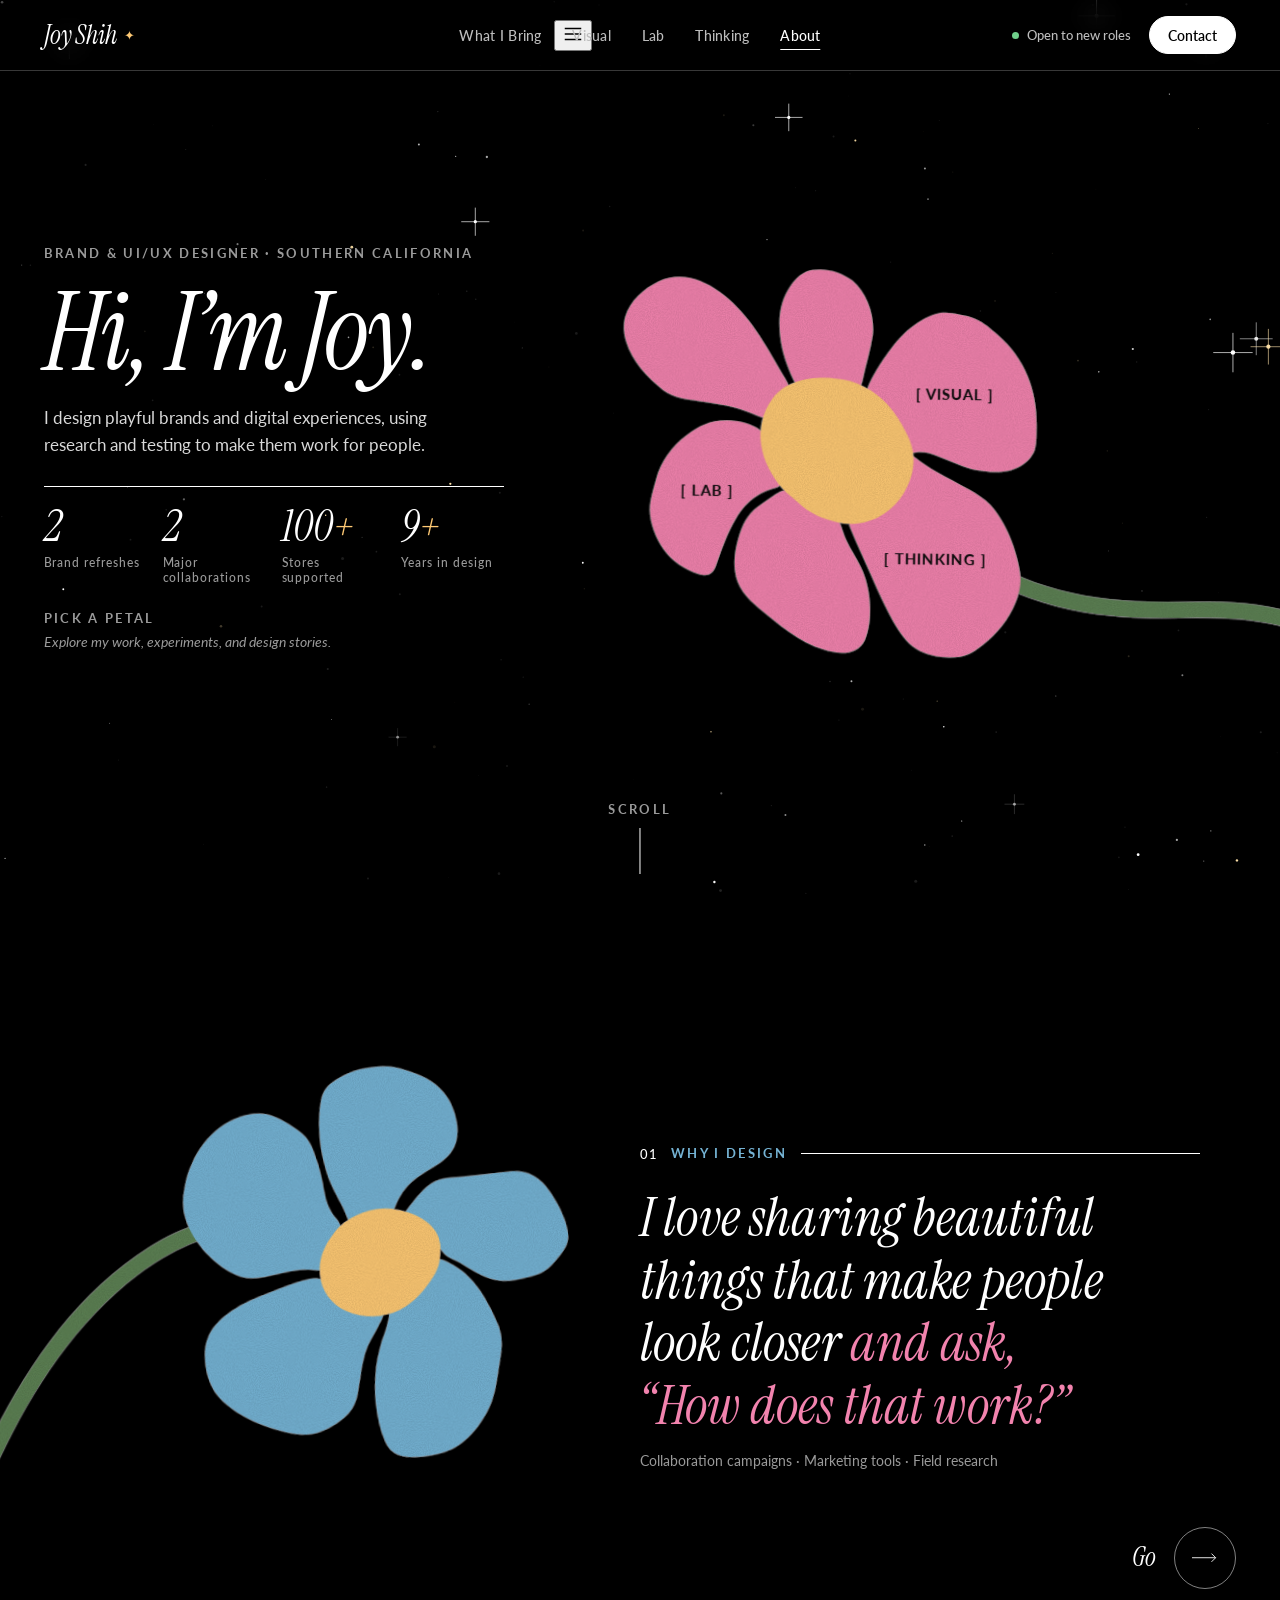
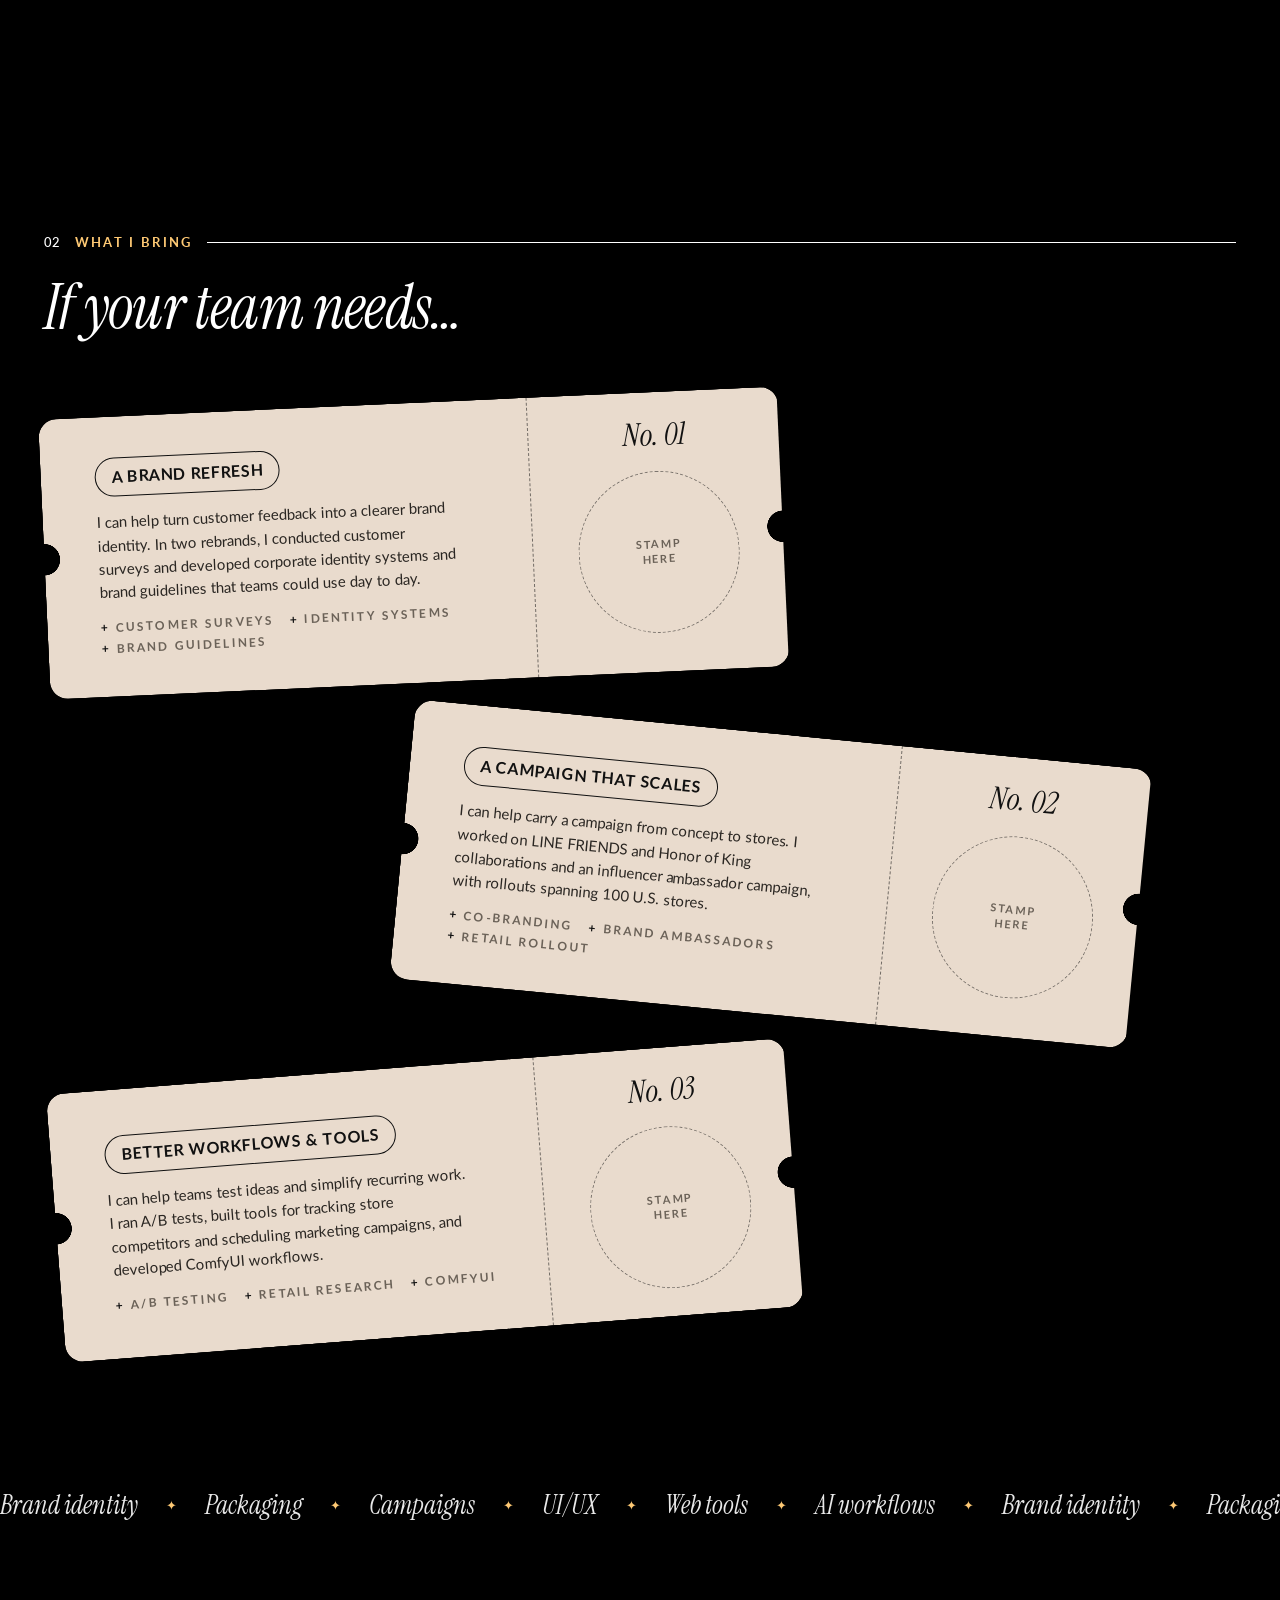
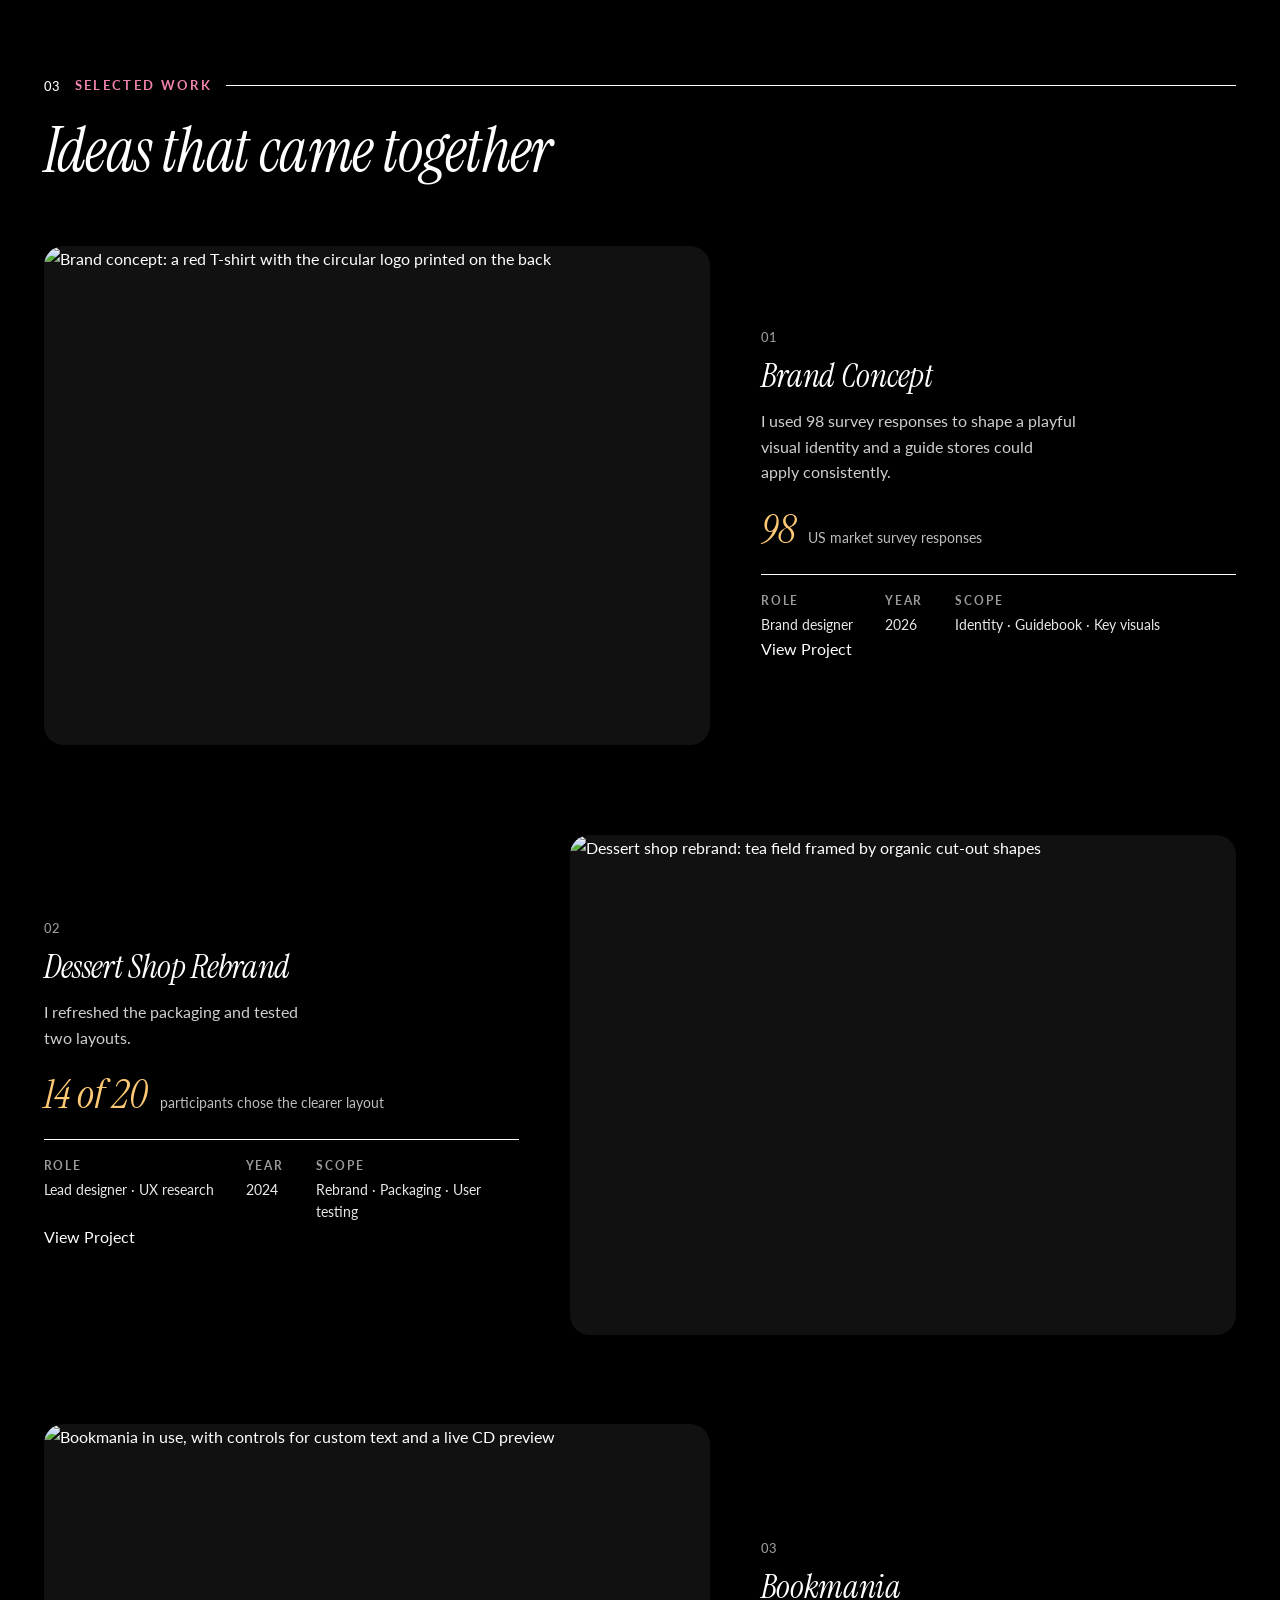
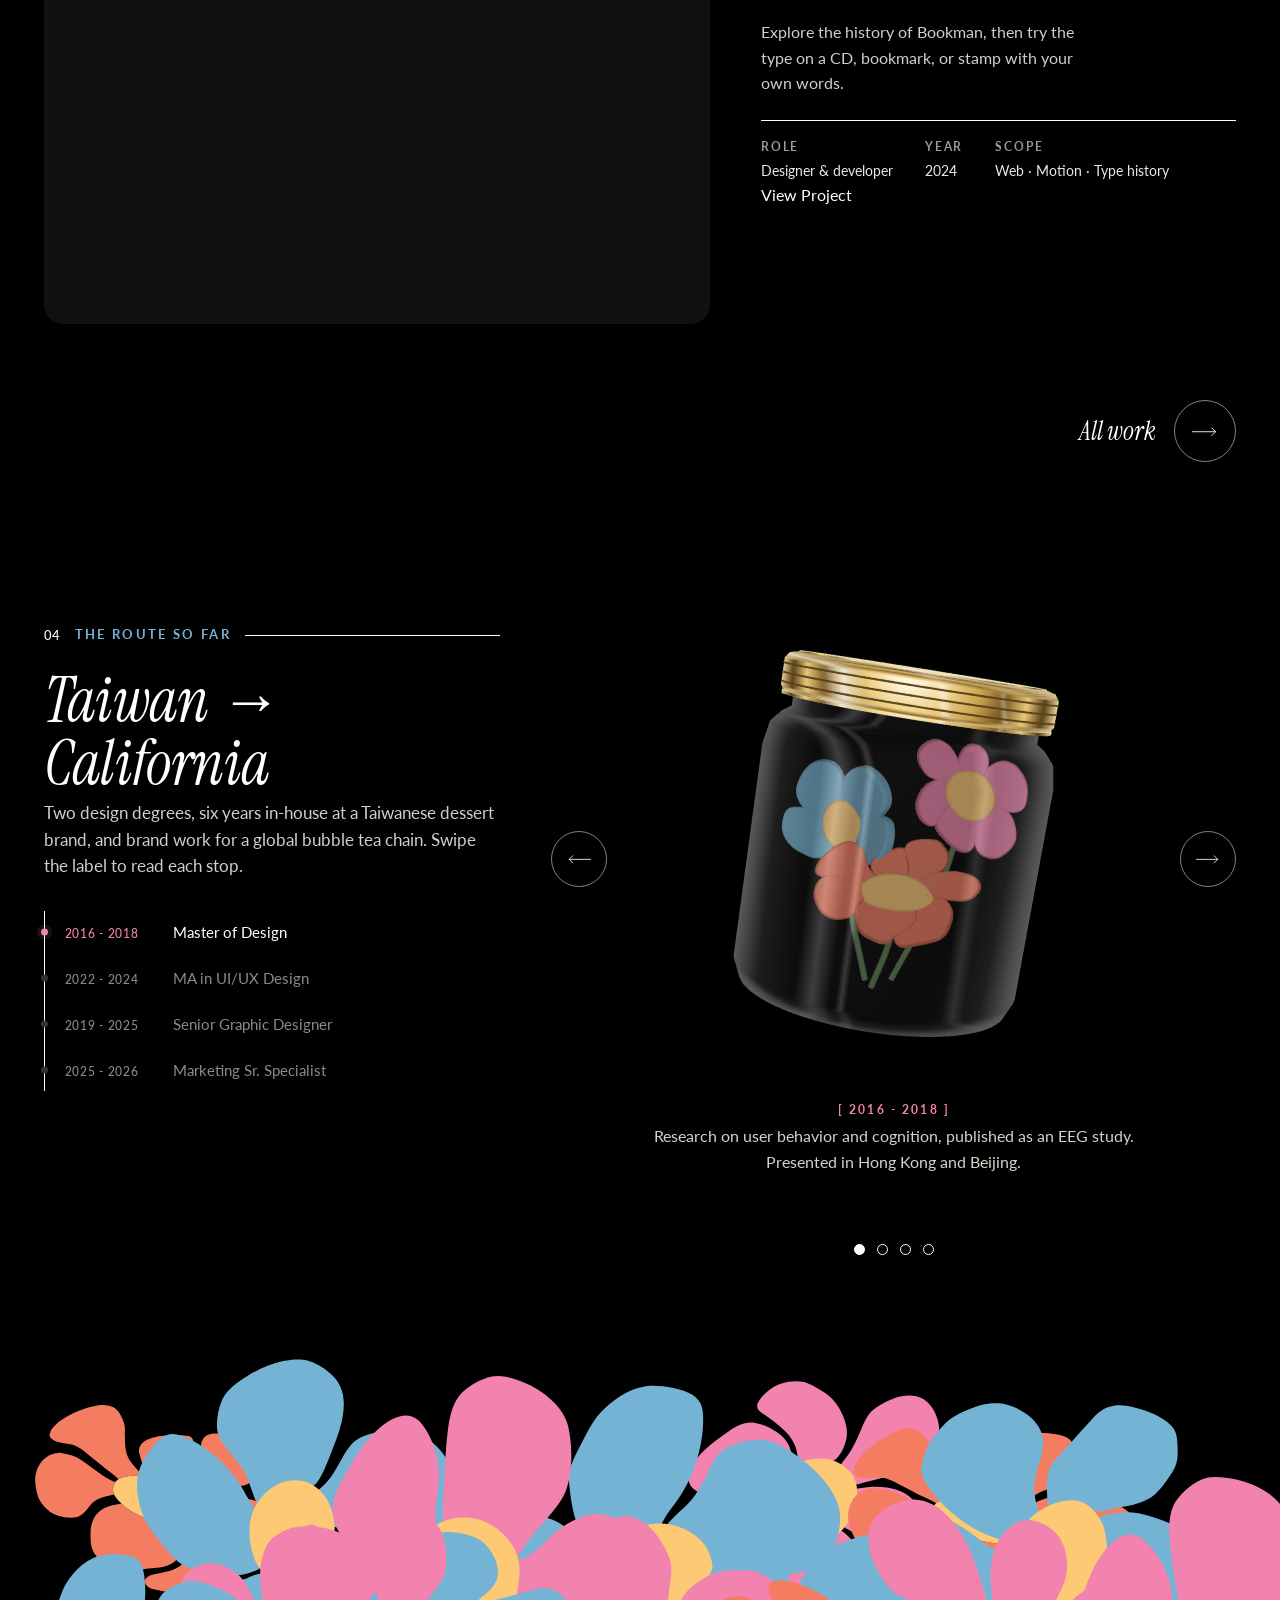
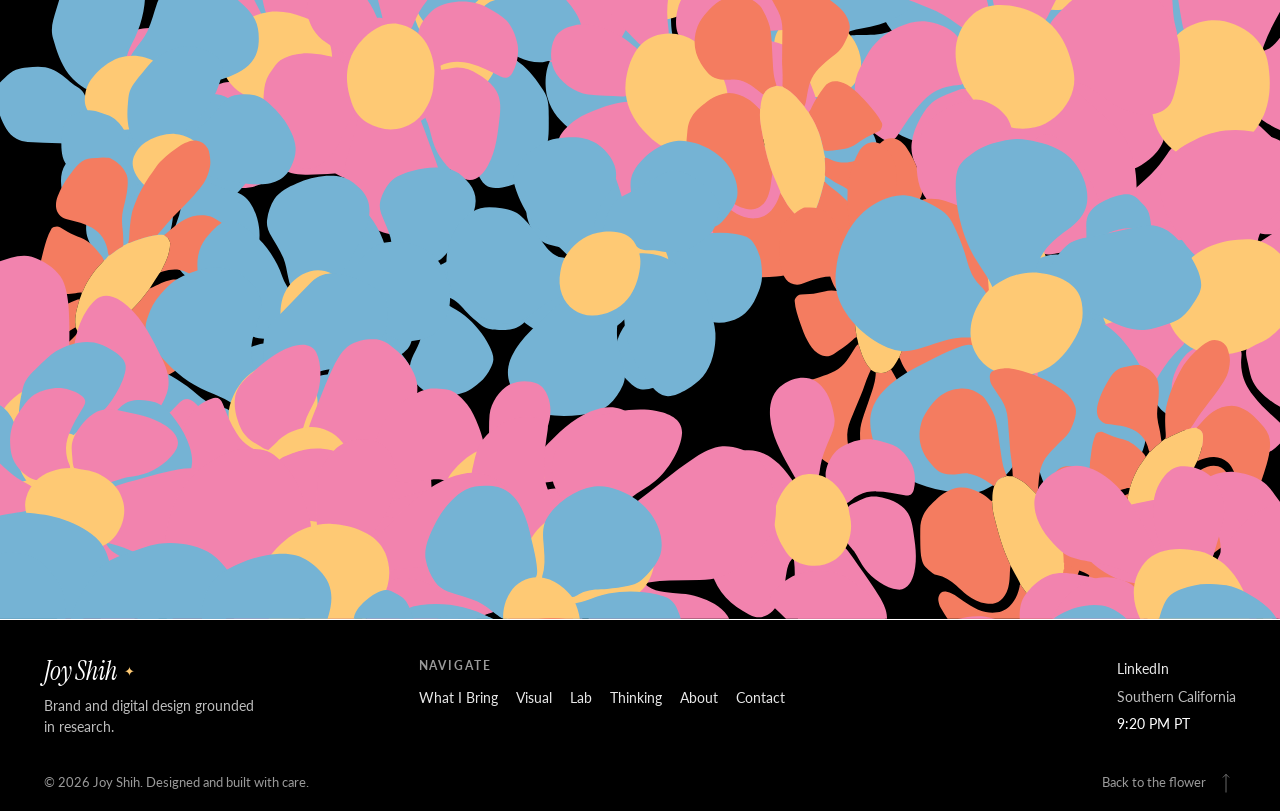
==== index.html @ aa8666aa "Add files via upload" ====
<!DOCTYPE html>
<html lang="en">
<head>
<meta charset="utf-8">
<script>try{history.scrollRestoration="manual"}catch(e){}if(!location.hash)window.scrollTo(0,0)</script>

<meta name="viewport" content="width=device-width,initial-scale=1,viewport-fit=cover">
<title>Joy Shih — Designer</title>
<meta name="description" content="Hi, I'm Joy. I design to help people — brand, campaigns and the small tools that make work easier.">
<meta name="theme-color" content="#000000">
<link rel="preconnect" href="https://fonts.googleapis.com">
<link rel="preconnect" href="https://fonts.gstatic.com" crossorigin>
<link href="https://fonts.googleapis.com/css2?family=Instrument+Serif:ital@0;1&family=Inter:wght@400;700;900&family=Lato:wght@400;700;900&display=swap" rel="stylesheet">
<link rel="stylesheet" href="st/project-link.css">
<style>
/* ===== tokens ===== */
:root{
 --bg:#000;--fg:#fff;--mute:#9a9a9a;--line:rgba(255,255,255,.18);
 --pk:#F283AE;--bl:#75B3D4;--y:#FEC974;--or:#F47C60;--g:#5D8154;
 --pad:clamp(20px,6vw,96px);--max:1320px;
 --serif:'Instrument Serif',Georgia,serif;--sans:Lato,system-ui,sans-serif;
 --ease:cubic-bezier(.2,.8,.2,1);
 --fs-hero:clamp(56px,7.2vw,112px);--fs-h2:clamp(40px,5.2vw,80px);--fs-quote:clamp(34px,4.4vw,68px);
}
*{box-sizing:border-box}
[hidden]{display:none!important}
html{scroll-behavior:auto;-webkit-text-size-adjust:100%;overflow-x:hidden}
@supports(overflow:clip){html,body{overflow-x:clip}}
main>section{overflow-x:clip}
main>section.finale,main>section.hero,main>section.why{overflow:visible}
body{margin:0;background:var(--bg);color:var(--fg);font:400 16px/1.55 var(--sans);-webkit-font-smoothing:antialiased;overflow-x:hidden}
a{color:inherit}
:focus-visible{outline:2px solid var(--y);outline-offset:4px;border-radius:4px}
.sr{position:absolute;width:1px;height:1px;overflow:hidden;clip:rect(0 0 0 0);white-space:nowrap}
.skip{position:absolute;left:-999px;top:10px;z-index:100;background:#fff;color:#000;padding:8px 14px;border-radius:999px}.skip:focus{left:10px}
.kicker{font:700 13px/1 var(--sans);letter-spacing:.18em;text-transform:uppercase}
.pill{display:inline-flex;align-items:center;justify-content:center;height:42px;padding:0 22px 2px;border:1.3px solid currentColor;border-radius:999px;font:italic 400 22px/1 var(--serif);text-decoration:none;color:var(--fg);transition:background .3s var(--ease),color .3s var(--ease)}
.pill:hover{background:var(--fg);color:var(--bg)}

/* ===== layers ===== */
#stars{position:fixed;inset:0;width:100%;height:100%;pointer-events:none;z-index:0}
main,header{position:relative;z-index:2}

/* ===== top bar ===== */
.bar{position:fixed;top:0;left:0;right:0;z-index:30;display:flex;align-items:center;justify-content:center;border-bottom:1px solid var(--line);background:rgba(0,0,0,.6);-webkit-backdrop-filter:blur(12px);backdrop-filter:blur(12px);padding:18px var(--pad);transition:background .35s,backdrop-filter .35s,padding .35s}
.bar.scrolled{background:rgba(0,0,0,.72);-webkit-backdrop-filter:blur(14px);backdrop-filter:blur(14px);padding-top:12px;padding-bottom:12px;border-bottom:1px solid var(--line)}
.logo{font:italic 400 30px/1 var(--serif);text-decoration:none}
.bar nav{display:flex;gap:12px}

/* ===== 1 · hero ===== */
.hero{position:relative;min-height:100vh;min-height:100svh;display:grid;grid-template-columns:minmax(0,.9fr) minmax(0,1.1fr);align-items:center;padding:90px var(--pad) 90px;max-width:var(--max);margin:0 auto}
.hero h1{margin:0;font:italic 400 var(--fs-hero)/.95 var(--serif);letter-spacing:-.01em;opacity:0;transform:translateY(18px);animation:in 1.1s .9s var(--ease) forwards}
.role{margin:22px 0 0;max-width:30ch;font-size:clamp(17px,1.35vw,20px);line-height:1.5;color:#d6d6d6;opacity:0;animation:fade 1s 1.3s forwards}
.hero .hint{margin:30px 0 0;color:var(--mute);opacity:0;animation:fade 1s 1.8s forwards;display:flex;align-items:center;gap:12px}
.hero .hint::after{content:'';width:42px;height:1px;background:currentColor;transform-origin:left;animation:line 1.6s 2s var(--ease) infinite}
@keyframes in{to{opacity:1;transform:none}}
@keyframes fade{to{opacity:1}}
@keyframes line{0%{transform:scaleX(0)}60%,100%{transform:scaleX(1);opacity:0}}
.fl{position:absolute;right:calc(-6.8vw - (100vw - min(100vw,var(--max))) / 2);top:52%;width:59.4vw;transform:translateY(-50%);z-index:1}
#pollen,#pollen2{position:absolute;inset:-20% -10%;width:120%;height:140%;pointer-events:none}
#bHead{cursor:pointer}
.hero-copy{position:relative;z-index:2}
.pet text{font:700 17px var(--sans);letter-spacing:.06em;fill:#0b0b0b;pointer-events:none;transition:fill .25s}
.pet:hover text,.pet:focus-visible text{fill:#fff}
.fl svg{display:block;width:100%;height:auto;overflow:visible}
.pet{cursor:pointer;outline:none}
.pet text{font:700 17px var(--sans);letter-spacing:.06em;fill:#0b0b0b;pointer-events:none;transition:fill .25s}
.pet:hover text,.pet:focus-visible text{fill:#fff}
.pet:focus-visible path{stroke:var(--y);stroke-width:5}
.hero-copy{position:relative}
.hero .hint{flex-direction:column;align-items:flex-start;gap:5px}
.hero .hint em{font-size:14px}
@media(max-width:860px){.hero .hint{align-items:center}}
.hint{transition:opacity .3s}
.hero-copy.hov .hint{opacity:0!important;animation:none}
.tip{position:absolute;left:0;top:calc(100% - 10px);margin:0;pointer-events:none;opacity:0;transform:translateY(8px);transition:opacity .35s var(--ease),transform .35s var(--ease)}
.tip.on{opacity:1;transform:none}
.tip b{display:block;font:700 13px/1 var(--sans);letter-spacing:.18em;color:var(--y);margin-bottom:8px}
.tip span{display:block;font:italic 400 clamp(24px,2.2vw,34px)/1.15 var(--serif)}
.legend{display:none}
.cue{position:absolute;left:50%;bottom:26px;transform:translateX(-50%);display:flex;flex-direction:column;align-items:center;gap:10px;color:var(--mute);opacity:0;animation:fade 1s 2.2s forwards}
.cue i{width:1px;height:46px;background:linear-gradient(var(--mute),transparent);animation:drip 2.2s ease-in-out infinite}
@keyframes drip{0%{transform:scaleY(0);transform-origin:top}50%{transform:scaleY(1);transform-origin:top}51%{transform-origin:bottom}100%{transform:scaleY(0);transform-origin:bottom}}


/* ===== shared section rhythm ===== */
:root{--sec:clamp(96px,11vw,168px)}
.sec{max-width:var(--max);margin:0 auto;padding:var(--sec) var(--pad) 0}
.sec-head{display:grid;gap:14px;margin-bottom:clamp(36px,5vw,64px);max-width:720px}
.sec-head .kicker{margin:0}
.sec-head .lede{margin:6px 0 0;color:#cfcfcf;font-size:clamp(16px,1.25vw,19px);max-width:52ch}
/* ===== 2 · why ===== */
.why{position:relative;display:grid;grid-template-columns:minmax(0,1fr) minmax(0,1fr);align-items:center;min-height:min(100svh,62vw)}
.why-copy{grid-column:2}
.why-fl{pointer-events:none;position:absolute;left:calc(-5vw - (100vw - min(100vw,var(--max))) / 2);top:50%;width:49.8vw;transform:translateY(-46%);z-index:0}
.why-copy{position:relative;z-index:1}
.why-fl svg{display:block;width:100%;height:auto;overflow:visible}
.paste{transform-box:fill-box;transform-origin:50% 50%;opacity:0;transform:scale(.88);transition:opacity 1.2s var(--ease),transform 1.4s var(--ease)}
.why-fl.on .paste{opacity:1;transform:none}
#bsway{will-change:transform}
.why-fl svg #bHead{pointer-events:auto}
.breathe{transform-box:fill-box;transform-origin:50% 50%;animation:breathe 7s ease-in-out infinite}
@keyframes breathe{0%,100%{transform:scale(1) rotate(-1.4deg)}50%{transform:scale(1.03) rotate(1.4deg)}}
.why-copy .kicker{margin:0 0 26px}
.quote{margin:0;font:italic 400 clamp(32px,4.25vw,104px)/1.15 var(--serif);letter-spacing:.003em;max-width:100%;text-wrap:balance}
.quote em{color:var(--pk)}
.quote .ln{display:inline;opacity:.12;transition:opacity 1.2s var(--ease)}
.quote.on .ln{opacity:1}.quote.on .ln:nth-child(2){transition-delay:.25s}.quote.on .ln:nth-child(3){transition-delay:.5s}
.go{display:flex;align-items:center;justify-content:flex-end;gap:16px;margin-top:56px;text-decoration:none;color:var(--mute);font:700 15px var(--sans);letter-spacing:.18em;text-transform:uppercase}
.go svg{width:96px;height:auto;transition:transform .35s var(--ease)}.go:hover{color:#fff}.go:hover svg{transform:translateX(8px)}
.more{display:inline-flex;align-items:center;gap:14px;margin-top:40px;text-decoration:none;font:700 13px var(--sans);letter-spacing:.18em;text-transform:uppercase;color:var(--fg)}
.more svg{width:44px;height:16px;transition:transform .35s var(--ease)}
.more:hover svg{transform:translateX(8px)}
@media(max-width:860px){
 .why{grid-template-columns:1fr;padding:60px 20px 90px;gap:0}
 .why-fl{position:relative;left:-20px;top:auto;transform:none;width:96vw;margin:0 0 6px}
 .why-copy{grid-column:1;padding-left:0}
 .why{min-height:0}
 .quote{font-size:clamp(32px,9.6vw,52px)}
}


/* ===== 3 · team ===== */
.h2{margin:0;font:italic 400 var(--fs-h2)/1 var(--serif)}

.needs{list-style:none;margin:clamp(40px,6vw,80px) 0 0;padding:0;display:grid;gap:clamp(48px,7vw,96px)}
.need{cursor:pointer;opacity:0;transform:translateY(40px);transition:opacity 1s var(--ease),transform 1.1s var(--ease)}
.need.on{opacity:1;transform:none}
.npill{display:inline-flex;align-items:center;height:clamp(40px,3.6vw,56px);padding:0 clamp(16px,1.4vw,22px) 2px;border:1.5px solid #fff;border-radius:999px;font:700 clamp(18px,2.2vw,34px)/1 var(--sans);letter-spacing:.04em;text-transform:uppercase}
.nk{display:block;color:var(--y);margin:22px 0 0 14px}
.nbody p{margin:16px 0 0 14px;font:400 clamp(17px,1.7vw,26px)/1.45 var(--sans);letter-spacing:.01em;max-width:34ch;color:#e9e9e9}
.slot{position:relative;height:clamp(150px,15vw,230px)}
.stamp{position:absolute;width:clamp(140px,14vw,220px);left:var(--sx);top:var(--sy);transform:rotate(var(--r));pointer-events:none}
.stamp svg{display:block;width:100%;overflow:visible}
.stamp text{font:900 30px var(--sans);fill:#0b0b0b;letter-spacing:.02em}
.stamp.in{animation:thump .55s cubic-bezier(.2,1.4,.4,1) both}
@keyframes thump{0%{opacity:0;transform:rotate(calc(var(--r) - 12deg)) scale(1.8)}55%{opacity:1}100%{opacity:1;transform:rotate(var(--r)) scale(1)}}
.thint{color:var(--mute);margin:40px 0 0;text-align:right}
/* ===== 4 · route / jar ===== */

.route-head .kicker{margin:0 0 18px}
.rhint{color:var(--mute);margin:20px 0 0}
.jarbox{position:relative;display:grid;grid-template-columns:auto minmax(0,1fr) auto;align-items:center;gap:clamp(8px,2vw,30px);margin-top:10px}
.jarhost{position:relative;height:clamp(420px,52vw,720px);cursor:grab;touch-action:pan-y;outline:none}
@media(pointer:coarse){.jarhost:not(.nogl){touch-action:none}}
.jarhost:active{cursor:grabbing}
.jarhost canvas{width:100%;height:100%;display:block}
.jarhost:focus-visible{outline:2px solid var(--y);outline-offset:-10px;border-radius:24px}
.jarfall{display:none;position:absolute;inset:18% 26%;border-radius:8%;color:#111;padding:6%;font:400 14px Inter;text-align:center}
.jarhost.nogl .jarfall{display:block}
.jarr{width:62px;height:62px;border-radius:50%;border:1.3px solid rgba(255,255,255,.5);background:none;color:#fff;cursor:pointer;display:grid;place-items:center;transition:background .3s,color .3s}
.jarr:hover{background:#fff;color:#000}
.jarr svg{width:26px}
.jdots{display:flex;justify-content:center;gap:12px;margin-top:6px}
.jdots button{width:11px;height:11px;border-radius:50%;border:1.3px solid #fff;background:none;padding:0;cursor:pointer}
.jdots button[aria-current=true]{background:#fff}
@media(max-width:860px){
 .npill{height:auto;min-height:38px;padding:8px 14px 9px;line-height:1.15;font-size:17px}
 .nk{margin:14px 0 0 8px}.nbody p{margin:10px 0 0 8px}
 .thint{text-align:center}
 .jarbox{grid-template-columns:1fr}.jarr{display:none}
 .jarhost{height:min(120vw,560px)}
}


/* ===== 5 · finale ===== */
.finale{position:relative;margin-top:var(--sec)}
.fin-pin{position:relative;height:100vh;height:100svh;min-height:600px;overflow-x:clip;overflow-y:visible}
.garden{position:absolute;inset:-22vh -6% -6%;transition:filter 1.2s var(--ease)}
.finale{z-index:3}
.fin-pin.done .garden{filter:brightness(.32) saturate(.9)}
.ff{position:absolute;left:var(--x);top:var(--y);width:var(--w);transform:translate(-50%,-50%) rotate(var(--r)) scale(0);transition:transform .7s cubic-bezier(.3,1.45,.5,1) var(--dl,0s)}
.ff.on{transform:translate(-50%,-50%) rotate(var(--r)) scale(1)}
.ff svg{display:block;width:100%;height:auto;overflow:visible;animation:breathe var(--bd) ease-in-out var(--bdl) infinite}
.fin-copy{position:absolute;inset:0;display:flex;flex-direction:column;justify-content:center;padding:0 var(--pad);max-width:var(--max);margin:0 auto;opacity:0;transform:translateY(24px);transition:opacity 1s var(--ease),transform 1s var(--ease);pointer-events:none}
.fin-pin.done .fin-copy{opacity:1;transform:none;pointer-events:auto}
.fin-h{margin:18px 0 0;font:italic 400 clamp(64px,10vw,160px)/.95 var(--serif)}
.fin-p{margin:22px 0 0;font:italic 400 clamp(24px,2.8vw,42px)/1.2 var(--serif);max-width:22ch;color:#f1f1f1}
.fin-cta{display:flex;gap:12px;flex-wrap:wrap;margin-top:36px}
.pill.solid{background:#fff;color:#000;border-color:#fff}.pill.solid:hover{background:transparent;color:#fff}
.foot{position:relative;z-index:2;display:flex;justify-content:space-between;gap:20px;padding:28px var(--pad);color:var(--mute);font-size:13px;letter-spacing:.06em;border-top:1px solid var(--line)}
.foot a{text-decoration:none}.foot a:hover{color:#fff}
@media(max-width:860px){.fin-copy{padding:0 22px}.fin-h{font-size:clamp(56px,16vw,84px)}.fin-p{font-size:24px}}


/* ===== 3 · work cards ===== */
.cards{display:grid;grid-template-columns:repeat(3,minmax(0,1fr));gap:clamp(18px,2.4vw,36px)}
.card{display:block;text-decoration:none;color:inherit}
.card figure{margin:0;aspect-ratio:4/3;border-radius:18px;overflow:hidden;background:#111}
.card img{width:100%;height:100%;object-fit:cover;display:block;transition:transform .8s var(--ease)}
.card:hover img{transform:scale(1.04)}
.ck{margin:18px 0 0;font:700 12px var(--sans);letter-spacing:.16em;text-transform:uppercase;color:var(--mute)}
.card h3{margin:8px 0 0;font:italic 400 clamp(26px,2.4vw,34px)/1.1 var(--serif)}
.cd{margin:8px 0 0;color:#cfcfcf;font-size:16px}
.work .more{margin-top:44px}
/* team as cards (overrides) */
.team .needs{grid-template-columns:repeat(3,minmax(0,1fr));gap:clamp(16px,2vw,28px);margin-top:0}
.team .need{position:relative;display:block;padding:clamp(24px,2.4vw,34px);padding-top:clamp(28px,3vw,40px);border:1px solid var(--line);border-radius:22px;min-height:clamp(300px,26vw,360px);background:rgba(255,255,255,.02)}
.team .nbody p{margin:22px 0 0;font-size:clamp(16px,1.3vw,19px);max-width:none}
.team .npill{font-size:clamp(15px,1.25vw,19px);height:auto;padding:9px 16px 10px;line-height:1.15}
.team .slot{position:absolute;right:-10px;bottom:-14px;width:clamp(130px,11vw,170px);height:clamp(130px,11vw,170px)}
.team .stamp{width:100%}
.team .thint{text-align:left}
/* route two columns */
.route{display:grid;grid-template-columns:minmax(0,.8fr) minmax(0,1.2fr);align-items:center;gap:clamp(20px,4vw,60px);text-align:left}
.route .route-head{grid-column:1;grid-row:1;margin-bottom:0}
.route .jarbox{grid-column:2;grid-row:1;margin:0}
.route .jdots{grid-column:2;grid-row:2;justify-content:center;margin-top:0}
.route .jarhost{height:clamp(420px,40vw,600px)}
.route .rhint{margin-top:12px}
/* finale: no long scroll */
.finale{height:auto}
.fin-pin{position:relative}
.foot{margin-top:0}
.why{padding-bottom:0}
@media(max-width:1100px){.cards{grid-template-columns:repeat(2,minmax(0,1fr))}.team .needs{grid-template-columns:1fr 1fr}}
@media(max-width:860px){
 .sec{padding:88px 20px 0}
 .cards,.team .needs{grid-template-columns:1fr}
 .team .need{min-height:0;padding-bottom:110px}
 .route{grid-template-columns:1fr;padding-left:0;padding-right:0}.route-head{padding:0 20px}
 .route .jarbox,.route .jdots{grid-column:1;grid-row:auto}
}


/* ===== tickets ===== */
.team .needs.tickets{grid-template-columns:1fr;gap:clamp(18px,2.2vw,28px);max-width:980px}
.team .need.ticket{position:relative;display:grid;grid-template-columns:minmax(0,1fr) clamp(110px,14vw,170px);min-height:0;padding:0;border:0;border-radius:16px;color:#111;overflow:hidden;
 background:#F3EBDD url("data:image/svg+xml,%3Csvg xmlns='http://www.w3.org/2000/svg' width='160' height='160'%3E%3Cfilter id='n'%3E%3CfeTurbulence type='fractalNoise' baseFrequency='.9' numOctaves='2'/%3E%3CfeColorMatrix values='0 0 0 0 .35 0 0 0 0 .28 0 0 0 0 .2 0 0 0 .18 0'/%3E%3C/filter%3E%3Crect width='160' height='160' filter='url(%23n)'/%3E%3C/svg%3E");
 -webkit-mask:radial-gradient(circle 15px at 0 50%,#0000 97%,#000) left/51% 100% no-repeat,radial-gradient(circle 15px at 100% 50%,#0000 97%,#000) right/51% 100% no-repeat;
 mask:radial-gradient(circle 15px at 0 50%,#0000 97%,#000) left/51% 100% no-repeat,radial-gradient(circle 15px at 100% 50%,#0000 97%,#000) right/51% 100% no-repeat}
.tk-main{padding:clamp(24px,2.6vw,36px) clamp(28px,3vw,44px)}
.ticket .npill{border-color:#111;color:#111}
.ticket .tk-main p{margin:18px 0 0;color:#2a2622;font-size:clamp(16px,1.35vw,20px);line-height:1.5;max-width:44ch}
.tk-stub{display:flex;flex-direction:column;justify-content:space-between;align-items:center;padding:24px 10px;border-left:2px dashed rgba(17,17,17,.28);text-align:center}
.tk-no{font:italic 400 clamp(26px,2.4vw,36px)/1 var(--serif)}
.tk-adm{font:700 11px var(--sans);letter-spacing:.18em;text-transform:uppercase;color:#6b6258;writing-mode:vertical-rl;transform:rotate(180deg)}
.ticket .slot{position:absolute;inset:0;width:auto;height:auto;pointer-events:none}
.ticket .stamp{width:clamp(110px,10vw,150px);transform:translate(-50%,-50%) rotate(var(--r))}
.ticket .stamp.in{animation:thump2 .5s cubic-bezier(.2,1.4,.4,1) both}
@keyframes thump2{0%{opacity:0;transform:translate(-50%,-50%) rotate(calc(var(--r) - 12deg)) scale(1.8)}55%{opacity:1}100%{opacity:.92;transform:translate(-50%,-50%) rotate(var(--r)) scale(1)}}
.ticket .stamp svg{mix-blend-mode:multiply}
@media(max-width:860px){.team .need.ticket{grid-template-columns:minmax(0,1fr) 78px;padding-bottom:0}.tk-main{padding:22px 20px 26px}.tk-stub{padding:18px 6px}.ticket .stamp{width:96px}}


/* ===== tickets v4: tilted and staggered like the sketch ===== */
.team .needs.tickets{max-width:none;gap:clamp(26px,4vw,64px)}
.team .need.ticket{width:min(100%,780px);margin-left:var(--tx);background-color:#E9DBCD;rotate:var(--tr)}
.team .need.ticket.on{transform:none}
.ticket .slot{overflow:visible}
.ticket .stamp{width:clamp(120px,12.5vw,180px)}
.ticket .stamp svg{mix-blend-mode:normal}
.ticket .stamp text{font:900 21px var(--sans);letter-spacing:.02em}
@media(max-width:1100px){.team .need.ticket{margin-left:calc(var(--tx) * .5)}}
@media(max-width:860px){.team .need.ticket{margin-left:0;rotate:calc(var(--tr) * .6)}.ticket .stamp{width:104px}}


/* ===== tickets v5: the file's 3:1 proportion; stamps may spill past the edge ===== */
.team .need.ticket{display:block;width:min(62%,780px);aspect-ratio:3/1;background:none!important;-webkit-mask:none!important;mask:none!important;overflow:visible!important;border-radius:0}
.tk{position:absolute;inset:0;display:grid;grid-template-columns:minmax(0,1fr) 34%;border-radius:clamp(12px,1.4vw,20px);background:#E9DBCD;color:#111;
 -webkit-mask:radial-gradient(circle clamp(10px,1.3vw,16px) at 0 50%,#0000 97%,#000) left/51% 100% no-repeat,radial-gradient(circle clamp(10px,1.3vw,16px) at 100% 50%,#0000 97%,#000) right/51% 100% no-repeat;
 mask:radial-gradient(circle clamp(10px,1.3vw,16px) at 0 50%,#0000 97%,#000) left/51% 100% no-repeat,radial-gradient(circle clamp(10px,1.3vw,16px) at 100% 50%,#0000 97%,#000) right/51% 100% no-repeat}
.tk .tk-main{padding:clamp(18px,2.2vw,32px) clamp(22px,2.6vw,40px);display:flex;flex-direction:column;justify-content:center;align-items:flex-start}
.tk .tk-main p{margin:12px 0 0;font-size:clamp(14px,1.2vw,18px);line-height:1.45}
.tk .tk-stub{border-left:1.5px dashed rgba(17,17,17,.55)}
.ticket .slot{position:absolute;inset:0;overflow:visible;z-index:2}
.ticket .stamp{width:23.8%;opacity:1}
.ticket .stamp text{fill:inherit;font:900 21px var(--sans);letter-spacing:.02em}
.ticket .stamp.in{animation:thump3 .5s cubic-bezier(.2,1.4,.4,1) both}
@keyframes thump3{0%{opacity:0;transform:translate(-50%,-50%) rotate(calc(var(--r) - 12deg)) scale(1.8)}55%{opacity:1}100%{opacity:1;transform:translate(-50%,-50%) rotate(var(--r)) scale(1)}}
@media(max-width:860px){.team .need.ticket{width:100%;aspect-ratio:auto;min-height:170px}.tk{position:relative;min-height:170px;grid-template-columns:minmax(0,1fr) 72px}.ticket .stamp{width:30%}}

/* ===== next sections (coming) ===== */
.soon{min-height:60vh;display:grid;place-items:center;color:var(--mute);text-align:center;padding:80px var(--pad)}

/* ===== phones ===== */
@media(max-width:860px){
 .bar{padding:16px 18px}.logo{font-size:26px}.pill{height:36px;padding:0 16px 2px;font-size:19px}
 .hero{grid-template-columns:1fr;align-content:start;text-align:center;padding:96px 20px 110px;gap:8px}
 .hero h1{font-size:clamp(50px,14vw,72px)}
 .hero .hint{justify-content:center;margin-top:14px}
 .fl{position:relative;right:auto;top:auto;transform:none;width:124vw;margin:18px -26vw 0 auto;justify-self:end}
 .pet text{font-size:20px}
 .tip{display:none}
 .legend{display:grid;gap:8px;list-style:none;margin:6px auto 0;padding:0;max-width:340px;text-align:left}
 .legend a{background:#000;display:flex;gap:10px;align-items:baseline;text-decoration:none;padding:10px 14px;border:1px solid var(--line);border-radius:14px}
 .legend b{font:700 12px var(--sans);letter-spacing:.14em;color:var(--y);min-width:92px}
 .legend span{font:italic 400 19px/1.2 var(--serif)}
}
@media(prefers-reduced-motion:reduce){*{animation:none!important;transition:none!important}.paste{opacity:1!important;transform:none!important}.quote .ln{opacity:1!important}.need{opacity:1!important;transform:none!important}.ff{transform:translate(-50%,-50%) rotate(var(--r)) scale(1)!important}.hero h1,.hero .hint,.cue,.role{opacity:1;transform:none}html{scroll-behavior:auto}}

/* ===== tickets v6: roomier padding, ticket grows with its copy (3:1 stays the minimum) ===== */
.team .need.ticket{aspect-ratio:auto}
.tk{position:relative;inset:auto;aspect-ratio:3/1}
.tk .tk-main{padding:clamp(28px,3.2vw,52px) clamp(32px,3.8vw,60px) clamp(28px,3.2vw,52px) clamp(36px,4.2vw,64px)}
.tk .tk-main p{margin:14px 0 0;max-width:40ch}
.tk-tags{list-style:none;margin:16px 0 0;padding:0;display:flex;flex-wrap:wrap;gap:6px 16px}
.tk-tags li{font:700 11px var(--sans);letter-spacing:.14em;text-transform:uppercase;color:#6b6258}
.tk-tags li::before{content:"+ ";color:#111}
@media(max-width:860px){.tk-no{white-space:nowrap;font-size:22px}.tk{aspect-ratio:auto}.tk .tk-main{padding:26px 22px 28px 30px}}

/* ===== stamp spot in the stub (replaces "Admit one team") ===== */
.tk .tk-stub{justify-content:flex-start;gap:clamp(12px,1.6vw,22px);padding:clamp(18px,2.2vw,30px) 10px}
.tk-zone{position:relative;z-index:3;width:70%;aspect-ratio:1;border-radius:50%;border:1.5px dashed rgba(17,17,17,.5);background:transparent;cursor:pointer;display:grid;place-items:center;color:#6b6258;font:700 clamp(10px,.85vw,12px)/1.35 var(--sans);letter-spacing:.16em;text-transform:uppercase;transition:border-color .2s,color .2s,background .2s,opacity .3s}
.tk-zone:hover,.tk-zone:focus-visible{border-color:#111;color:#111;background:rgba(17,17,17,.04);outline:none}
.ticket.hint .tk-zone{animation:zpulse 1.8s ease-in-out infinite}
@keyframes zpulse{0%,100%{transform:scale(1)}50%{transform:scale(1.06);border-color:#111}}
.ticket.stamped .tk-zone{border-color:transparent;color:transparent;background:none}
.ticket.stamped .tk-zone:hover{background:none}
@media(prefers-reduced-motion:reduce){.ticket.hint .tk-zone{animation:none}}
@media(max-width:860px){.tk .tk-stub{padding:16px 6px;gap:10px}.tk-zone{width:62px;font-size:9px;letter-spacing:.1em}}

/* ===== jar caption: the full story as real text under the jar ===== */
.jcap{margin:0 auto;max-width:46ch;text-align:center;font:400 clamp(15px,1.15vw,18px)/1.55 var(--sans);color:#d8d1c8;min-height:3.1em}
.jcap b{display:block;font:700 12px var(--sans);letter-spacing:.18em;margin-bottom:6px}
.route .jcap{grid-column:2;grid-row:2;margin-top:clamp(-90px,-5vw,-30px)}
.route .jdots{grid-row:3}
@media(max-width:860px){.route .jcap,.route .jdots{grid-column:1;grid-row:auto}.route .jcap{padding:0 24px;margin-top:-20px}}

/* ===== GO: same language as the nav pills and jar arrows ===== */
.go{gap:18px;color:#fff;font:italic 400 clamp(24px,2vw,30px)/1 var(--serif);letter-spacing:0;text-transform:none}
.go i{width:62px;height:62px;border-radius:50%;border:1.3px solid rgba(255,255,255,.5);display:grid;place-items:center;transition:background .3s var(--ease),color .3s var(--ease),border-color .3s}
.go i svg{width:26px;transform:none!important}
.go:hover i,.go:focus-visible i{background:#fff;color:#000;border-color:#fff}
.go:hover span{transform:translateX(-4px)}.go span{transition:transform .35s var(--ease)}
@media(max-width:860px){.go i{width:52px;height:52px}}

/* ===== footer stays on top of the flower pile ===== */
.garden{inset:0}
.fin-pin{overflow:clip}
main>section.route{position:relative;z-index:4}
.foot{z-index:5;background:#000}

/* ===== design system pass: one arrow, one button language, one type scale ===== */
:root{--fs-body:clamp(16px,1.15vw,18px);--fs-lede:clamp(17px,1.3vw,20px);--fs-meta:12px;--fs-kicker:13px;--track:.18em;--measure:60ch}
body{font-size:var(--fs-body);line-height:1.6}
p{text-wrap:pretty}
h1,h2,h3,.h2,.quote,.fin-h{text-wrap:balance}
/* labels: section kickers 13px, meta 12px, same tracking everywhere */
.kicker,.tip b{font:700 var(--fs-kicker)/1.2 var(--sans);letter-spacing:var(--track)}
.ck,.legend b,.tk-tags li,.jcap b,.foot{font-family:var(--sans);font-size:var(--fs-meta);letter-spacing:var(--track)}
.ck,.legend b,.tk-tags li,.jcap b{font-weight:700;text-transform:uppercase}
/* readable measure + rhythm */
.role,.sec-head .lede,.route .lede,.jcap{max-width:var(--measure)}
.role,.sec-head .lede,.route .lede{font-size:var(--fs-lede);line-height:1.55}
.cd{font-size:var(--fs-body);line-height:1.5}
.tk .tk-main p{font-size:clamp(15px,1.15vw,18px);line-height:1.55}
.jcap{font-size:var(--fs-body);line-height:1.6}
/* the one arrow */
.arw{width:44px;height:16px;flex:none;overflow:visible}
.arw.sm{width:28px;height:12px}
.arw.flip{transform:scaleX(-1)}
.arw.up{width:20px;height:9px;transform:rotate(-90deg)}
.go i .arw{width:26px;height:auto}
/* circle-arrow buttons: Go, All work, jar arrows */
.go.more{justify-content:flex-start;margin-top:48px}
.go:hover i .arw,.go:focus-visible i .arw{transform:translateX(3px)}
.go i .arw{transition:transform .35s var(--ease)}
.jarr{border-color:rgba(255,255,255,.5)}
.jarr svg{width:26px}
/* hints: muted label + thin line/arrow, never brackets */
.rhint{display:flex;align-items:center;gap:12px}
.totop{display:inline-flex;align-items:center;gap:10px}
.foot{font-weight:400;text-transform:none;letter-spacing:.06em}
.tk-zone{font-size:max(10px,var(--fs-meta) - 1px)}
:focus-visible{outline:2px solid var(--y);outline-offset:3px}
@media(max-width:860px){.tk-tags li{font-size:11px}.tk-zone{font-size:10px}.go.more{margin-top:36px}}

/* ===== mobile layout pass: one 24px gutter, nothing touches the edge ===== */
@media(max-width:860px){
 :root{--pad:24px}
 .hero,.why{grid-template-columns:minmax(0,1fr)!important}
 .hero{padding-left:var(--pad);padding-right:var(--pad)}
 .hero-copy,.why-copy,.quote{min-width:0;max-width:100%}
 .role{margin-left:auto;margin-right:auto;max-width:34ch}
 .sec,.why{padding-left:var(--pad);padding-right:var(--pad)}
 .sec.route{padding-left:0;padding-right:0}
 .route-head,.route .jcap{padding-left:var(--pad);padding-right:var(--pad)}
 .foot,.fin-copy{padding-left:var(--pad);padding-right:var(--pad)}
 /* categories: label on its own line, roomy card */
 .legend{width:100%;max-width:420px;gap:10px;margin-top:10px}
 .legend a{flex-direction:column;align-items:flex-start;gap:6px;padding:14px 18px;border-radius:16px}
 .legend b{min-width:0;white-space:nowrap;font-size:12px;letter-spacing:.18em}
 .legend span{font-size:21px;line-height:1.25}
 /* tickets: full gutter width, only a slight tilt so corners stay inside */
 .team .need.ticket{width:100%;margin:0;rotate:calc(var(--tr) * .3);translate:none!important}
 .team .needs.tickets{gap:22px}
 .tk .tk-main{padding:22px 18px 24px 26px}
 .tk .npill{font-size:16px;height:auto;min-height:36px;padding:8px 14px;line-height:1.2;max-width:100%;overflow-wrap:anywhere}
 /* buttons sit inside the gutter */
 .go{justify-content:flex-start;margin-top:40px}
 .go i{width:52px;height:52px;flex:none}
 .why .go{justify-content:flex-end}
 .fin-links{flex-wrap:wrap;gap:12px}
}
@media(max-width:380px){:root{--pad:20px}.legend span{font-size:19px}.tk .tk-main{padding:20px 14px 22px 22px}}

/* ===== round 3: right-aligned controls, mobile petal picker, stacked mobile tickets ===== */
.m-only{display:none}
/* every arrow button sits on the right */
.go,.go.more{display:flex;justify-content:flex-end}
.jnav{grid-column:2;grid-row:3;display:flex;align-items:center;justify-content:space-between;gap:20px;margin-top:22px}
.route .jdots{grid-column:auto;grid-row:auto;margin:0;justify-content:flex-start}
.jbtns{display:flex;align-items:center;gap:12px;margin-left:auto}
.jbtns .jarr{display:grid;width:52px;height:52px}
.jbtns .jarr .arw{width:24px;height:auto}
.jsw{color:var(--mute);margin-right:6px}
.route .jarbox{grid-template-columns:minmax(0,1fr)}
.mpick{display:none}
@media(max-width:860px){
 .jnav{grid-column:1;grid-row:auto;padding:0 var(--pad);margin-top:14px}
 .jsw{display:none}
 /* home: tap a petal, its line appears below, then go in */
 .legend{display:none!important}
 .mpick{display:block;margin:4px auto 0;width:100%;max-width:420px;text-align:left;padding:18px 20px 16px;border:1px solid var(--line);border-radius:18px;background:#000;opacity:0;transform:translateY(10px);pointer-events:none;transition:opacity .45s var(--ease),transform .45s var(--ease);min-height:150px}
 .mpick.on{opacity:1;transform:none;pointer-events:auto}
 .mpick b{display:block;font:700 12px var(--sans);letter-spacing:.18em;color:var(--y)}
 .mpick p{margin:8px 0 0;font:italic 400 24px/1.25 var(--serif);color:#fff}
 .mpick .go{margin-top:14px;color:#fff;font-size:22px}
 .mpick .go i{width:46px;height:46px}
 .pet.sel{transform:scale(1.06);transform-box:fill-box;transform-origin:center}
 .hero-copy.picked .hint{opacity:.5}
 /* tickets stack: copy on top, stub with No. + Stamp here along the bottom */
 .d-only{display:none}.m-only{display:block}
 .tk{grid-template-columns:minmax(0,1fr)!important;grid-template-rows:auto 92px;
  -webkit-mask:radial-gradient(circle 12px at 0 calc(100% - 92px),#0000 97%,#000) left/51% 100% no-repeat,radial-gradient(circle 12px at 100% calc(100% - 92px),#0000 97%,#000) right/51% 100% no-repeat!important;
  mask:radial-gradient(circle 12px at 0 calc(100% - 92px),#0000 97%,#000) left/51% 100% no-repeat,radial-gradient(circle 12px at 100% calc(100% - 92px),#0000 97%,#000) right/51% 100% no-repeat!important}
 .tk .tk-main{padding:22px 22px 18px 24px}
 .tk .tk-main p{margin-top:12px;font-size:16px}
 .tk-tags{margin-top:12px}
 .tk .tk-stub{flex-direction:row;justify-content:space-between;align-items:center;border-left:0!important;border-top:1.5px dashed rgba(17,17,17,.55);padding:0 22px 0 24px!important;gap:12px}
 .tk-no{font-size:26px}
 .tk-zone{width:68px!important;font-size:10px}
 .ticket .stamp{width:84px!important}
}

/* ===== jar controls: arrows either side of the jar, 4 page dots centered below ===== */
.route .jarbox{grid-template-columns:auto minmax(0,1fr) auto!important;align-items:center}
.jarbox .jarr{display:grid!important;width:56px;height:56px}
.jarbox .jarr .arw{width:24px;height:auto}
.route .jdots{grid-column:2;grid-row:3;justify-content:center;margin-top:18px}
@media(max-width:860px){
 .route .jarbox{padding:0 var(--pad);gap:0}
 .jarbox .jarr{width:44px;height:44px;position:relative;z-index:2}
 .jarbox .jarr .arw{width:20px}
 .route .jdots{grid-column:1;grid-row:auto;margin-top:14px}
}

/* ===== performance on phones: no live paper-grain filter, finale flowers hold still ===== */
@media(max-width:860px),(pointer:coarse){
 #sway,#bsway>g{filter:none}
 .ff svg{animation:none}
 .fl,.why-fl{will-change:auto}
}

/* ======================================================================
   PRO LAYER — grid, type scale, header, section heads, cases, footer
   ====================================================================== */
:root{--pad:clamp(24px,3.4vw,48px);--max:1320px;--col-gap:clamp(16px,2vw,32px);
 --t-display:clamp(64px,8.4vw,128px);--t-h2:clamp(40px,4.8vw,72px);--t-h3:clamp(28px,2.6vw,40px);--t-lede:clamp(17px,1.35vw,20px);--t-body:clamp(16px,1.1vw,17px);--t-meta:12px;
 --r-sm:12px;--r-md:20px;--btn-h:48px}
/* header */
.bar{justify-content:space-between;gap:24px;padding:16px var(--pad)}
.bar.scrolled{padding-top:10px;padding-bottom:10px}
.brand{display:inline-flex;align-items:center;gap:8px;color:#fff;text-decoration:none;font:italic 400 26px/1 var(--serif);letter-spacing:-.01em}
.brand i{font-style:normal;font-size:13px;color:var(--y);transition:transform .6s var(--ease)}
.brand:hover i{transform:rotate(90deg)}
.bar nav{position:absolute;left:50%;transform:translateX(-50%);display:flex;gap:clamp(18px,2.4vw,36px)}
.nl{position:relative;color:#bdbdbd;text-decoration:none;font:500 14px var(--sans);letter-spacing:.02em;padding:6px 0;transition:color .25s}
.nl::after{content:'';position:absolute;left:0;right:0;bottom:0;height:1px;background:#fff;transform:scaleX(0);transform-origin:left;transition:transform .45s var(--ease)}
.nl:hover,.nl.on{color:#fff}.nl:hover::after,.nl.on::after{transform:scaleX(1)}
.bar-r{display:flex;align-items:center;gap:18px}
.status{display:inline-flex;align-items:center;gap:8px;font:500 13px var(--sans);color:#bdbdbd}
.status i{width:7px;height:7px;border-radius:50%;background:#6fcf8a;box-shadow:0 0 0 0 rgba(111,207,138,.6);animation:ping 2.4s infinite}
@keyframes ping{0%{box-shadow:0 0 0 0 rgba(111,207,138,.55)}70%,100%{box-shadow:0 0 0 8px rgba(111,207,138,0)}}
/* buttons: primary solid pill + secondary circle arrow (.go) */
.btn{display:inline-flex;align-items:center;justify-content:center;gap:12px;height:var(--btn-h);padding:0 24px;border-radius:999px;background:#fff;color:#000;border:1px solid #fff;text-decoration:none;font:600 15px var(--sans);letter-spacing:.01em;transition:background .3s var(--ease),color .3s var(--ease),transform .3s var(--ease)}
.btn:hover{background:transparent;color:#fff}
.btn i .arw{width:22px;height:auto;transition:transform .35s var(--ease)}.btn:hover i .arw{transform:translateX(4px)}
.btn i{display:inline-flex}
.btn-sm{height:38px;padding:0 18px;font-size:14px}
.btn-lg{height:56px;padding:0 28px;font-size:16px}
.btn-ghost{background:transparent;color:#fff;border-color:rgba(255,255,255,.45)}.btn-ghost:hover{background:#fff;color:#000;border-color:#fff}
/* section heads: number — label — hairline, then title + aside on one baseline */
.sec-head{max-width:none;gap:0;margin-bottom:clamp(40px,5vw,72px)}
.sh-top{display:flex;align-items:center;gap:14px;margin-bottom:clamp(18px,2vw,28px)}
.sh-no{font:500 13px var(--sans);color:#fff;font-variant-numeric:tabular-nums;letter-spacing:.04em}
.sh-top .kicker{margin:0;white-space:nowrap}
.sh-rule{flex:1;height:1px;background:var(--line)}
.sh-row{display:grid;grid-template-columns:minmax(0,7fr) minmax(0,4fr);gap:var(--col-gap);align-items:end}
.sh-aside{margin:0 0 .5em;justify-self:end;max-width:36ch;color:#bdbdbd;font-size:var(--t-body);line-height:1.55}
.h2{font-size:var(--t-h2);line-height:1.02;letter-spacing:-.01em}
/* hero */
.hero h1{font-size:var(--t-display);line-height:.92;letter-spacing:-.02em}
.eyebrow{margin:0 0 22px;color:var(--mute);opacity:0;animation:fade 1s .7s forwards}
.hero .role{font-size:var(--t-lede);max-width:min(43ch,460px);color:#d9d9d9}
.stats{display:grid;grid-template-columns:repeat(4,minmax(0,1fr));gap:16px;margin:28px 0 0;padding:18px 0 0;border-top:1px solid var(--line);max-width:460px;opacity:0;animation:fade 1s 1.5s forwards}
.stats div{display:grid;grid-template-rows:auto 1fr;gap:6px}
.stats dd{grid-row:1}
@media(max-width:420px){.stats{grid-template-columns:repeat(2,minmax(0,1fr))}}
.stats dt{font:500 12px var(--sans);letter-spacing:.08em;color:var(--mute)}
.stats dd{margin:0;font:italic 400 clamp(36px,3.4vw,52px)/1 var(--serif);color:#fff}
.stats sup{font-size:.9em;vertical-align:baseline;margin-left:.02em;color:var(--y);font:inherit;font-size:.9em;position:static;line-height:1}
.hero .hint{margin-top:26px}
/* discipline band */
.band{position:relative;z-index:2;border-top:1px solid var(--line);border-bottom:1px solid var(--line);overflow:hidden;padding:18px 0;background:#000}
.band-in{display:flex;align-items:center;gap:28px;width:max-content;animation:marq 38s linear infinite;font:italic 400 clamp(22px,2vw,30px)/1 var(--serif);color:#e8e8e8;white-space:nowrap}
.band-in i{font-style:normal;font-size:.5em;color:var(--y)}
.band:hover .band-in{animation-play-state:paused}
@keyframes marq{to{transform:translateX(-50%)}}
/* why: same head grammar */
.why-copy .sh-top{max-width:560px}
/* cases */
.cases{display:grid;gap:clamp(56px,7vw,112px)}
.case a{display:grid;grid-template-columns:minmax(0,7fr) minmax(0,5fr);gap:clamp(24px,4vw,72px);align-items:center;color:inherit;text-decoration:none}
.case:nth-child(even) a{grid-template-columns:minmax(0,5fr) minmax(0,7fr)}
.case:nth-child(even) figure{order:2}
.case figure{margin:0;aspect-ratio:4/3;border-radius:var(--r-md);overflow:hidden;background:#111;position:relative}
.case img{width:100%;height:100%;object-fit:cover;display:block;transition:transform 1s var(--ease)}
.case a:hover img{transform:scale(1.04)}
.case-no{display:block;font:500 13px var(--sans);color:var(--mute);font-variant-numeric:tabular-nums;margin-bottom:14px}
.case h3{margin:0;font:italic 400 var(--t-h3)/1.05 var(--serif);letter-spacing:-.01em}
.case-sum{margin:14px 0 0;max-width:38ch;color:#cfcfcf;font-size:var(--t-body);line-height:1.6}
.case-kpi{display:flex;align-items:baseline;gap:12px;margin:24px 0 0}
.case-kpi b{font:italic 400 clamp(36px,3.2vw,48px)/1 var(--serif);color:var(--y)}
.case-kpi span{font-size:14px;color:#bdbdbd}
.meta{display:grid;grid-template-columns:repeat(3,auto);justify-content:start;gap:8px 32px;margin:24px 0 0;padding:18px 0 0;border-top:1px solid var(--line)}
.meta dt{font:700 var(--t-meta) var(--sans);letter-spacing:.16em;text-transform:uppercase;color:var(--mute)}
.meta dd{margin:6px 0 0;font-size:14px;color:#e8e8e8}
.work .go.more{margin-top:clamp(48px,6vw,88px)}
/* route timeline */
.tline{list-style:none;margin:32px 0 0;padding:0;border-left:1px solid var(--line);display:grid;gap:4px;max-width:360px}
.tline li{position:relative}
.tline li::before{content:'';position:absolute;left:-4px;top:50%;width:7px;height:7px;border-radius:50%;background:#333;transform:translateY(-50%);transition:background .3s,box-shadow .3s}
.tline li.on::before{background:var(--c);box-shadow:0 0 0 4px rgba(255,255,255,.08)}
.tline button{all:unset;cursor:pointer;display:grid;grid-template-columns:96px 1fr;gap:12px;align-items:baseline;width:100%;padding:9px 0 9px 20px;color:#8a8a8a;transition:color .3s}
.tline button:focus-visible{outline:2px solid var(--y);outline-offset:2px}
.tline li.on button,.tline button:hover{color:#fff}
.tl-y{font:500 12px var(--sans);letter-spacing:.06em;font-variant-numeric:tabular-nums}
.tl-t{font-size:15px}
.tline li.on .tl-y{color:var(--c)}
/* finale */
.fin-copy .sh-top{max-width:520px;margin-bottom:8px}
.fin-cta{gap:14px;margin-top:40px}
/* footer */
.foot{display:block;padding:clamp(24px,3vw,40px) var(--pad) 18px;font-size:14px;letter-spacing:0;color:#bdbdbd;background:#000}
.ft-grid{max-width:var(--max);margin:0 auto;display:grid;grid-template-columns:minmax(170px,1fr) minmax(0,2fr) auto;gap:18px clamp(20px,4vw,64px)}
.ft-brand p{margin:8px 0 0;max-width:34ch;line-height:1.55}
.ft-col{display:flex;flex-wrap:wrap;align-content:start;align-items:baseline;gap:8px 18px}
.ft-col b{flex-basis:100%}
.ft-details{display:grid;justify-items:start;gap:5px}
.ft-col b{font:700 var(--t-meta) var(--sans);letter-spacing:.16em;text-transform:uppercase;color:var(--mute);margin-bottom:6px}
.ft-col a{color:#e8e8e8;text-decoration:none;width:max-content;background:linear-gradient(currentColor,currentColor) 0 100%/0 1px no-repeat;transition:background-size .4s var(--ease)}
.ft-col a:hover{background-size:100% 1px}
.ft-time{font-variant-numeric:tabular-nums;color:#fff}
.ft-base{max-width:var(--max);margin:22px auto 0;padding-top:12px;border-top:1px solid var(--line);display:flex;justify-content:space-between;gap:16px;font-size:13px;color:var(--mute)}
.ft-base .totop{color:var(--mute);text-decoration:none}.ft-base .totop:hover{color:#fff}
/* one reveal motion */
[data-rv]{opacity:0;transform:translateY(28px);transition:opacity .9s var(--ease),transform 1s var(--ease)}
[data-rv].in{opacity:1;transform:none}
@media(prefers-reduced-motion:reduce){[data-rv]{opacity:1;transform:none}.band-in{animation:none}.status i{animation:none}}
/* tablet */
@media(max-width:1100px){.status{display:none}.case a,.case:nth-child(even) a{grid-template-columns:1fr 1fr}}
/* phone */
@media(max-width:860px){
 .bar nav{display:none}
 .bar{gap:12px}
 .bar-r{margin-left:auto}
 .bar .menu-toggle{order:1}
 .why-fl{left:clamp(-76px,-13vw,-36px);translate:-12vw 0;transition:translate .8s var(--ease)}
 .why-fl.on{translate:0}
 .team .needs.tickets .need.ticket{width:90%;margin-inline:auto}
 .route .jarbox{position:relative;grid-template-columns:minmax(0,1fr)!important;max-width:560px;width:100%;margin-inline:auto}
 .route .jarhost{width:100%;height:auto;aspect-ratio:1}
 .jarbox .jarr{position:absolute;top:50%;translate:0 -50%}
 .jarbox #jprev{left:var(--pad)}
 .jarbox #jnext{right:var(--pad)}
 .brand{font-size:22px}
 .sh-row{grid-template-columns:1fr;gap:14px}
 .sh-aside{justify-self:start;margin:0}
 .stats{margin-left:auto;margin-right:auto;max-width:420px;justify-content:center;text-align:center}
 .eyebrow{margin-bottom:14px}
 .band{padding:14px 0}.band-in{gap:20px;font-size:22px}
 .case a,.case:nth-child(even) a{grid-template-columns:1fr;gap:20px}
 .case:nth-child(even) figure{order:0}
 .case h3{font-size:32px}
 .meta{grid-template-columns:1fr 1fr;gap:14px 24px}
 .meta div:last-child{grid-column:1/-1}
 .tline{display:none}
 .ft-grid{grid-template-columns:minmax(0,1fr) auto;gap:16px}
 .ft-grid nav{grid-column:1/-1;grid-row:2}
 .ft-base{flex-wrap:wrap;gap:8px 16px;margin-top:16px;padding-top:8px}
 .fin-cta .btn-lg{height:52px;padding:0 22px;font-size:15px}
}

/* ===== glowing petals: inner colour shift, no outer halo ===== */
.pet .petfill{animation:petin 2.8s ease-in-out infinite}
@keyframes petin{0%,100%{fill:#F283AE}50%{fill:#FFC2DA}}
.pet:hover .petfill,.pet:focus-visible .petfill,.pet.sel .petfill{animation:none;fill:#FFC2DA}
@media(prefers-reduced-motion:reduce){.pet .petfill{animation:none}}

/* ===== decorative lines: 1px solid white so they hold up over the starfield ===== */
:root{--line:#fff;--lw:1px}
.stats{border-top:var(--lw) solid var(--line)}
.sh-rule{height:var(--lw)}
.hero .hint::after{height:var(--lw);width:52px;background:#fff}
.meta{border-top:var(--lw) solid var(--line)}
.band{border-top:var(--lw) solid var(--line);border-bottom:var(--lw) solid var(--line)}
.ft-base{border-top:var(--lw) solid var(--line)}
.bar{border-bottom:1px solid rgba(255,255,255,.22)}
.tline{border-left:var(--lw) solid var(--line)}
.cue i{width:var(--lw);background:#fff}
/* ===== band between the tickets and the work: clear of the tickets ===== */
.band{margin-top:clamp(56px,6vw,96px);z-index:1}
main>section.team{position:relative;z-index:3;padding-bottom:clamp(40px,5vw,80px)}
/* finale: top flowers fully inside the section (never over the jar), bottom ones run under the footer */
.fin-pin{overflow:visible;clip-path:inset(0 0 0 0)}
.finale{margin-top:clamp(40px,5vw,80px)}

/* band: no rules above/below */
.band{border-top:0!important;border-bottom:0!important}

/* footer: top rule stays, no line above the copyright row */
.foot{border-top:var(--lw) solid var(--line)!important}
.ft-base{border-top:0!important}

/* ===== page width locked to the viewport: swaying flowers never create a sideways scrollbar ===== */
html,body{max-width:100%}
main{overflow:hidden;max-width:100vw}

/* ===== stamp cursor (fine pointers only) ===== */
.team.has-scur,.team.has-scur *{cursor:none!important}
.scur{position:fixed;left:0;top:0;width:var(--s,120px);height:var(--s,120px);z-index:60;pointer-events:none;opacity:0;transition:opacity .2s}
.scur.on{opacity:1}
.scur svg{width:100%;height:100%;display:block;transform:rotate(-8deg);transition:transform .18s var(--ease)}
.scur.down svg{transform:rotate(-8deg) scale(.86)}

/* no decorative line after "Pick a petal" */
.hero .hint::after{content:none!important;display:none!important}

/* placed stamps match the cursor size on desktop */
@media(min-width:861px){.ticket .stamp{width:var(--stampW,23.8%)}}

/* finale: flowers sit further back once the copy appears, for readability */
.fin-pin.done .garden{filter:brightness(.2) saturate(.85)!important}
.why-topics{margin:12px 0;color:var(--mute);font-size:14px;line-height:1.5}
</style>
<link rel="stylesheet" href="st/mobile-nav.css">
<script src="st/mobile-nav.js" defer></script>
</head>
<body>
<a class="skip" href="#main">Skip to content</a>
<canvas id="stars" aria-hidden="true"></canvas>
<svg width="0" height="0" style="position:absolute" aria-hidden="true"><defs><g id="f-pink"><path d="M1189.68 315.18C1186.08 307.52 1207.38 273.43 1212.81 265.90C1222.16 252.29 1232.12 238.69 1245.20 228.39C1256.36 219.75 1269.16 211.27 1283.45 208.73C1291.44 207.56 1299.62 209.15 1307.57 210.57C1314.67 211.89 1321.92 213.05 1328.62 215.87C1339.48 220.34 1348.57 228.40 1357.50 235.99C1392.68 265.43 1409.64 307.25 1409.34 352.62C1409.09 363.06 1410.13 373.96 1407.33 384.15C1404.36 393.49 1396.85 400.83 1388.61 405.86C1372.12 415.64 1351.87 414.49 1333.57 411.63C1324.41 410.06 1315.32 407.47 1306.84 403.56C1298.55 399.89 1290.03 396.81 1281.54 393.70C1272.65 390.47 1263.05 387.94 1253.57 389.70C1246.73 391.10 1242.07 392.21 1239.75 384.66C1237.68 378.21 1234.52 372.19 1231.35 366.21C1222.64 349.20 1211.17 333.51 1195.95 321.76C1193.61 319.96 1190.81 318.04 1189.74 315.33L1189.68 315.18" fill="#F283AE"/><path d="M1238.30 389.58C1240.60 388.57 1243.44 389.99 1245.75 391.40C1248.54 393.12 1251.29 395.24 1253.98 397.17C1262.28 403.27 1270.92 408.88 1279.94 413.82C1294.18 421.64 1308.82 428.71 1323.00 436.67C1332.97 442.23 1342.91 448.27 1350.95 456.34C1371.34 477.89 1385.71 514.40 1390.38 543.51C1392.32 556.46 1390.00 569.55 1385.13 581.60C1376.78 603.85 1361.33 622.34 1343.32 637.44C1334.68 644.72 1324.94 651.36 1313.58 653.19C1295.45 655.73 1273.68 653.12 1257.78 643.79C1244.55 635.57 1235.56 622.18 1227.64 609.06C1212.08 582.19 1200.13 553.56 1186.94 525.48C1181.62 513.86 1176.01 502.36 1171.18 490.53C1164.12 474.28 1170.18 471.49 1184.42 466.28C1212.01 455.11 1230.25 428.51 1234.31 399.67C1234.94 396.20 1235.21 391.50 1238.22 389.62L1238.30 389.58" fill="#F283AE"/><path d="M1087.32 440.76C1098.05 441.04 1105.40 448.93 1115.22 454.19C1119.79 456.76 1124.60 458.92 1129.52 460.75C1156.79 469.74 1154.67 479.57 1164.80 503.39C1171.50 517.72 1181.25 530.51 1187.30 545.18C1197.82 569.57 1201.42 608.62 1190.57 633.27C1180.90 653.95 1156.47 651.55 1138.03 646.05C1105.67 636.56 1079.51 614.23 1053.49 593.57C1037.54 580.83 1024.32 566.71 1021.77 545.58C1019.89 531.53 1021.89 517.15 1025.62 503.55C1029.80 487.31 1036.63 472.34 1050.11 462.34C1054.66 458.73 1059.61 455.57 1064.33 452.15C1072.15 446.65 1078.22 441.05 1087.17 440.76L1087.32 440.76" fill="#F283AE"/><path d="M1089.16 314.62C1088.18 321.71 1083.33 327.56 1079.40 333.36C1069.66 348.16 1062.85 350.88 1046.60 344.06C1038.17 340.61 1029.61 337.37 1020.81 334.98C1004.69 330.51 987.80 328.97 971.19 326.56C955.47 324.42 938.86 322.95 925.79 313.07C905.14 296.76 885.38 276.69 877.28 251.07C874.03 240.59 872.87 229.19 875.74 218.52C881.56 198.28 898.75 182.12 917.47 172.92C944.88 159.38 973.42 168.42 997.06 185.02C1031.03 208.61 1053.53 245.37 1074.03 280.68C1077.04 285.84 1080.15 290.97 1083.27 296.02C1086.67 301.49 1090.07 308.21 1089.18 314.46L1089.16 314.62" fill="#F283AE"/><path d="M1057.10 369.27C1059.22 373.09 1059.83 377.64 1060.42 381.98C1061.89 392.85 1065.28 403.34 1070.47 413.21C1072.02 416.18 1073.73 419.09 1075.52 421.92C1077.55 425.23 1080.86 429.86 1078.92 433.52C1077.70 435.98 1072.99 437.59 1069.83 438.56C1062.27 440.81 1055.13 444.19 1048.57 448.58C1037.08 456.00 1028.36 466.76 1021.75 478.59C1010.78 497.63 1004.07 518.48 997.03 539.12C993.31 550.17 986.16 554.06 974.74 550.43C956.81 545.01 940.31 534.22 929.16 519.06C919.04 504.15 911.31 486.57 910.57 468.40C910.51 454.94 915.01 441.58 918.26 428.55C923.82 405.72 938.04 385.63 956.70 371.26C973.41 358.16 988.51 350.54 1010.25 351.19C1024.52 351.03 1049.26 356.22 1057.02 369.12L1057.10 369.27" fill="#F283AE"/><path d="M1177.37 308.86C1171.48 312.32 1164.84 309.79 1157.02 309.15C1148.48 308.22 1139.85 308.06 1131.29 308.81C1121.38 309.16 1110.94 314.15 1102.49 308.66C1098.59 306.06 1095.91 301.16 1093.87 296.80C1085.63 279.25 1078.55 260.82 1076.39 241.49C1073.26 218.01 1075.75 195.33 1089.51 175.44C1095.86 165.72 1104.99 157.41 1116.68 155.30C1134.61 152.28 1154.05 157.34 1168.59 168.31C1187.85 184.09 1198.44 213.79 1195.98 238.43C1193.30 257.92 1187.48 276.93 1183.75 296.20C1182.73 300.76 1181.40 306.14 1177.49 308.78L1177.37 308.86" fill="#F283AE"/><path d="M1195.20 310.69C1214.27 322.69 1228.59 340.91 1238.90 360.73C1249.99 380.14 1253.70 396.04 1248.71 418.22C1242.55 441.61 1228.01 462.47 1206.67 473.62C1190.52 482.10 1171.72 485.24 1153.92 481.39C1134.60 477.66 1116.14 469.81 1101.73 456.06C1095.23 450.12 1087.98 445.11 1081.84 438.82C1052.74 405.75 1040.28 360.58 1067.34 322.34C1086.86 294.39 1127.58 291.54 1158.61 296.43C1171.68 298.22 1183.78 303.99 1195.04 310.59L1195.20 310.69" fill="#FEC974"/></g><g id="f-blue"><path d="M471.89 1063.73C465.78 1066.74 454.34 1057.81 448.85 1054.67C436.40 1046.66 424.62 1037.43 410.92 1031.79C391.60 1024.00 370.82 1020.66 350.93 1014.70C340.58 1011.58 331.46 1005.49 324.81 996.99C314.88 984.21 307.40 968.90 303.82 953.03C299.88 932.72 306.86 912.24 314.26 893.50C322.88 872.16 333.78 851.62 349.14 834.37C356.82 825.68 365.42 817.52 375.55 811.77C389.44 803.88 405.78 801.68 421.55 801.62C460.84 801.07 481.14 825.69 496.30 858.89C504.98 878.25 509.83 899.08 515.90 919.37C519.90 933.56 523.90 947.86 525.42 962.47C525.76 965.65 525.88 969.03 525.43 972.09C522.28 993.16 494.25 985.99 480.12 1031.81C478.46 1037.34 477.38 1043.01 476.81 1048.77C476.18 1053.69 476.24 1061.00 471.97 1063.69L471.89 1063.73" fill="#75B3D4"/><path d="M537.62 985.64C533.59 979.02 538.22 968.48 538.64 961.01C540.71 943.46 537.25 925.69 535.18 908.24C532.54 890.06 531.59 872.62 541.29 856.41C559.84 824.23 599.18 795.37 636.43 791.22C650.14 789.83 663.99 792.37 677.05 796.60C718.31 809.11 756.07 840.31 766.48 883.56C769.24 895.49 770.58 908.18 767.46 920.17C763.91 933.66 755.38 945.59 746.91 956.61C741.52 963.34 735.83 970.36 729.13 975.33C722.88 980.07 715.50 982.93 707.96 984.92C694.08 988.57 679.96 991.57 665.72 993.18C650.11 995.07 633.77 994.91 619.34 1001.95C609.92 1005.81 601.62 1016.34 590.61 1013.09C584.60 1011.27 579.59 1006.44 573.55 1002.71C571.34 1001.30 569.06 999.99 566.73 998.79C561.41 996.01 555.67 993.94 549.91 992.36C545.35 991.02 540.20 989.46 537.68 985.73L537.62 985.64" fill="#75B3D4"/><path d="M537.09 1140.89C539.93 1150.72 531.57 1161.50 526.17 1169.56C520.76 1177.00 514.57 1183.87 507.62 1189.90C487.57 1207.02 462.24 1216.66 437.59 1225.22C416.31 1232.93 398.36 1227.61 377.26 1222.41C359.82 1217.83 341.90 1214.34 325.48 1206.68C299.79 1193.78 273.26 1170.76 262.68 1143.55C257.87 1130.65 256.31 1116.77 255.81 1103.07C255.82 1086.91 256.05 1066.24 269.60 1055.30C278.09 1048.73 289.15 1046.39 299.51 1044.14C346.08 1035.68 395.55 1041.69 438.11 1062.57C444.65 1065.47 451.25 1068.17 458.15 1070.06C464.93 1071.99 471.71 1072.50 477.65 1075.04C483.78 1077.49 488.12 1082.50 491.51 1088.13C500.28 1103.55 512.32 1116.91 526.26 1127.86C530.59 1131.34 535.45 1135.50 537.06 1140.77L537.09 1140.89" fill="#75B3D4"/><path d="M596.35 1029.74C598.92 1025.89 604.71 1024.89 609.18 1023.66C613.76 1022.55 618.28 1021.14 622.70 1019.47C638.00 1013.57 652.89 1006.15 668.94 1002.28C699.67 994.67 732.12 993.30 763.32 998.75C774.55 1001.03 786.87 1003.38 795.48 1010.73C800.73 1015.13 804.33 1021.24 807.24 1027.40C814.03 1041.04 818.95 1055.45 819.53 1070.70C820.14 1081.54 820.84 1092.53 819.10 1103.31C817.38 1113.99 813.02 1124.14 808.62 1134.18C800.16 1154.00 787.56 1172.67 768.01 1183.05C746.63 1194.36 715.94 1199.31 694.32 1186.45C683.33 1179.73 675.83 1168.56 670.10 1157.08C656.99 1129.11 647.62 1110.37 618.95 1095.37C602.86 1086.59 605.57 1075.50 602.35 1059.68C601.47 1055.49 600.33 1051.35 598.96 1047.29C597.31 1041.84 593.57 1035.03 596.30 1029.82L596.35 1029.74" fill="#75B3D4"/><path d="M591.95 1099.70C596.03 1098.13 602.22 1102.86 605.80 1105.89C613.74 1112.50 621.30 1119.61 628.58 1127.00C634.84 1133.44 640.93 1140.24 645.37 1148.09C654.49 1163.93 650.82 1182.81 651.48 1200.24C651.58 1222.41 652.67 1244.64 652.54 1266.84C652.28 1274.93 650.69 1282.93 647.07 1290.18C637.75 1308.91 618.11 1319.05 599.67 1327.11C584.61 1333.41 563.89 1340.55 547.60 1337.53C537.59 1335.51 530.28 1328.44 522.84 1321.14C516.03 1314.38 508.95 1307.49 504.77 1298.73C501.28 1291.62 499.84 1283.69 498.67 1275.89C496.89 1263.61 494.86 1251.01 496.56 1238.80C499.06 1221.49 508.32 1205.90 518.77 1192.22C521.90 1188.13 525.24 1184.18 528.15 1179.94C534.24 1170.73 537.47 1160.94 547.13 1155.56C551.55 1152.87 556.53 1150.92 560.78 1147.88C572.66 1139.46 579.70 1125.80 584.26 1112.16C585.94 1107.74 587.35 1101.69 591.86 1099.73L591.95 1099.70" fill="#75B3D4"/><path d="M612.15 1099.82C604.12 1125.23 585.72 1154.90 555.76 1153.76C539.20 1153.43 525.15 1149.68 511.95 1139.45C493.83 1125.88 477.63 1108.65 469.04 1087.47C459.49 1062.54 461.28 1033.47 474.56 1010.16C487.16 987.20 514.16 974.06 540.06 978.37C555.38 980.69 568.88 987.51 580.65 997.08C588.59 1003.53 596.23 1010.28 601.26 1018.94C615.30 1043.01 621.27 1072.82 612.19 1099.67L612.15 1099.82" fill="#FEC974"/></g><g id="f-orange"><path d="M456.73 5332.84C466.64 5337.29 477.25 5339.72 487.42 5343.43C495.36 5346.33 503.05 5349.71 510.16 5354.26C518.92 5359.86 526.01 5367.22 530.19 5376.76C535.28 5388.40 534.06 5400.16 528.95 5411.55C521.90 5427.26 510.90 5439.81 497.44 5450.33C488.53 5457.30 478.80 5463.04 469.28 5469.08C454.15 5478.66 441.70 5490.76 433.49 5506.85C431.76 5510.25 429.47 5513.06 426.61 5515.54C420.97 5520.41 414.76 5524.49 408.36 5528.21C402.07 5531.86 395.00 5532.21 387.83 5531.98C376.51 5531.62 365.59 5529.06 354.67 5526.45C342.26 5523.47 329.95 5520.11 317.66 5516.70C295.26 5510.48 279.56 5496.29 268.43 5476.45C263.62 5467.87 258.30 5459.49 254.48 5450.49C250.10 5440.20 247.25 5429.51 246.44 5417.96C244.84 5394.87 254.78 5377.05 268.99 5360.53C275.31 5353.20 282.57 5346.98 290.69 5341.73C293.46 5339.95 296.30 5338.25 298.64 5335.88C303.33 5335.95 307.74 5337.56 312.29 5338.35C326.76 5340.85 341.34 5340.47 355.92 5340.43C381.77 5340.35 407.60 5339.97 433.26 5336.38C441.10 5335.29 448.91 5334.03 456.73 5332.84" fill="#F47C60"/><path d="M505.86 5321.97C512.92 5319.40 519.94 5316.71 527.05 5314.28C540.98 5309.50 553.83 5302.74 565.42 5293.63C567.50 5292.00 569.43 5290.17 571.41 5288.40C577.89 5282.63 579.37 5275.48 577.34 5267.27C576.84 5265.24 575.29 5263.23 576.65 5260.97C585.45 5262.72 594.41 5262.26 603.29 5262.83C615.95 5263.64 628.53 5264.97 640.68 5268.59C659.15 5274.10 674.95 5284.16 687.11 5299.16C692.19 5305.43 695.61 5312.95 698.30 5320.67C703.57 5335.80 704.66 5351.29 702.97 5367.18C701.51 5380.89 699.91 5394.54 697.16 5408.07C693.12 5427.97 682.66 5443.42 666.21 5455.24C651.94 5465.48 636.34 5473.02 620.28 5479.83C597.44 5489.50 574.14 5497.88 550.68 5505.92C537.47 5510.44 524.19 5514.61 510.75 5518.35C505.16 5519.90 499.46 5519.86 493.75 5519.39C490.42 5519.12 487.32 5518.10 484.37 5516.41C476.00 5511.59 473.44 5503.78 477.65 5494.98C481.75 5486.39 488.34 5479.84 495.58 5473.92C505.17 5466.07 514.58 5458.01 523.59 5449.49C533.30 5440.30 541.84 5430.25 547.94 5418.22C552.21 5409.80 554.93 5400.97 555.87 5391.65C557.38 5376.59 552.78 5363.27 543.69 5351.37C534.76 5339.68 523.19 5331.32 510.15 5324.81C508.62 5324.05 506.64 5323.90 505.86 5321.97" fill="#F47C60"/><path d="M249.83 5286.45C250.24 5289.91 250.72 5293.38 251.03 5296.85C251.86 5306.07 255.95 5313.50 263.11 5319.31C263.94 5319.98 264.59 5320.87 265.33 5321.66C258.47 5327.75 251.52 5333.74 244.86 5340.06C235.21 5349.21 227.11 5359.58 221.40 5371.49C217.92 5378.72 216.88 5386.94 215.87 5394.99C214.29 5407.67 211.61 5420.09 204.66 5431.08C200.12 5438.28 193.18 5442.93 185.97 5447.07C179.31 5450.90 172.41 5454.17 165.19 5456.98C140.87 5466.47 116.57 5467.04 92.27 5457.52C79.67 5452.58 68.32 5445.51 58.64 5435.78C48.65 5425.75 39.92 5414.79 32.61 5402.71C20.41 5382.56 17.31 5360.93 21.65 5337.84C25.29 5318.39 36.68 5304.51 52.00 5293.28C55.48 5290.73 59.75 5289.12 63.85 5287.62C73.84 5283.96 84.09 5281.36 94.58 5279.32C110.27 5276.26 125.76 5277.71 141.31 5279.50C162.09 5281.88 182.81 5284.84 203.62 5287.01C214.19 5288.12 224.79 5288.96 235.57 5288.16C240.39 5287.81 245.10 5287.25 249.83 5286.45" fill="#F47C60"/><path d="M310.49 5229.28C301.91 5234.63 292.77 5239.02 284.37 5244.71C273.52 5252.05 263.70 5260.44 255.94 5271.09C255.44 5271.79 254.70 5272.32 254.07 5272.93C236.37 5268.77 218.41 5266.19 200.35 5264.21C195.35 5263.66 190.43 5262.43 185.48 5261.51C164.09 5257.55 142.68 5253.68 121.32 5249.59C104.77 5246.41 88.57 5246.92 72.33 5251.91C59.62 5255.81 47.28 5260.75 34.55 5264.58C26.20 5267.09 18.18 5266.61 9.98 5263.71C5.00 5261.95 2.40 5258.63 1.20 5253.88C-0.97 5245.34 0.13 5236.82 1.87 5228.40C4.93 5213.54 11.56 5200.15 19.10 5187.07C29.56 5168.92 42.01 5152.24 55.85 5136.58C66.49 5124.54 78.48 5113.97 91.02 5103.93C103.27 5094.12 117.09 5088.92 132.61 5087.58C139.88 5086.95 146.46 5089.03 152.86 5092.00C161.89 5096.21 169.95 5102.04 177.78 5108.07C185.94 5114.33 193.16 5121.56 197.84 5131.05C201.32 5138.12 205.11 5145.08 209.26 5151.77C216.56 5163.53 223.02 5175.91 232.23 5186.33C240.88 5196.12 251.21 5203.77 263.17 5209.45C275.75 5215.42 289.10 5219.19 301.94 5224.36C305.04 5225.60 308.01 5227.00 310.49 5229.28" fill="#F47C60"/><path d="M484.30 5208.74C483.08 5209.49 481.88 5209.32 480.53 5208.94C468.84 5205.67 456.89 5203.95 444.83 5202.92C443.18 5202.78 441.15 5203.24 440.37 5200.97C442.02 5195.55 446.09 5191.56 449.01 5186.93C466.43 5159.36 464.79 5131.36 451.70 5102.92C444.70 5087.71 435.28 5073.86 426.63 5059.61C418.91 5046.89 421.05 5030.61 429.69 5020.09C435.75 5012.71 443.20 5007.34 452.02 5003.36C469.08 4995.66 486.70 4989.90 505.11 4986.86C519.11 4984.54 533.03 4981.44 547.40 4981.81C559.74 4982.14 570.55 4986.02 579.90 4994.15C586.86 5000.20 593.97 5006.05 601.11 5011.88C605.21 5015.24 608.28 5019.52 611.89 5023.31C614.55 5026.11 614.58 5029.69 615.55 5032.95C620.65 5049.92 621.51 5066.85 615.07 5083.80C611.93 5092.06 606.29 5098.44 600.19 5104.29C589.28 5114.77 577.03 5123.62 564.21 5131.66C551.95 5139.36 539.57 5146.88 529.13 5157.11C521.62 5164.46 515.14 5172.64 508.82 5180.99C501.35 5190.85 492.32 5199.35 484.30 5208.74" fill="#F47C60"/><path d="M564.60 5249.27C552.14 5238.88 537.49 5232.23 523.15 5225.09C516.07 5221.57 508.75 5218.51 501.54 5215.25C499.97 5214.54 498.09 5214.25 497.51 5212.22C504.35 5208.89 509.59 5203.36 515.01 5198.37C528.77 5185.69 542.89 5173.48 558.53 5163.22C565.44 5158.70 573.23 5155.49 580.71 5151.87C603.39 5140.91 627.53 5134.29 651.91 5128.64C660.25 5126.71 668.93 5125.77 677.22 5123.80C686.09 5121.69 695.08 5121.04 703.83 5121.05C713.63 5121.06 723.59 5121.11 733.45 5122.36C747.75 5124.17 762.08 5125.94 775.88 5130.18C785.32 5133.08 794.41 5137.08 800.89 5145.19C809.23 5155.60 811.45 5167.53 808.31 5180.13C807.01 5185.34 803.82 5190.27 800.68 5194.76C795.57 5202.05 790.26 5209.16 783.15 5214.87C776.37 5220.31 768.94 5224.44 761.31 5228.35C742.71 5237.90 722.33 5239.37 702.07 5240.86C674.48 5242.88 646.80 5242.69 619.18 5243.97C606.43 5244.56 593.72 5246.15 581.03 5247.57C575.55 5248.18 569.98 5247.84 564.60 5249.27" fill="#F47C60"/><path d="M422.71 5201.76C408.45 5202.95 394.10 5203.00 379.95 5205.56C363.82 5208.48 348.13 5212.74 333.05 5219.19C330.83 5220.14 328.48 5220.79 326.20 5221.58C323.02 5216.87 318.13 5214.07 313.67 5210.95C298.77 5200.53 286.04 5187.81 273.42 5174.82C261.85 5162.91 260.92 5149.91 266.66 5135.29C271.73 5122.39 281.22 5113.13 291.33 5104.33C303.66 5093.59 317.63 5085.13 331.47 5076.67C347.39 5066.92 363.50 5057.25 381.76 5052.06C385.05 5051.12 388.10 5051.82 390.57 5053.06C395.21 5055.37 399.60 5058.24 400.97 5064.16C402.62 5071.27 405.14 5078.17 407.00 5085.24C410.17 5097.31 415.20 5108.63 420.68 5119.75C425.93 5130.43 427.88 5141.66 428.20 5153.48C428.51 5165.03 427.32 5176.46 426.44 5187.92C426.07 5192.72 424.68 5197.34 422.71 5201.76" fill="#F47C60"/><path d="M456.73 5332.84C448.91 5334.03 441.10 5335.29 433.26 5336.38C407.60 5339.97 381.77 5340.35 355.92 5340.43C341.34 5340.47 326.76 5340.85 312.29 5338.35C307.74 5337.56 303.33 5335.95 298.64 5335.88C296.95 5333.82 294.30 5333.84 292.09 5333.22C282.64 5330.53 273.54 5327.16 265.33 5321.66C264.59 5320.87 263.94 5319.98 263.11 5319.31C255.95 5313.50 251.86 5306.07 251.03 5296.85C250.72 5293.38 250.24 5289.91 249.83 5286.45C251.25 5281.94 252.66 5277.43 254.07 5272.93C254.70 5272.32 255.44 5271.79 255.94 5271.09C263.70 5260.44 273.52 5252.05 284.37 5244.71C292.77 5239.02 301.91 5234.63 310.49 5229.28C315.98 5227.23 321.14 5224.52 326.20 5221.58C328.48 5220.79 330.83 5220.14 333.05 5219.19C348.13 5212.74 363.82 5208.48 379.95 5205.56C394.10 5203.00 408.45 5202.95 422.71 5201.76C428.64 5202.41 434.49 5201.38 440.37 5200.97C441.15 5203.24 443.18 5202.78 444.83 5202.92C456.89 5203.95 468.84 5205.67 480.53 5208.94C481.88 5209.32 483.08 5209.49 484.30 5208.74C488.60 5210.30 492.99 5211.52 497.51 5212.22C498.09 5214.25 499.97 5214.54 501.54 5215.25C508.75 5218.51 516.07 5221.57 523.15 5225.09C537.49 5232.23 552.14 5238.88 564.60 5249.27C569.37 5252.40 572.80 5256.89 576.65 5260.97C575.29 5263.23 576.84 5265.24 577.34 5267.27C579.37 5275.48 577.89 5282.63 571.41 5288.40C569.43 5290.17 567.50 5292.00 565.42 5293.63C553.83 5302.74 540.98 5309.50 527.05 5314.28C519.94 5316.71 512.92 5319.40 505.86 5321.97C504.32 5322.06 502.72 5321.91 501.24 5322.26C486.39 5325.74 471.56 5329.30 456.73 5332.84" fill="#FEC974"/></g><g id="f-pink2"><path d="M912.16 5391.87C909.92 5390.74 907.01 5392.00 904.63 5393.28C901.75 5394.85 898.89 5396.81 896.09 5398.60C887.48 5404.24 878.54 5409.37 869.27 5413.81C854.63 5420.85 839.62 5427.12 825.04 5434.29C814.78 5439.31 804.52 5444.80 796.06 5452.42C774.53 5472.83 758.20 5508.51 751.96 5537.32C749.32 5550.15 750.92 5563.35 755.13 5575.64C762.26 5598.32 776.69 5617.61 793.86 5633.66C802.09 5641.41 811.45 5648.56 822.70 5651.01C840.66 5654.52 862.54 5653.11 878.92 5644.65C892.58 5637.16 902.29 5624.27 910.91 5611.60C927.90 5585.62 941.39 5557.67 956.07 5530.35C962.02 5519.05 968.24 5507.86 973.71 5496.31C981.64 5480.47 975.74 5477.36 961.80 5471.38C934.87 5458.73 918.09 5431.18 915.60 5402.16C915.16 5398.67 915.14 5393.95 912.24 5391.92L912.16 5391.87" fill="#F283AE"/><path d="M964.75 5320.21C968.76 5312.76 949.34 5277.57 944.33 5269.76C935.73 5255.65 926.51 5241.54 914.02 5230.54C903.34 5221.31 891.02 5212.15 876.89 5208.84C868.97 5207.23 860.72 5208.38 852.71 5209.37C845.54 5210.30 838.24 5211.07 831.40 5213.52C820.31 5217.39 810.80 5224.95 801.47 5232.04C764.75 5259.53 745.54 5300.37 743.38 5345.69C743.06 5356.13 741.44 5366.95 743.67 5377.28C746.13 5386.77 753.24 5394.50 761.19 5399.97C777.13 5410.63 797.41 5410.58 815.84 5408.72C825.07 5407.65 834.29 5405.55 842.97 5402.12C851.45 5398.90 860.11 5396.28 868.77 5393.64C877.82 5390.90 887.54 5388.89 896.91 5391.16C903.66 5392.93 908.26 5394.29 910.98 5386.88C913.40 5380.55 916.88 5374.71 920.37 5368.91C929.99 5352.40 942.29 5337.35 958.13 5326.44C960.57 5324.77 963.46 5323.01 964.68 5320.37L964.75 5320.21" fill="#F283AE"/><path d="M1060.14 5451.16C1049.41 5450.86 1041.65 5458.34 1031.56 5463.06C1026.85 5465.38 1021.93 5467.27 1016.93 5468.84C989.21 5476.34 990.79 5486.27 979.38 5509.50C971.92 5523.45 961.49 5535.68 954.65 5550.01C942.82 5573.79 937.11 5612.58 946.61 5637.79C955.14 5658.96 979.67 5657.89 998.37 5653.40C1031.21 5645.68 1058.53 5624.80 1085.64 5605.58C1102.25 5593.72 1116.22 5580.34 1119.92 5559.38C1122.55 5545.46 1121.33 5530.99 1118.35 5517.21C1115.05 5500.76 1109.05 5485.44 1096.13 5474.73C1091.79 5470.88 1087.01 5467.45 1082.48 5463.78C1074.98 5457.87 1069.21 5451.95 1060.29 5451.17L1060.14 5451.16" fill="#F283AE"/><path d="M1065.15 5325.11C1065.74 5332.24 1070.27 5338.35 1073.88 5344.35C1082.80 5359.66 1089.46 5362.74 1106.05 5356.82C1114.66 5353.83 1123.37 5351.06 1132.29 5349.15C1148.63 5345.56 1165.59 5344.94 1182.30 5343.43C1198.11 5342.14 1214.78 5341.58 1228.37 5332.42C1249.86 5317.26 1270.68 5298.29 1280.16 5273.15C1283.98 5262.86 1285.76 5251.54 1283.47 5240.72C1278.76 5220.20 1262.47 5203.13 1244.27 5192.93C1217.64 5177.92 1188.65 5185.41 1164.15 5200.70C1128.94 5222.41 1104.48 5257.90 1082.10 5292.04C1078.81 5297.02 1075.43 5301.99 1072.04 5306.85C1068.34 5312.14 1064.59 5318.66 1065.14 5324.95L1065.15 5325.11" fill="#F283AE"/><path d="M1094.20 5381.42C1091.87 5385.11 1091.01 5389.63 1090.20 5393.92C1088.13 5404.70 1084.18 5414.99 1078.47 5424.56C1076.75 5427.45 1074.89 5430.26 1072.95 5432.99C1070.74 5436.18 1067.18 5440.63 1068.93 5444.39C1070.01 5446.91 1074.63 5448.78 1077.73 5449.91C1085.16 5452.57 1092.10 5456.33 1098.42 5461.08C1109.49 5469.11 1117.60 5480.32 1123.57 5492.49C1133.48 5512.10 1139.06 5533.28 1144.97 5554.28C1148.09 5565.51 1155.01 5569.78 1166.61 5566.77C1184.81 5562.34 1201.87 5552.46 1213.82 5537.93C1224.74 5523.58 1233.42 5506.45 1235.14 5488.34C1235.93 5474.91 1232.16 5461.33 1229.62 5448.14C1225.31 5425.04 1212.19 5404.21 1194.34 5388.85C1178.37 5374.86 1163.70 5366.43 1141.96 5365.90C1127.72 5364.98 1102.74 5368.81 1094.29 5381.27L1094.20 5381.42" fill="#F283AE"/><path d="M977.38 5314.57C983.08 5318.35 989.84 5316.18 997.69 5315.97C1006.27 5315.50 1014.89 5315.81 1023.40 5317.02C1033.27 5317.91 1043.42 5323.46 1052.16 5318.44C1056.19 5316.05 1059.14 5311.30 1061.41 5307.06C1070.59 5289.98 1078.66 5271.97 1081.87 5252.78C1086.27 5229.50 1085.01 5206.72 1072.34 5186.12C1066.54 5176.06 1057.87 5167.27 1046.31 5164.54C1028.57 5160.55 1008.88 5164.54 993.77 5174.70C973.69 5189.42 961.50 5218.50 962.62 5243.24C964.24 5262.84 969.01 5282.14 971.70 5301.59C972.47 5306.20 973.51 5311.64 977.27 5314.49L977.38 5314.57" fill="#F283AE"/><path d="M959.48 5315.43C939.79 5326.39 924.50 5343.80 913.13 5363.03C901.00 5381.81 896.44 5397.48 900.22 5419.90C905.10 5443.59 918.49 5465.21 939.18 5477.50C954.86 5486.84 973.46 5491.00 991.44 5488.12C1010.94 5485.44 1029.79 5478.61 1044.92 5465.66C1051.74 5460.08 1059.25 5455.47 1065.72 5449.52C1096.57 5418.08 1111.46 5373.66 1086.52 5334.00C1068.54 5305.03 1028.04 5299.97 996.79 5303.18C983.64 5304.26 971.24 5309.36 959.65 5315.34L959.48 5315.43" fill="#FEC974"/></g><g id="f-blue2"><path d="M1481.38 5329.73C1475.26 5332.74 1463.83 5323.80 1458.33 5320.67C1445.88 5312.66 1434.11 5303.43 1420.41 5297.78C1401.09 5290.00 1380.30 5286.66 1360.42 5280.70C1350.07 5277.57 1340.95 5271.49 1334.30 5262.98C1324.37 5250.21 1316.89 5234.89 1313.30 5219.03C1309.37 5198.72 1316.35 5178.23 1323.75 5159.50C1332.36 5138.16 1343.26 5117.61 1358.62 5100.36C1366.31 5091.67 1374.91 5083.51 1385.03 5077.77C1398.92 5069.88 1415.27 5067.67 1431.03 5067.62C1470.33 5067.06 1490.63 5091.69 1505.78 5124.88C1514.47 5144.25 1519.32 5165.07 1525.39 5185.37C1529.38 5199.55 1533.38 5213.86 1534.91 5228.47C1535.24 5231.64 1535.37 5235.02 1534.91 5238.08C1531.77 5259.16 1503.73 5251.99 1489.61 5297.81C1487.95 5303.34 1486.86 5309.01 1486.30 5314.76C1485.66 5319.68 1485.72 5327.00 1481.45 5329.69L1481.38 5329.73" fill="#75B3D4"/><path d="M1547.11 5251.64C1543.07 5245.02 1547.70 5234.48 1548.13 5227.01C1550.20 5209.46 1546.73 5191.69 1544.67 5174.24C1542.03 5156.05 1541.07 5138.61 1550.78 5122.40C1569.33 5090.23 1608.66 5061.36 1645.91 5057.21C1659.63 5055.82 1673.48 5058.37 1686.53 5062.60C1727.79 5075.11 1765.55 5106.31 1775.97 5149.55C1778.73 5161.49 1780.06 5174.17 1776.95 5186.16C1773.40 5199.65 1764.86 5211.59 1756.39 5222.60C1751.00 5229.34 1745.31 5236.35 1738.62 5241.33C1732.37 5246.06 1724.98 5248.93 1717.45 5250.92C1703.56 5254.57 1689.45 5257.57 1675.20 5259.18C1659.60 5261.07 1643.25 5260.91 1628.83 5267.94C1619.40 5271.81 1611.11 5282.34 1600.09 5279.08C1594.09 5277.27 1589.08 5272.44 1583.04 5268.70C1580.82 5267.30 1578.54 5265.98 1576.21 5264.78C1570.89 5262.01 1565.15 5259.94 1559.39 5258.35C1554.84 5257.02 1549.69 5255.46 1547.17 5251.73L1547.11 5251.64" fill="#75B3D4"/><path d="M1546.58 5406.89C1549.41 5416.72 1541.05 5427.49 1535.66 5435.56C1530.25 5442.99 1524.05 5449.87 1517.11 5455.89C1497.05 5473.02 1471.73 5482.66 1447.08 5491.21C1425.79 5498.93 1407.85 5493.61 1386.74 5488.41C1369.31 5483.83 1351.39 5480.34 1334.97 5472.68C1309.28 5459.78 1282.75 5436.76 1272.17 5409.55C1267.35 5396.64 1265.79 5382.76 1265.30 5369.06C1265.31 5352.90 1265.53 5332.24 1279.09 5321.30C1287.57 5314.73 1298.64 5312.39 1308.99 5310.14C1355.57 5301.68 1405.04 5307.68 1447.60 5328.57C1454.13 5331.47 1460.74 5334.17 1467.63 5336.05C1474.42 5337.99 1481.19 5338.50 1487.14 5341.03C1493.26 5343.48 1497.60 5348.50 1500.99 5354.13C1509.77 5369.55 1521.81 5382.90 1535.75 5393.85C1540.08 5397.34 1544.93 5401.50 1546.54 5406.77L1546.58 5406.89" fill="#75B3D4"/><path d="M1605.84 5295.73C1608.41 5291.89 1614.20 5290.89 1618.67 5289.66C1623.24 5288.54 1627.77 5287.14 1632.18 5285.47C1647.49 5279.57 1662.37 5272.15 1678.43 5268.28C1709.16 5260.67 1741.61 5259.30 1772.80 5264.75C1784.04 5267.03 1796.36 5269.38 1804.97 5276.73C1810.21 5281.13 1813.82 5287.24 1816.73 5293.40C1823.51 5307.03 1828.43 5321.45 1829.02 5336.70C1829.62 5347.54 1830.32 5358.53 1828.59 5369.30C1826.87 5379.99 1822.51 5390.14 1818.10 5400.18C1809.65 5420.00 1797.05 5438.67 1777.50 5449.05C1756.12 5460.36 1725.42 5465.30 1703.81 5452.45C1692.81 5445.73 1685.32 5434.56 1679.59 5423.08C1666.47 5395.11 1657.10 5376.37 1628.43 5361.37C1612.35 5352.59 1615.06 5341.50 1611.84 5325.68C1610.95 5321.48 1609.82 5317.35 1608.44 5313.29C1606.80 5307.84 1603.05 5301.03 1605.79 5295.81L1605.84 5295.73" fill="#75B3D4"/><path d="M1601.43 5365.70C1605.51 5364.13 1611.70 5368.85 1615.29 5371.89C1623.23 5378.49 1630.79 5385.60 1638.06 5392.99C1644.32 5399.44 1650.42 5406.24 1654.86 5414.09C1663.98 5429.92 1660.31 5448.81 1660.96 5466.24C1661.06 5488.41 1662.15 5510.63 1662.03 5532.84C1661.76 5540.92 1660.17 5548.93 1656.55 5556.17C1647.24 5574.91 1627.59 5585.04 1609.15 5593.10C1594.10 5599.41 1573.38 5606.55 1557.09 5603.52C1547.08 5601.50 1539.76 5594.44 1532.32 5587.13C1525.52 5580.38 1518.43 5573.49 1514.26 5564.73C1510.77 5557.62 1509.33 5549.68 1508.16 5541.89C1506.38 5529.60 1504.34 5517.01 1506.05 5504.80C1508.55 5487.49 1517.80 5471.89 1528.25 5458.21C1531.39 5454.13 1534.72 5450.18 1537.63 5445.93C1543.72 5436.73 1546.95 5426.94 1556.61 5421.56C1561.03 5418.87 1566.01 5416.92 1570.26 5413.87C1582.14 5405.45 1589.18 5391.80 1593.75 5378.15C1595.42 5373.74 1596.83 5367.68 1601.35 5365.73L1601.43 5365.70" fill="#75B3D4"/><path d="M1621.63 5365.82C1613.61 5391.23 1595.21 5420.90 1565.25 5419.76C1548.69 5419.43 1534.63 5415.67 1521.43 5405.45C1503.32 5391.88 1487.12 5374.65 1478.52 5353.47C1468.98 5328.53 1470.77 5299.47 1484.05 5276.15C1496.64 5253.20 1523.64 5240.05 1549.55 5244.37C1564.86 5246.68 1578.37 5253.50 1590.13 5263.08C1598.08 5269.52 1605.71 5276.28 1610.75 5284.93C1624.78 5309.01 1630.75 5338.82 1621.68 5365.67L1621.63 5365.82" fill="#FEC974"/></g><filter id="paper2" x="-10%" y="-10%" width="120%" height="125%"><feTurbulence type="fractalNoise" baseFrequency=".85" numOctaves="2" seed="3" result="n"/><feColorMatrix in="n" type="matrix" values="0 0 0 -.32 1  0 0 0 -.32 1  0 0 0 -.32 1  0 0 0 0 1" result="grain"/><feBlend in="SourceGraphic" in2="grain" mode="multiply" result="mul"/><feComposite in="mul" in2="SourceAlpha" operator="in" result="tex"/></filter></defs></svg>


<header class="bar" id="bar">
 <a class="brand" href="#top" aria-label="Joy Shih, back to top">Joy Shih<i aria-hidden="true">✦</i></a>
 <nav id="site-nav" aria-label="Main"><a class="nl" href="#team">What I Bring</a><a class="nl" href="work.html">Visual</a><a class="nl" href="lab.html">Lab</a><a class="nl" href="stories.html">Thinking</a><a class="nl" href="#about">About</a></nav>
 <button class="menu-toggle" type="button" aria-label="Toggle navigation" aria-expanded="false" aria-controls="site-nav"><svg viewBox="0 0 24 24" width="22" height="22" aria-hidden="true"><path d="M3 6h18M3 12h18M3 18h18" fill="none" stroke="currentColor" stroke-width="1.5"/></svg></button>
 <div class="bar-r"><span class="status"><i aria-hidden="true"></i>Open to new roles</span><a class="btn btn-sm" href="#contact">Contact</a></div>
</header>

<main id="main">
<!-- 1 · HERO -->
<section class="hero" id="top" aria-labelledby="hi">
 <div class="hero-copy">
  <p class="eyebrow kicker">Brand &amp; UI/UX designer · Southern California</p>
  <h1 id="hi">Hi, I’m Joy.</h1>
  <p class="role">I design playful brands and digital experiences, using research and testing to make them work for people.</p>
  <dl class="stats">
   <div><dt>Brand refreshes</dt><dd>2</dd></div>
   <div><dt>Major collaborations</dt><dd>2</dd></div>
   <div><dt>Stores supported</dt><dd>100<sup>+</sup></dd></div>
   <div><dt>Years in design</dt><dd>9<sup>+</sup></dd></div>
  </dl>
  <p class="hint"><strong class="kicker">Pick a petal</strong><em>Explore my work, experiments, and design stories.</em></p>
  <p class="tip" id="tip" aria-hidden="true"><b id="tipK"></b><span id="tipT"></span></p>
 </div>
 <div class="fl" id="fl">
  <svg viewBox="760 185 860 460" role="group" aria-label="A flower whose petals lead to my work">
   <defs><filter id="paper" x="-10%" y="-10%" width="120%" height="125%"><feTurbulence type="fractalNoise" baseFrequency=".85" numOctaves="2" seed="7" result="n"/><feColorMatrix in="n" type="matrix" values="0 0 0 -.32 1  0 0 0 -.32 1  0 0 0 -.32 1  0 0 0 0 1" result="grain"/><feBlend in="SourceGraphic" in2="grain" mode="multiply" result="mul"/><feComposite in="mul" in2="SourceAlpha" operator="in" result="tex"/><feDropShadow in="tex" dx="0" dy="5" stdDeviation="5" flood-color="#000" flood-opacity=".55"/></filter></defs>
   <clipPath id="stemClip"><rect id="stemR" x="1620" y="380" width="10" height="270"/></clipPath><g id="sway" filter="url(#paper)"><path d="M1078.67 408.65C1097.07 480.41 1155.88 533.96 1222.79 561.20C1261.39 576.91 1302.99 584.32 1344.45 586.83C1386.55 589.38 1428.65 584.63 1470.73 587.47C1514.50 590.43 1558.28 600.96 1595.39 625.10C1605.54 631.69 1614.95 615.47 1604.86 608.91C1571.73 587.37 1533.48 576.14 1494.57 571.07C1453.47 565.71 1412.57 569.45 1371.33 569.02C1295.01 568.22 1214.79 551.27 1156.53 498.87C1128.15 473.33 1106.29 440.87 1096.75 403.66C1093.75 391.98 1075.67 396.93 1078.67 408.65Z" fill="#5D8154" clip-path="url(#stemClip)"/><g id="headWrap"><g id="head"><path d="M962.98 338.25C962.12 344.45 957.88 349.57 954.44 354.64C945.92 367.59 939.96 369.97 925.75 364.00C918.38 360.98 910.90 358.15 903.20 356.06C889.10 352.15 874.32 350.80 859.80 348.70C846.04 346.82 831.52 345.54 820.08 336.90C802.03 322.63 784.75 305.08 777.66 282.67C774.81 273.50 773.80 263.53 776.31 254.20C781.40 236.49 796.44 222.36 812.81 214.32C836.78 202.47 861.75 210.38 882.42 224.90C912.13 245.53 931.81 277.69 949.75 308.56C952.38 313.08 955.10 317.57 957.83 321.98C960.80 326.77 963.77 332.64 962.99 338.11L962.98 338.25Z" fill="#F283AE"/><path d="M1040.13 333.21C1034.98 336.24 1029.17 334.03 1022.33 333.47C1014.86 332.66 1007.31 332.52 999.82 333.17C991.16 333.48 982.03 337.84 974.64 333.04C971.23 330.76 968.88 326.48 967.10 322.67C959.89 307.32 953.70 291.20 951.81 274.29C949.07 253.75 951.25 233.91 963.29 216.52C968.83 208.01 976.83 200.75 987.05 198.91C1002.73 196.26 1019.74 200.69 1032.45 210.28C1049.29 224.09 1058.56 250.06 1056.41 271.61C1054.06 288.66 1048.98 305.28 1045.71 322.14C1044.81 326.13 1043.65 330.83 1040.23 333.14L1040.13 333.21Z" fill="#F283AE"/><a class="pet" href="lab.html" target="_blank" rel="noopener" data-k="lab" aria-label="Lab: design experiments (opens in a new tab)"><path d="M934.94 386.05C936.79 389.39 937.33 393.38 937.84 397.16C939.13 406.67 942.09 415.85 946.63 424.48C947.99 427.08 949.48 429.63 951.05 432.10C952.83 434.99 955.72 439.04 954.02 442.25C952.95 444.40 948.83 445.81 946.07 446.65C939.46 448.62 933.22 451.57 927.48 455.42C917.42 461.91 909.80 471.32 904.02 481.67C894.43 498.32 888.55 516.55 882.39 534.61C879.14 544.27 872.89 547.68 862.90 544.50C847.22 539.77 832.78 530.32 823.03 517.06C814.18 504.02 807.42 488.65 806.77 472.75C806.72 460.98 810.65 449.30 813.50 437.90C818.36 417.93 830.80 400.36 847.12 387.80C861.74 376.34 874.94 369.67 893.96 370.23C906.44 370.10 928.08 374.64 934.86 385.92L934.94 386.05Z" fill="#F283AE"/><text x="871" y="456" text-anchor="middle">[ LAB ]</text></a>
<a class="pet" href="work.html" data-k="visual" aria-label="Visual: view work"><path d="M1050.90 338.74C1047.75 332.04 1066.37 302.23 1071.12 295.64C1079.30 283.73 1088.02 271.84 1099.46 262.83C1109.22 255.28 1120.41 247.86 1132.91 245.64C1139.91 244.61 1147.05 246.00 1154.01 247.25C1160.22 248.40 1166.56 249.42 1172.42 251.88C1181.92 255.79 1189.87 262.84 1197.68 269.48C1228.45 295.23 1243.28 331.81 1243.02 371.49C1242.81 380.62 1243.71 390.15 1241.27 399.07C1238.67 407.24 1232.10 413.65 1224.89 418.05C1210.47 426.60 1192.75 425.60 1176.75 423.10C1168.74 421.72 1160.79 419.46 1153.37 416.05C1146.12 412.83 1138.67 410.14 1131.24 407.42C1123.46 404.60 1115.07 402.38 1106.78 403.92C1100.80 405.14 1096.72 406.11 1094.69 399.51C1092.88 393.87 1090.12 388.61 1087.34 383.37C1079.72 368.49 1069.69 354.77 1056.38 344.49C1054.33 342.92 1051.89 341.24 1050.95 338.88L1050.90 338.74Z" fill="#F283AE"/><text x="1150" y="344" text-anchor="middle">[ VISUAL ]</text></a>
<a class="pet" href="stories.html" data-k="thinking" aria-label="Thinking: Why I design"><path d="M1093.43 403.81C1095.43 402.93 1097.92 404.17 1099.94 405.40C1102.38 406.91 1104.78 408.76 1107.14 410.45C1114.39 415.79 1121.95 420.70 1129.85 425.02C1142.30 431.86 1155.10 438.04 1167.50 445.00C1176.23 449.86 1184.92 455.15 1191.95 462.21C1209.78 481.05 1222.36 512.99 1226.44 538.45C1228.14 549.78 1226.11 561.22 1221.85 571.76C1214.55 591.23 1201.03 607.39 1185.27 620.60C1177.72 626.97 1169.20 632.78 1159.26 634.38C1143.41 636.60 1124.36 634.32 1110.46 626.16C1098.89 618.97 1091.02 607.25 1084.10 595.78C1070.49 572.28 1060.04 547.24 1048.50 522.68C1043.85 512.52 1038.94 502.46 1034.72 492.11C1028.54 477.90 1033.84 475.46 1046.30 470.90C1070.42 461.13 1086.38 437.86 1089.93 412.64C1090.48 409.61 1090.72 405.49 1093.35 403.85L1093.43 403.81Z" fill="#F283AE"/><text x="1130" y="530" text-anchor="middle">[ THINKING ]</text></a>
<path d="M961.37 448.58C970.75 448.82 977.18 455.72 985.77 460.32C989.77 462.58 993.98 464.46 998.27 466.07C1022.13 473.93 1020.27 482.53 1029.13 503.36C1034.99 515.90 1043.52 527.07 1048.81 539.91C1058.02 561.24 1061.17 595.39 1051.67 616.96C1043.22 635.04 1021.85 632.94 1005.72 628.13C977.42 619.83 954.54 600.30 931.78 582.24C917.83 571.09 906.27 558.74 904.03 540.26C902.39 527.97 904.14 515.39 907.40 503.50C911.06 489.29 917.03 476.20 928.83 467.46C932.80 464.30 937.13 461.53 941.26 458.54C948.10 453.73 953.41 448.83 961.24 448.58L961.37 448.58Z" fill="#F283AE"/>
<path d="M1055.73 334.81C1072.40 345.31 1084.93 361.25 1093.94 378.58C1103.65 395.56 1106.89 409.46 1102.53 428.87C1097.14 449.32 1084.42 467.56 1065.76 477.32C1051.63 484.73 1035.19 487.48 1019.62 484.12C1002.72 480.85 986.57 473.99 973.97 461.96C968.29 456.77 961.95 452.39 956.57 446.88C931.12 417.96 920.23 378.45 943.89 345.00C960.97 320.56 996.58 318.06 1023.72 322.34C1035.16 323.91 1045.74 328.95 1055.58 334.72L1055.73 334.81Z" fill="#FEC974"/></g></g></g>
  </svg>
  <canvas id="pollen" aria-hidden="true"></canvas>
 </div>
 <div class="mpick" id="mpick" aria-live="polite"><b id="mpK"></b><p id="mpT"></p><a class="go" id="mpGo" href="work.html"><span>View work</span><i aria-hidden="true"><svg class="arw" viewBox="0 0 44 16" aria-hidden="true"><path d="M0 8h40M33 1l7 7-7 7" fill="none" stroke="currentColor" stroke-width="1.5"/></svg></i></a></div>
 <ul class="legend" aria-label="Work by type">
  <li><a href="work.html"><b>[ VISUAL ]</b><span>Brand identities, packaging, and interactive type</span></a></li>
  <li><a href="stories.html"><b>[ THINKING ]</b><span>What I learned by listening and observing</span></a></li>
  <li><a href="lab.html" target="_blank" rel="noopener"><b>[ LAB ]</b><span>Experiments with motion, AR, and generative art</span></a></li>
 </ul>
 <div class="cue kicker" aria-hidden="true">Scroll<i></i></div>
</section>

<!-- 2 · WHY I DESIGN -->
<section class="why sec" id="why" aria-labelledby="why-q">
 <div class="why-fl" id="whyFl" aria-hidden="true">
  <svg viewBox="-5 1020 720 590"><clipPath id="bStemClip"><rect id="bStemR" x="-12" y="1612" width="0" height="0"/></clipPath><g id="bsway"><g filter="url(#paper2)"><path d="M474.42 1261.45C461.97 1216.78 412.98 1196.73 370.80 1192.91C321.52 1188.45 272.41 1205.07 231.35 1231.54C153.35 1281.83 98.05 1362.04 58.27 1444.38C35.67 1491.15 17.25 1539.84 0.54 1588.98C-3.35 1600.43 14.76 1605.35 18.62 1593.97C46.62 1511.58 79.63 1429.64 130.07 1358.15C155.07 1322.72 184.68 1289.87 218.97 1263.19C254.46 1235.57 296.84 1214.66 342.23 1211.43C366.44 1209.71 392.20 1212.42 414.41 1222.78C433.25 1231.57 450.57 1245.73 456.34 1266.43C459.57 1278.04 477.66 1273.11 474.42 1261.45Z" fill="#5D8154" clip-path="url(#bStemClip)"/><g id="bHead"><path d="M438.02 1245.62C433.21 1247.98 424.23 1240.96 419.91 1238.50C410.13 1232.20 400.88 1224.95 390.11 1220.51C374.93 1214.39 358.59 1211.77 342.96 1207.09C334.83 1204.63 327.67 1199.85 322.44 1193.17C314.64 1183.13 308.76 1171.09 305.94 1158.63C302.85 1142.67 308.34 1126.57 314.15 1111.85C320.92 1095.08 329.49 1078.93 341.56 1065.37C347.60 1058.55 354.35 1052.13 362.31 1047.62C373.22 1041.42 386.07 1039.69 398.46 1039.64C429.34 1039.21 445.29 1058.56 457.20 1084.64C464.02 1099.86 467.83 1116.23 472.60 1132.17C475.74 1143.32 478.89 1154.56 480.08 1166.04C480.35 1168.54 480.45 1171.20 480.09 1173.60C477.62 1190.16 455.59 1184.52 444.49 1220.53C443.18 1224.88 442.33 1229.34 441.89 1233.86C441.39 1237.72 441.44 1243.47 438.08 1245.59L438.02 1245.62Z" fill="#75B3D4"/><path d="M489.68 1184.25C486.50 1179.05 490.14 1170.77 490.47 1164.90C492.10 1151.10 489.38 1137.14 487.75 1123.43C485.68 1109.14 484.93 1095.43 492.56 1082.69C507.13 1057.41 538.05 1034.73 567.32 1031.46C578.10 1030.37 588.98 1032.37 599.24 1035.70C631.66 1045.53 661.34 1070.04 669.52 1104.03C671.69 1113.41 672.74 1123.38 670.29 1132.80C667.50 1143.40 660.79 1152.78 654.14 1161.43C649.90 1166.72 645.43 1172.24 640.17 1176.15C635.26 1179.87 629.45 1182.12 623.53 1183.69C612.62 1186.55 601.53 1188.91 590.34 1190.18C578.07 1191.66 565.23 1191.53 553.89 1197.06C546.49 1200.10 539.97 1208.38 531.31 1205.82C526.59 1204.39 522.66 1200.60 517.91 1197.66C516.17 1196.56 514.38 1195.52 512.54 1194.58C508.36 1192.40 503.85 1190.77 499.33 1189.53C495.75 1188.48 491.70 1187.25 489.72 1184.32L489.68 1184.25Z" fill="#75B3D4"/><path d="M489.26 1306.25C491.49 1313.98 484.92 1322.44 480.67 1328.78C476.43 1334.62 471.56 1340.03 466.10 1344.76C450.34 1358.22 430.44 1365.79 411.06 1372.52C394.34 1378.58 380.24 1374.40 363.65 1370.31C349.95 1366.71 335.87 1363.97 322.97 1357.95C302.78 1347.82 281.93 1329.72 273.62 1308.34C269.83 1298.20 268.61 1287.29 268.22 1276.53C268.23 1263.83 268.40 1247.59 279.05 1238.99C285.72 1233.83 294.42 1231.99 302.56 1230.22C339.15 1223.57 378.03 1228.29 411.48 1244.71C416.61 1246.98 421.80 1249.11 427.22 1250.59C432.55 1252.11 437.88 1252.51 442.55 1254.50C447.36 1256.43 450.77 1260.37 453.44 1264.79C460.33 1276.91 469.79 1287.40 480.74 1296.01C484.15 1298.75 487.96 1302.01 489.23 1306.16L489.26 1306.25Z" fill="#75B3D4"/><path d="M535.82 1218.90C537.85 1215.88 542.39 1215.09 545.91 1214.13C549.50 1213.25 553.06 1212.15 556.53 1210.84C568.55 1206.20 580.25 1200.37 592.87 1197.33C617.02 1191.35 642.52 1190.27 667.03 1194.55C675.86 1196.35 685.54 1198.19 692.31 1203.96C696.43 1207.42 699.26 1212.23 701.55 1217.07C706.88 1227.78 710.75 1239.11 711.21 1251.09C711.68 1259.61 712.23 1268.25 710.87 1276.72C709.52 1285.11 706.09 1293.09 702.63 1300.98C695.99 1316.56 686.08 1331.23 670.72 1339.38C653.92 1348.27 629.80 1352.16 612.81 1342.05C604.17 1336.77 598.28 1328.00 593.78 1318.97C583.47 1296.99 576.11 1282.27 553.58 1270.48C540.94 1263.58 543.07 1254.86 540.54 1242.43C539.85 1239.14 538.95 1235.89 537.87 1232.70C536.58 1228.41 533.64 1223.07 535.79 1218.96L535.82 1218.90Z" fill="#75B3D4"/><path d="M532.36 1273.88C535.57 1272.65 540.43 1276.36 543.25 1278.75C549.49 1283.94 555.43 1289.53 561.15 1295.33C566.07 1300.40 570.86 1305.74 574.35 1311.91C581.51 1324.35 578.63 1339.19 579.15 1352.89C579.22 1370.31 580.08 1387.78 579.98 1405.23C579.77 1411.58 578.52 1417.87 575.68 1423.57C568.36 1438.29 552.92 1446.25 538.43 1452.59C526.60 1457.54 510.32 1463.15 497.51 1460.78C489.65 1459.19 483.90 1453.63 478.06 1447.89C472.71 1442.59 467.14 1437.17 463.86 1430.29C461.12 1424.70 459.99 1418.47 459.07 1412.34C457.67 1402.69 456.07 1392.79 457.41 1383.19C459.37 1369.59 466.64 1357.33 474.86 1346.58C477.32 1343.37 479.94 1340.27 482.23 1336.93C487.01 1329.70 489.55 1322.01 497.14 1317.78C500.61 1315.66 504.53 1314.13 507.87 1311.74C517.20 1305.12 522.74 1294.39 526.33 1283.67C527.64 1280.20 528.75 1275.44 532.30 1273.91L532.36 1273.88Z" fill="#75B3D4"/><path d="M548.24 1273.98C541.93 1293.94 527.47 1317.26 503.93 1316.37C490.91 1316.10 479.87 1313.15 469.50 1305.12C455.26 1294.46 442.53 1280.92 435.78 1264.27C428.27 1244.68 429.68 1221.84 440.12 1203.52C450.02 1185.48 471.23 1175.15 491.59 1178.54C503.62 1180.36 514.24 1185.72 523.48 1193.24C529.73 1198.31 535.73 1203.62 539.68 1210.41C550.71 1229.33 555.40 1252.76 548.27 1273.86L548.24 1273.98Z" fill="#FEC974"/></g></g></g></svg>
  <canvas id="pollen2" aria-hidden="true"></canvas>
 </div>
 <div class="why-copy">
  <div class="sh-top"><span class="sh-no">01</span><span class="kicker" style="color:var(--bl)">Why I design</span><span class="sh-rule"></span></div>
  <h2 class="quote" id="why-q"><span class="ln">I love sharing beautiful things</span> <span class="ln">that make people look closer</span> <span class="ln"><em>and ask, “How does that work?”</em></span></h2>
  <p class="why-topics">Collaboration campaigns · Marketing tools · Field research</p>
  <a class="go" href="stories.html"><span>Go</span><i aria-hidden="true"><svg class="arw" viewBox="0 0 44 16" aria-hidden="true"><path d="M0 8h40M33 1l7 7-7 7" fill="none" stroke="currentColor" stroke-width="1.5"/></svg></i></a>
 </div>
</section>

<!-- 3 · IF YOUR TEAM NEEDS -->
<section class="sec team" id="team" aria-labelledby="team-h">
 <div class="sec-head" data-rv><div class="sh-top"><span class="sh-no">02</span><span class="kicker" style="color:var(--y)">What I bring</span><span class="sh-rule"></span></div><div class="sh-row"><h2 class="h2" id="team-h">If your team needs…</h2></div></div>
 <ol class="needs tickets">
  <li class="need ticket" style="--tr:-2.6deg;--tx:0%" data-sx="67%" data-sy="27%" data-sr="15deg" data-sc="pink"><div class="tk"><div class="tk-main"><span class="npill">A brand refresh</span><p>I can help turn customer feedback into a clearer brand identity. In two rebrands, I conducted customer surveys and developed corporate identity systems and brand guidelines that teams could use day to day.</p><ul class="tk-tags"><li>Customer surveys</li><li>Identity systems</li><li>Brand guidelines</li></ul></div><div class="tk-stub"><span class="tk-no">No. 01</span><button class="tk-zone" type="button" aria-label="Stamp this ticket: count me in"><span>Stamp<br>here</span></button></div></div><div class="slot" aria-hidden="true"></div></li>
  <li class="need ticket" style="--tr:5.5deg;--tx:30%" data-sx="87%" data-sy="29%" data-sr="15deg" data-sc="green"><div class="tk"><div class="tk-main"><span class="npill">A campaign that scales</span><p>I can help carry a campaign from concept to stores. I worked on LINE FRIENDS and Honor of King collaborations and an influencer ambassador campaign, with rollouts spanning 100 U.S. stores.</p><ul class="tk-tags"><li>Co-branding</li><li>Brand ambassadors</li><li>Retail rollout</li></ul></div><div class="tk-stub"><span class="tk-no">No. 02</span><button class="tk-zone" type="button" aria-label="Stamp this ticket: count me in"><span>Stamp<br>here</span></button></div></div><div class="slot" aria-hidden="true"></div></li>
  <li class="need ticket" style="--tr:-4.4deg;--tx:1%" data-sx="72%" data-sy="70%" data-sr="-18deg" data-sc="blue"><div class="tk"><div class="tk-main"><span class="npill">Better workflows &amp; tools</span><p>I can help teams test ideas and simplify recurring work. I ran A/B tests, built tools for tracking store competitors and scheduling marketing campaigns, and developed ComfyUI workflows.</p><ul class="tk-tags"><li>A/B testing</li><li>Retail research</li><li>ComfyUI</li></ul></div><div class="tk-stub"><span class="tk-no">No. 03</span><button class="tk-zone" type="button" aria-label="Stamp this ticket: count me in"><span>Stamp<br>here</span></button></div></div><div class="slot" aria-hidden="true"></div></li>
 </ol>
</section>

<div class="band" aria-label="Disciplines"><div class="band-in"><span>Brand identity</span><i>✦</i><span>Packaging</span><i>✦</i><span>Campaigns</span><i>✦</i><span>UI/UX</span><i>✦</i><span>Web tools</span><i>✦</i><span>AI workflows</span><i>✦</i><span>Brand identity</span><i>✦</i><span>Packaging</span><i>✦</i><span>Campaigns</span><i>✦</i><span>UI/UX</span><i>✦</i><span>Web tools</span><i>✦</i><span>AI workflows</span><i>✦</i></div></div>

<!-- 4 · SELECTED WORK -->
<section class="sec work" id="work" aria-labelledby="work-h">
 <div class="sec-head" data-rv><div class="sh-top"><span class="sh-no">03</span><span class="kicker" style="color:var(--pk)">Selected work</span><span class="sh-rule"></span></div><div class="sh-row"><h2 class="h2" id="work-h">Ideas that came together</h2></div></div>
 <div class="cases">
  <article class="case" data-rv><a href="case-brand.html" aria-label="Brand Concept: View Project">
   <figure><img src="cs/bc-hero.webp" alt="Brand concept: a red T-shirt with the circular logo printed on the back" loading="lazy" width="800" height="600"></figure>
   <div class="case-info">
    <span class="case-no">01</span>
    <h3>Brand Concept</h3>
    <p class="case-sum">I used 98 survey responses to shape a playful visual identity and a guide stores could apply consistently.</p>
    <p class="case-kpi"><b>98</b><span>US market survey responses</span></p>
    <dl class="meta"><div><dt>Role</dt><dd>Brand designer</dd></div><div><dt>Year</dt><dd>2026</dd></div><div><dt>Scope</dt><dd>Identity · Guidebook · Key visuals</dd></div></dl>
    <span class="project-link">View Project</span>
   </div></a></article>
  <article class="case" data-rv><a href="case-dessert.html" aria-label="Dessert Shop Rebrand: View Project">
   <figure><img src="cs/d-hero.webp" alt="Dessert shop rebrand: tea field framed by organic cut-out shapes" loading="lazy" width="800" height="600"></figure>
   <div class="case-info">
    <span class="case-no">02</span>
    <h3>Dessert Shop Rebrand</h3>
    <p class="case-sum">I refreshed the packaging and tested two layouts.</p>
    <p class="case-kpi"><b>14 of 20</b><span>participants chose the clearer layout</span></p>
    <dl class="meta"><div><dt>Role</dt><dd>Lead designer · UX research</dd></div><div><dt>Year</dt><dd>2024</dd></div><div><dt>Scope</dt><dd>Rebrand · Packaging · User testing</dd></div></dl>
    <span class="project-link">View Project</span>
   </div></a></article>
  <article class="case" data-rv><a href="case-bookmania.html" aria-label="Bookmania: View Project">
   <figure><img src="cs/bk-interaction-cover.webp" alt="Bookmania in use, with controls for custom text and a live CD preview" loading="lazy" width="1200" height="900"></figure>
   <div class="case-info">
    <span class="case-no">03</span>
    <h3>Bookmania</h3>
    <p class="case-sum">Explore the history of Bookman, then try the type on a CD, bookmark, or stamp with your own words.</p>
    <dl class="meta"><div><dt>Role</dt><dd>Designer &amp; developer</dd></div><div><dt>Year</dt><dd>2024</dd></div><div><dt>Scope</dt><dd>Web · Motion · Type history</dd></div></dl>
    <span class="project-link">View Project</span>
   </div></a></article>
 </div>
 <a class="go more" href="work.html"><span>All work</span><i aria-hidden="true"><svg class="arw" viewBox="0 0 44 16" aria-hidden="true"><path d="M0 8h40M33 1l7 7-7 7" fill="none" stroke="currentColor" stroke-width="1.5"/></svg></i></a>
</section>

<!-- 5 · THE ROUTE SO FAR -->
<section class="sec route" id="about" aria-labelledby="route-h">
 <div class="route-head sec-head">
  <div class="sh-top"><span class="sh-no">04</span><span class="kicker" style="color:var(--bl)">The route so far</span><span class="sh-rule"></span></div>
  <h2 class="h2" id="route-h">Taiwan → California</h2>
  <p class="lede">Two design degrees, six years in-house at a Taiwanese dessert brand, and brand work for a global bubble tea chain. Swipe the label to read each stop.</p>
  <ol class="tline" id="tline" aria-label="Timeline"></ol>
 </div>
 <div class="jarbox">
    <button class="jarr" id="jprev" type="button" aria-label="Previous label"><svg class="arw flip" viewBox="0 0 44 16" aria-hidden="true"><path d="M0 8h40M33 1l7 7-7 7" fill="none" stroke="currentColor" stroke-width="1.5"/></svg></button>
  <div class="jarhost" id="jar" tabindex="0" aria-roledescription="carousel" aria-label="Glass jar with four labels, changing every few seconds. Drag to tilt. Use the arrow buttons or arrow keys to change labels."><div class="jarfall" id="jarfall"></div></div>
  <button class="jarr" id="jnext" type="button" aria-label="Next label"><svg class="arw" viewBox="0 0 44 16" aria-hidden="true"><path d="M0 8h40M33 1l7 7-7 7" fill="none" stroke="currentColor" stroke-width="1.5"/></svg></button>
 </div>
 <p class="jcap" id="jcap" aria-hidden="true"></p>
 <div class="jdots" id="jdots" role="group" aria-label="Labels"></div>
 <p class="sr" id="jarlive" aria-live="polite"></p>
</section>

<!-- 6 · NEXT STOP -->
<section class="finale" id="contact" aria-labelledby="next-h">
 <div class="fin-pin" id="finPin">
  <div class="garden" id="garden" aria-hidden="true"></div>
  <div class="fin-copy">
   <div class="sh-top"><span class="sh-no">05</span><span class="kicker" style="color:var(--y)">Contact</span><span class="sh-rule"></span></div>
   <h2 class="fin-h" id="next-h">Next stop…</h2>
   <p class="fin-p"><span style="color:var(--y)">Your team.</span> Let’s make things clearer, prettier, and a whole lot easier.</p>
   <div class="fin-cta"><a class="btn btn-lg" href="https://www.linkedin.com/in/joy-shih-3771a3178/" target="_blank" rel="noopener">Say hi on LinkedIn<i aria-hidden="true"><svg class="arw" viewBox="0 0 44 16" aria-hidden="true"><path d="M0 8h40M33 1l7 7-7 7" fill="none" stroke="currentColor" stroke-width="1.5"/></svg></i></a></div>
  </div>
 </div>
</section>
<footer class="foot">
 <div class="ft-grid">
  <div class="ft-brand"><a class="brand" href="#top">Joy Shih<i aria-hidden="true">✦</i></a><p>Brand and digital design grounded in research.</p></div>
  <nav class="ft-col" aria-label="Footer"><b>Navigate</b><a href="#team">What I Bring</a><a href="work.html">Visual</a><a href="lab.html">Lab</a><a href="stories.html">Thinking</a><a href="#about">About</a><a href="#contact">Contact</a></nav>
  <div class="ft-col ft-details"><a href="https://www.linkedin.com/in/joy-shih-3771a3178/" target="_blank" rel="noopener">LinkedIn</a><span>Southern California</span><span class="ft-time" id="ftTime">Pacific Time</span></div>
 </div>
 <div class="ft-base"><span>© 2026 Joy Shih. Designed and built with care.</span><a class="totop" href="#top">Back to the flower<svg class="arw sm up" viewBox="0 0 44 16" aria-hidden="true"><path d="M0 8h40M33 1l7 7-7 7" fill="none" stroke="currentColor" stroke-width="1.5"/></svg></a></div>
</footer>
</main>
<template id="stampT-pink"><svg viewBox="600 1988 196 196" aria-hidden="true"><path d="M719.23 2008.91C677.08 1996.85 632.97 2021.34 620.92 2063.49C608.86 2105.64 633.34 2149.75 675.50 2161.80C717.65 2173.86 761.75 2149.37 773.81 2107.22C785.86 2065.07 761.38 2020.97 719.23 2008.91M674.98 2163.59C631.84 2151.25 606.79 2106.12 619.12 2062.98C631.46 2019.84 676.60 1994.78 719.74 2007.12C762.88 2019.46 787.94 2064.59 775.60 2107.73C763.26 2150.87 718.12 2175.93 674.98 2163.59Z" fill="#F280A1" fill-rule="evenodd"/><path d="M683.96 2043.92C684.72 2046.91 685.65 2049.92 685.93 2053.00C686.11 2054.92 686.29 2056.86 686.29 2058.80C686.21 2060.66 685.75 2062.49 685.24 2064.28C683.98 2068.11 682.35 2072.05 679.13 2074.63C676.67 2076.87 669.00 2080.74 668.46 2083.76C668.40 2084.46 669.10 2084.93 669.76 2084.83C670.37 2084.81 670.88 2084.43 671.45 2084.32C674.58 2083.90 677.54 2082.82 680.53 2081.97C683.18 2081.30 685.90 2080.91 688.58 2080.34C693.34 2079.24 699.05 2077.70 703.23 2081.10C706.30 2083.75 709.25 2086.67 713.27 2087.73C715.41 2088.35 717.60 2088.84 719.76 2089.39C721.95 2089.93 720.66 2087.34 720.33 2086.31C717.43 2077.66 712.83 2077.48 705.22 2074.55C704.30 2074.23 703.39 2073.90 702.52 2073.53C702.51 2073.52 702.50 2073.52 702.06 2073.12C709.48 2075.12 721.39 2074.97 725.75 2067.54C726.47 2066.28 729.22 2060.35 728.43 2059.28C727.85 2058.73 727.11 2059.46 726.56 2059.72C725.99 2060.04 725.43 2060.37 724.87 2060.68C718.46 2064.31 710.92 2064.43 703.77 2065.19C708.32 2064.00 712.95 2062.75 717.34 2061.10C723.04 2058.93 727.78 2054.80 731.62 2050.15C733.59 2047.73 735.18 2045.02 736.23 2042.09C736.90 2040.08 737.64 2038.08 738.10 2036.01C738.23 2035.52 738.20 2035.07 737.80 2034.94C737.68 2034.90 737.53 2034.90 737.35 2034.92C727.43 2036.05 718.03 2041.33 711.84 2049.15C707.88 2053.84 704.81 2059.80 698.92 2062.33C702.16 2060.18 704.86 2057.27 706.46 2053.70C708.37 2049.74 709.29 2045.13 708.53 2040.77C707.88 2036.95 705.41 2033.86 703.10 2030.89C701.91 2029.38 700.64 2027.96 699.58 2026.36C699.08 2025.81 698.76 2024.85 697.99 2024.66C697.63 2024.62 697.32 2024.91 697.25 2025.26C696.91 2028.33 697.87 2031.39 697.91 2034.46C698.06 2037.97 697.78 2041.49 697.25 2044.96L697.25 2044.98L697.24 2044.99L697.24 2045.00C696.85 2047.28 696.23 2049.52 695.61 2051.74C696.95 2043.66 694.81 2035.64 693.45 2027.72C693.19 2026.20 693.03 2024.78 692.98 2023.27C692.91 2022.52 692.98 2021.74 692.72 2021.04C692.29 2020.19 691.28 2020.45 690.85 2021.20C689.94 2022.45 689.16 2023.78 688.36 2025.10C686.27 2028.64 684.53 2032.39 683.48 2036.34C683.09 2038.85 683.45 2041.45 683.96 2043.92Z" fill="#F280A1"/><g transform="rotate(15.7 697 2085)" fill="#F280A1"><text x="697" y="2118" text-anchor="middle">COUNT</text><text x="697" y="2142" text-anchor="middle">ME IN</text></g></svg></template>
<template id="stampT-green"><svg viewBox="1098 2327 196 196" aria-hidden="true"><path d="M1216.41 2348.15C1174.14 2336.48 1130.27 2361.36 1118.60 2403.62C1106.93 2445.89 1131.82 2489.76 1174.08 2501.43C1216.34 2513.10 1260.21 2488.21 1271.88 2445.95C1283.55 2403.69 1258.67 2359.81 1216.41 2348.15M1173.58 2503.23C1130.33 2491.28 1104.86 2446.38 1116.80 2403.13C1128.75 2359.88 1173.65 2334.41 1216.90 2346.35C1260.15 2358.29 1285.62 2403.20 1273.68 2446.45C1261.74 2489.70 1216.83 2515.17 1173.58 2503.23Z" fill="#5D8154" fill-rule="evenodd"/><path d="M1189.69 2424.42C1186.71 2424.35 1183.76 2423.75 1181.15 2422.26C1178.88 2421.07 1177.24 2418.96 1175.46 2417.10C1173.93 2415.58 1172.19 2414.20 1170.16 2413.54C1168.67 2413.01 1167.09 2413.29 1165.57 2413.63C1164.43 2413.84 1163.28 2414.04 1162.13 2414.13C1160.48 2414.25 1158.65 2414.39 1157.25 2413.35C1156.95 2413.11 1156.56 2412.73 1156.74 2412.29C1157.83 2410.61 1159.16 2409.12 1160.60 2407.78C1162.07 2406.44 1163.53 2405.02 1165.26 2404.09C1172.47 2400.27 1180.24 2403.69 1186.79 2407.00C1190.62 2409.00 1194.64 2410.78 1198.93 2411.40C1201.56 2411.88 1204.25 2411.68 1206.92 2411.78C1211.58 2411.85 1215.07 2415.38 1218.35 2418.44C1217.03 2416.35 1216.02 2414.05 1214.54 2412.10C1212.19 2409.16 1208.96 2407.16 1205.52 2406.05C1201.42 2404.80 1197.01 2404.51 1193.15 2402.50C1189.26 2400.61 1185.70 2397.56 1183.86 2393.33C1182.36 2389.85 1181.88 2385.97 1180.92 2382.28C1180.43 2380.28 1179.81 2378.39 1179.09 2376.49C1178.85 2375.83 1178.59 2375.18 1178.40 2374.51C1178.37 2374.40 1178.34 2374.29 1178.34 2374.17C1178.35 2373.93 1178.54 2373.79 1178.74 2373.71C1181.41 2373.14 1183.80 2375.05 1185.74 2376.72C1187.51 2378.32 1189.25 2379.97 1191.06 2381.51C1193.82 2383.88 1196.85 2385.83 1200.08 2387.36C1204.03 2389.27 1208.30 2390.25 1212.26 2392.11C1219.51 2395.43 1220.99 2402.44 1223.08 2409.88C1222.73 2406.59 1222.52 2403.25 1222.72 2399.91C1223.10 2395.19 1224.23 2390.42 1226.48 2386.25C1228.10 2383.25 1230.52 2380.47 1233.68 2379.50C1234.73 2379.19 1236.13 2378.80 1236.88 2379.85C1238.47 2382.39 1237.24 2385.74 1236.32 2388.41C1235.64 2390.33 1235.07 2392.37 1234.62 2394.36C1233.85 2397.72 1233.52 2401.16 1232.95 2404.56C1232.51 2407.10 1231.97 2409.61 1231.37 2412.11C1230.11 2417.08 1228.93 2422.07 1228.70 2427.19C1228.68 2427.96 1228.60 2428.75 1228.70 2429.51C1228.79 2430.20 1229.03 2430.99 1228.71 2431.62C1228.33 2432.48 1227.01 2431.97 1226.34 2431.92C1222.36 2430.98 1219.71 2427.46 1216.28 2425.42C1209.35 2420.74 1206.86 2422.15 1199.24 2423.83C1196.08 2424.52 1192.87 2424.59 1189.69 2424.42Z" fill="#5D8154"/><g transform="rotate(15.7 1195 2424)" fill="#5D8154"><text x="1195" y="2457" text-anchor="middle">COUNT</text><text x="1195" y="2481" text-anchor="middle">ME IN</text></g></svg></template>
<template id="stampT-blue"><svg viewBox="372 2750 196 196" aria-hidden="true"><path d="M445.58 2772.50C403.84 2785.93 380.81 2830.81 394.24 2872.54C407.67 2914.28 452.55 2937.31 494.28 2923.88C536.02 2910.45 559.05 2865.57 545.62 2823.84C532.19 2782.10 487.31 2759.07 445.58 2772.50M494.85 2925.65C452.14 2939.40 406.21 2915.83 392.46 2873.11C378.72 2830.40 402.29 2784.47 445.01 2770.73C487.72 2756.98 533.65 2780.55 547.39 2823.27C561.14 2865.98 537.57 2911.91 494.85 2925.65Z" fill="#75B3D4" fill-rule="evenodd"/><path d="M419.65 2845.66C420.31 2847.12 420.90 2848.78 421.17 2850.40C421.32 2851.15 421.35 2851.91 421.39 2852.68C421.22 2853.13 421.07 2853.59 420.93 2854.06C419.96 2857.15 419.11 2860.30 418.70 2863.52C418.67 2863.79 418.60 2864.25 418.89 2864.42C419.17 2864.60 419.41 2864.37 419.56 2864.11L419.57 2864.12C419.79 2864.18 419.93 2864.00 420.03 2863.83C420.88 2862.10 421.56 2860.29 422.31 2858.51L422.31 2858.51C422.61 2858.61 422.97 2858.57 423.28 2858.54C426.49 2858.60 428.62 2861.50 430.55 2863.69C431.64 2864.72 433.08 2865.28 434.46 2865.80C436.83 2866.89 440.88 2866.15 439.99 2862.78C439.81 2862.04 439.18 2861.59 438.71 2861.04C437.33 2858.68 435.46 2856.32 432.75 2855.45C430.87 2854.79 426.30 2854.51 423.58 2855.67C424.70 2853.30 425.96 2851.03 427.45 2848.81C430.17 2847.94 433.37 2848.08 435.95 2849.32C438.02 2850.30 439.40 2852.25 441.40 2853.29C442.66 2853.90 444.21 2853.54 445.16 2852.55C445.95 2851.63 446.92 2850.95 448.12 2850.66C450.28 2849.97 452.85 2850.44 454.63 2848.76C460.87 2841.03 452.86 2836.32 445.33 2837.91C440.20 2839.04 435.42 2841.35 431.09 2844.29C435.40 2839.60 440.65 2835.77 446.19 2832.61L446.28 2832.59C450.88 2832.12 455.98 2832.96 459.44 2836.24C461.23 2837.75 461.80 2840.48 463.95 2841.57C465.25 2842.20 466.70 2841.73 468.00 2841.37C470.05 2840.81 472.19 2840.68 474.30 2840.89C476.70 2841.14 479.11 2841.43 481.40 2842.20C483.33 2842.88 485.38 2843.50 487.44 2843.07C490.84 2842.26 490.70 2837.98 488.90 2835.69C485.46 2831.02 479.81 2828.56 474.27 2827.42C467.21 2825.90 460.02 2826.97 453.12 2828.87C454.16 2828.33 455.21 2827.82 456.28 2827.32C460.51 2825.45 464.91 2824.06 469.45 2823.04C474.82 2821.93 480.23 2821.02 485.65 2820.26C486.81 2821.07 487.52 2822.35 487.88 2823.74C488.80 2827.75 487.87 2831.07 492.67 2832.78C493.93 2833.24 495.25 2833.01 496.37 2832.27C497.21 2831.70 498.00 2831.06 498.96 2830.70C500.50 2829.97 502.41 2829.54 503.54 2828.13C506.13 2824.37 500.80 2821.64 497.83 2820.61C495.86 2819.95 493.81 2819.60 491.74 2819.41C493.37 2819.17 495.00 2818.95 496.63 2818.76C497.52 2818.97 498.40 2819.25 499.24 2819.59C503.01 2820.95 506.81 2822.97 508.61 2826.76C509.97 2829.09 511.39 2831.70 513.97 2832.83C518.06 2834.61 521.11 2830.50 523.39 2827.71C525.51 2825.58 529.19 2823.28 528.02 2819.77C527.39 2817.59 525.85 2815.87 524.24 2814.35C522.11 2812.20 519.18 2810.73 516.18 2810.22C511.87 2809.42 507.37 2810.40 503.65 2812.67C501.83 2813.91 499.94 2815.00 497.96 2815.91L497.70 2815.95C496.09 2816.24 494.47 2816.50 492.84 2816.75C492.74 2816.75 492.65 2816.75 492.55 2816.76C486.99 2816.89 481.39 2816.76 475.97 2818.19C471.88 2819.16 467.68 2819.66 463.62 2820.80C462.26 2821.17 460.90 2821.57 459.56 2822.01C459.70 2821.94 459.85 2821.87 459.99 2821.80C462.92 2820.51 466.04 2819.67 468.81 2818.03C471.65 2816.37 474.21 2814.24 477.22 2812.87C482.06 2810.08 495.08 2812.05 496.33 2805.69C496.40 2803.87 494.90 2802.51 493.20 2802.22C490.64 2801.55 487.99 2801.28 485.36 2801.06C477.34 2800.27 476.03 2803.46 470.11 2807.31C466.78 2809.28 462.74 2810.16 460.35 2813.47C458.39 2815.88 457.01 2818.69 455.25 2821.25C454.40 2822.44 453.47 2823.58 452.47 2824.66L452.47 2824.66C448.56 2826.33 444.80 2828.32 441.25 2830.65C444.90 2824.03 446.42 2816.07 452.41 2811.09C456.12 2808.04 461.33 2806.92 464.14 2802.81C465.95 2800.41 465.67 2796.78 462.94 2795.21C459.59 2793.17 455.33 2792.04 451.45 2793.05C449.76 2793.49 448.15 2794.23 446.42 2794.50C443.00 2794.95 439.51 2793.92 436.07 2794.01C434.31 2794.06 432.44 2794.47 431.05 2795.61C427.95 2798.43 427.28 2803.49 429.14 2807.17C430.20 2809.15 432.00 2810.56 433.57 2812.10C436.54 2814.73 438.45 2818.32 439.05 2822.23C439.67 2825.94 439.18 2829.91 437.50 2833.31C436.40 2834.16 435.31 2835.05 434.26 2835.97C431.96 2838.04 429.69 2840.20 427.65 2842.53C428.24 2841.52 428.85 2840.52 429.46 2839.52C431.99 2835.48 434.93 2831.45 435.73 2826.65C436.67 2821.95 434.75 2816.35 430.10 2814.41C428.21 2813.43 425.73 2814.32 425.81 2816.68C425.66 2819.25 425.72 2821.81 425.52 2824.38C425.45 2826.16 424.89 2828.03 423.55 2829.31C422.11 2830.86 420.12 2831.78 418.64 2833.28C416.92 2835.31 416.86 2838.12 417.41 2840.61C417.90 2842.39 418.93 2843.97 419.65 2845.66Z" fill="#75B3D4"/><g transform="rotate(-17.5 470 2848)" fill="#75B3D4"><text x="470" y="2883" text-anchor="middle">COUNT</text><text x="470" y="2907" text-anchor="middle">ME IN</text></g></svg></template>

<script>
/* every page opens at the top (unless a #section was asked for) */
(()=>{try{history.scrollRestoration='manual'}catch(_){}
 const top=()=>{if(location.hash&&document.querySelector(location.hash))return;const h=document.documentElement,b=h.style.scrollBehavior;h.style.scrollBehavior='auto';window.scrollTo(0,0);h.style.scrollBehavior=b};
 top();addEventListener('DOMContentLoaded',top);addEventListener('load',top);addEventListener('pageshow',e=>{if(e.persisted)top()});})();

(()=>{
const reduce=matchMedia('(prefers-reduced-motion: reduce)').matches;
const phone=()=>innerWidth<=860;
// performance: only animate what is on screen; lighter settings on phones
const LITE=matchMedia('(max-width:860px), (pointer:coarse)').matches;
const onScr={};function watch(el,key){if(!el)return;onScr[key]=true;new IntersectionObserver(es=>{onScr[key]=es[0].isIntersecting},{rootMargin:'120px'}).observe(el)}

/* ---------- stars ---------- */
const cv=document.getElementById('stars'),sx=cv.getContext('2d');let ST=[];
function sizeStars(){const dp=LITE?1:Math.min(devicePixelRatio||1,2);cv.width=innerWidth*dp;cv.height=innerHeight*dp;sx.setTransform(dp,0,0,dp,0,0);
 ST=Array.from({length:Math.round(innerWidth*innerHeight/(LITE?9000:6500))},()=>{const big=Math.random()<.13;return{x:Math.random()*innerWidth,y:Math.random()*innerHeight,r:big?1.2+Math.random()*.8:Math.random()*1+.3,big,p:Math.random()*6.3,v:.5+Math.random()*1.4,c:Math.random()<.18?'255,226,170':'255,255,255'}})}
// clear twinkle: most of the time dim, then a short bright pulse; big stars flash a small cross
let sLast=0;function stars(now){if(LITE&&now-sLast<33){requestAnimationFrame(stars);return}sLast=now;sx.clearRect(0,0,innerWidth,innerHeight);const t=now/1000;
 for(const s of ST){const w=(Math.sin(t*s.v+s.p)+1)/2,k=reduce?.5:Math.pow(w,4),a=.1+.9*k;
  sx.fillStyle=`rgba(${s.c},${a.toFixed(3)})`;sx.beginPath();sx.arc(s.x,s.y,s.r*(.8+.35*k),0,7);sx.fill();
  if(s.big&&k>.35){const L=s.r*(3+7*k),al=((k-.35)/.65)*.85;sx.strokeStyle=`rgba(${s.c},${al.toFixed(3)})`;sx.lineWidth=.8;sx.beginPath();sx.moveTo(s.x-L,s.y);sx.lineTo(s.x+L,s.y);sx.moveTo(s.x,s.y-L);sx.lineTo(s.x,s.y+L);sx.stroke()}}
 if(!reduce)requestAnimationFrame(stars)}
sizeStars();requestAnimationFrame(stars);

/* ---------- hero flower: bloom, sway, petal hover ---------- */
const head=document.getElementById('head'),parts=[...head.children],pets=[...head.querySelectorAll('.pet')];
const tip=document.getElementById('tip'),tipK=document.getElementById('tipK'),tipT=document.getElementById('tipT'),flEl=document.getElementById('fl');
const TXT={visual:['[ VISUAL ]','Brand identities, packaging, and interactive type'],thinking:['[ THINKING ]','What I learned by listening and observing'],lab:['[ LAB ]','Experiments with motion, AR, and generative art']};
const copy=document.querySelector('.hero-copy');
const CX=1014,CY=402,PX=1615,PY=600;// centre of the flower, end of the stem (off the right edge)
const swayG=document.getElementById('sway'),stemR=document.getElementById('stemR'),headWrap=document.getElementById('headWrap');
// the three choosable petals glow from inside: their fill breathes lighter in turn
pets.forEach((p,i)=>{const src=p.querySelector('path');if(src){src.classList.add('petfill');src.style.animationDelay=(i*.7)+'s'}});
let hov=null;const S={};pets.forEach(p=>S[p.dataset.k]={h:0,b:1});
function placeTip(k){tipK.textContent=TXT[k][0];tipT.textContent=TXT[k][1]}
pets.forEach(p=>{const k=p.dataset.k,on=()=>{hov=k;placeTip(k);tip.classList.add('on');copy.classList.add('hov')},off=()=>{if(hov===k){hov=null;tip.classList.remove('on');copy.classList.remove('hov')}};
 p.addEventListener('pointerenter',on);p.addEventListener('pointerleave',off);p.addEventListener('focus',on);p.addEventListener('blur',off);
 p.addEventListener('click',e=>{if(!phone())return;e.preventDefault();pickPet(k,p,e)})});
const mp=document.getElementById('mpick'),mpK=document.getElementById('mpK'),mpT=document.getElementById('mpT'),mpGo=document.getElementById('mpGo');
function pickPet(k,p,e){mpK.textContent=TXT[k][0];mpT.textContent=TXT[k][1];mpGo.href=p.getAttribute('href');
 mpGo.target=p.getAttribute('target')||'_self';mpGo.rel=p.getAttribute('rel')||'';
 mpGo.querySelector('span').textContent={visual:'View work',thinking:'Why I design',lab:'Open Lab (new tab)'}[k];
 pets.forEach(q=>q.classList.toggle('sel',q===p));mp.classList.remove('on');void mp.offsetWidth;mp.classList.add('on');copy.classList.add('picked');
 if(e&&e.clientX!=null)pol1.puff(e,30)}
const easeO=x=>1-Math.pow(1-x,3);
const t0=performance.now();let angle=0;
function loop(now){if(onScr.hero===false){requestAnimationFrame(loop);return}const t=(now-t0)/1000;
 // pops in from the right with a little overshoot, then sways gently from the end of its stem
 // grows out of the right edge: the stem reaches in first, then the head springs open at its tip
 const ks=reduce?1:Math.max(0,Math.min(1,(t-.2)/.9)),grow=1-Math.pow(1-ks,3);
 stemR.setAttribute('x',(1620-grow*560).toFixed(1));stemR.setAttribute('width',(grow*560+10).toFixed(1));
 const kh=reduce?1:Math.max(0,Math.min(1,(t-.85)/.9)),pop=reduce?1:(kh<=0?0:1+2.9*Math.pow(kh-1,3)+1.9*Math.pow(kh-1,2));
 headWrap.setAttribute('transform',`translate(1082 470) scale(${Math.max(0,pop).toFixed(4)}) rotate(${((1-Math.min(1,kh))*-25).toFixed(2)}) translate(-1082 -470)`);
 angle=reduce?0:Math.sin(t*.62)*1.1+Math.sin(t*.27+1)*.5;
 swayG.setAttribute('transform',`rotate(${(angle*Math.min(1,kh)).toFixed(3)} ${PX} ${PY})`);
 parts.forEach(el=>{const k2=el.dataset.k;if(!k2)return;const s=S[k2];s.h+=((hov===k2?1:0)-s.h)*.15;const sc=1+s.h*.06;
  el.setAttribute('transform',`translate(${CX} ${CY}) scale(${sc.toFixed(4)}) translate(${-CX} ${-CY})`)});
 pollenStep();requestAnimationFrame(loop)}
/* pollen: a puff of tiny grains when you touch a flower */
function Pollen(cv){const g=cv.getContext('2d');let P=[];
 const size=()=>{const r=cv.getBoundingClientRect(),dp=Math.min(devicePixelRatio||1,2);cv.width=r.width*dp;cv.height=r.height*dp;g.setTransform(dp,0,0,dp,0,0)};
 const puff=(e,n)=>{if(reduce)return;const r=cv.getBoundingClientRect();const x=e.clientX-r.left,y=e.clientY-r.top;
  for(let i=0;i<n;i++){const a=Math.random()*Math.PI*2,v=.6+Math.random()*2.4;P.push({x,y,vx:Math.cos(a)*v,vy:Math.sin(a)*v-1.2,r:1+Math.random()*2.6,l:1,c:Math.random()<.78?'254,201,116':'255,255,255'})}};
 const step=()=>{if(!P.length)return;const r=cv.getBoundingClientRect();g.clearRect(0,0,r.width,r.height);
  P.forEach(p=>{p.x+=p.vx;p.y+=p.vy;p.vy+=.035;p.vx*=.985;p.l-=.012;g.fillStyle=`rgba(${p.c},${Math.max(0,p.l).toFixed(3)})`;g.beginPath();g.arc(p.x,p.y,p.r,0,7);g.fill()});
  P=P.filter(p=>p.l>0);if(!P.length)g.clearRect(0,0,r.width,r.height)};
 const hook=el=>{let last=0;el.addEventListener('pointerenter',e=>puff(e,34));el.addEventListener('pointermove',e=>{const n=performance.now();if(n-last>90){last=n;puff(e,4)}})};
 size();return{size,puff,step,hook}}
const pol1=Pollen(document.getElementById('pollen')),pol2=Pollen(document.getElementById('pollen2'));
function pollenStep(){pol1.step();pol2.step()}
function sizePollen(){pol1.size();pol2.size()}
pets.forEach(p=>pol1.hook(p));
watch(document.querySelector('.hero'),'hero');requestAnimationFrame(loop);


/* blue flower: pops in from the left when it scrolls in, then sways from the foot of its stem */
const bs=document.getElementById('bsway'),wf=document.getElementById('whyFl'),bR=document.getElementById('bStemR'),bH=document.getElementById('bHead');let bT=null;
new IntersectionObserver(es=>{if(es[0].isIntersecting&&bT===null){bT=performance.now();wf.classList.add('on');setTimeout(()=>pol2.size(),50)}},{threshold:.25}).observe(wf);
bH.setAttribute('transform','translate(491 1246) scale(0) translate(-491 -1246)');pol2.hook(bH);
let bSpin0=-1,bSpinTurns=1,bSpinNext=performance.now()+3500;bH.addEventListener('pointerenter',()=>{if(bSpin0<0)bSpinNext=0});
function bloop(now){if(bT!==null&&onScr.why!==false){const t=(now-bT)/1000;
  // the stem reaches in from the lower-left edge, then the head springs open at its tip
  const ks=reduce?1:Math.min(1,t/.9),gr=1-Math.pow(1-ks,3);bR.setAttribute('width',(gr*500).toFixed(1));bR.setAttribute('y',(1612-gr*440).toFixed(1));bR.setAttribute('height',(gr*440).toFixed(1));
  const kh=reduce?1:Math.max(0,Math.min(1,(t-.65)/.9)),pop=reduce?1:(kh<=0?0:1+2.9*Math.pow(kh-1,3)+1.9*Math.pow(kh-1,2));
  // pinwheel: every few seconds (or when touched) the head suddenly whirls around, then glides to a stop
  if(!reduce&&kh>=1&&now>=bSpinNext&&bSpin0<0){bSpin0=now;bSpinTurns=Math.random()<.35?2:1}
  let spin=0;if(bSpin0>=0){const u=Math.min(1,(now-bSpin0)/(1100+bSpinTurns*500));spin=360*bSpinTurns*(1-Math.pow(1-u,4));if(u>=1){bSpin0=-1;bSpinNext=now+4500+Math.random()*4000}}
  bH.setAttribute('transform',`translate(491 1246) scale(${Math.max(0,pop).toFixed(4)}) rotate(${((1-kh)*25+spin).toFixed(2)}) translate(-491 -1246)`);
  const a=reduce?0:(Math.sin(t*.58+1)*1.3+Math.sin(t*.25)*.5)*kh;bs.setAttribute('transform',`rotate(${a.toFixed(3)} -3 1605)`)}
 requestAnimationFrame(bloop)}
watch(document.getElementById('why'),'why');requestAnimationFrame(bloop);
/* reveal: quote lights up */
const rv=new IntersectionObserver(es=>es.forEach(e=>{if(e.isIntersecting)e.target.classList.add('on');else e.target.classList.remove('on')}),{threshold:0,rootMargin:'0px 0px -20% 0px'});
document.querySelectorAll('.quote').forEach(el=>rv.observe(el));

/* ---------- 3 · needs appear one by one; each gets a leaf stamp ---------- */
const needs=[...document.querySelectorAll('.need')],COLS=['pink','green','blue'];let rs=19;const rnd=()=>(rs=(rs*16807)%2147483647)/2147483647;
// stamps cycle pink → green → blue so all three colours show; the cursor always previews the next one
const STAMPS=window.STAMPS={"pink": "<svg xmlns=\"http://www.w3.org/2000/svg\" viewBox=\"360 210 168 168\"><g>\n    <g>\n      <path fill=\"#e182a6\" d=\"M430.23,252.06c.76,2.99,1.68,6,1.96,9.07.18,1.93.36,3.86.36,5.8-.08,1.87-.54,3.69-1.05,5.49-1.25,3.83-2.89,7.77-6.11,10.35-2.45,2.24-10.13,6.11-10.66,9.13-.07.71.64,1.17,1.29,1.07.61-.02,1.12-.4,1.7-.51,3.12-.41,6.09-1.5,9.07-2.35,2.66-.67,5.37-1.06,8.05-1.63,4.76-1.1,10.46-2.64,14.65.76,3.07,2.65,6.02,5.56,10.03,6.62,2.15.63,4.33,1.11,6.49,1.67,2.19.54.9-2.05.57-3.08-2.9-8.65-7.5-8.83-15.11-11.76-.92-.32-1.83-.65-2.7-1.02-.01,0-.02,0-.46-.41,7.42,1.99,19.33,1.85,23.69-5.59.72-1.26,3.47-7.19,2.68-8.26-.58-.55-1.32.18-1.87.44-.57.32-1.13.65-1.69.96-6.42,3.63-13.95,3.75-21.1,4.5,4.55-1.19,9.18-2.43,13.57-4.09,5.7-2.17,10.44-6.29,14.28-10.95,1.96-2.42,3.55-5.13,4.61-8.06.67-2.01,1.41-4.01,1.87-6.08.13-.49.1-.94-.3-1.07-.12-.04-.27-.05-.45-.02-9.92,1.13-19.32,6.41-25.51,14.23-3.96,4.69-7.03,10.65-12.92,13.18,3.24-2.15,5.95-5.07,7.54-8.64,1.91-3.96,2.83-8.57,2.07-12.93-.65-3.82-3.11-6.91-5.43-9.88-1.19-1.51-2.46-2.93-3.52-4.52-.5-.55-.82-1.51-1.58-1.71-.36-.04-.67.26-.74.6-.34,3.07.61,6.13.66,9.2.15,3.51-.13,7.04-.66,10.51,0,0,0,.01,0,.02,0,0,0,0,0,.01h0c-.4,2.29-1.01,4.52-1.63,6.75,1.34-8.08-.8-16.1-2.16-24.03-.26-1.52-.42-2.94-.47-4.45-.07-.74,0-1.53-.26-2.23-.43-.85-1.44-.58-1.87.16-.91,1.25-1.69,2.58-2.49,3.9-2.08,3.55-3.83,7.29-4.88,11.24-.4,2.51-.04,5.11.48,7.59Z\"/>\n      <text font-family=\"Lato, sans-serif\" font-size=\"20.91\" font-weight=\"900\" letter-spacing=\"1.05\" fill=\"#e182a6\" style=\"fill:#e182a6\" transform=\"translate(397.31 313.29) rotate(15.96)\"><tspan x=\"0\" y=\"0\">COUNT</tspan><tspan x=\"8\" y=\"25.1\">ME IN</tspan></text>\n    </g>\n    <path fill=\"#e182a6\" d=\"M421.25,371.73c-43.14-12.34-68.2-57.48-55.86-100.62,12.34-43.14,57.48-68.2,100.62-55.86,43.14,12.34,68.2,57.47,55.86,100.62-12.34,43.14-57.47,68.2-100.61,55.86ZM465.49,217.05c-42.15-12.06-86.25,12.43-98.31,54.58-12.06,42.15,12.43,86.25,54.58,98.31,42.15,12.06,86.25-12.43,98.31-54.58,12.06-42.15-12.43-86.25-54.58-98.31Z\"/>\n  </g></svg>", "blue": "<svg xmlns=\"http://www.w3.org/2000/svg\" viewBox=\"0 422 165 165\"><g>\n    <g>\n      <text font-family=\"Lato, sans-serif\" font-size=\"20.91\" font-weight=\"900\" letter-spacing=\"1.05\" fill=\"#94bce0\" style=\"fill:#94bce0\" transform=\"translate(53.9 547) rotate(-17.84)\"><tspan x=\"0\" y=\"0\">COUNT</tspan><tspan x=\"8\" y=\"25.1\">ME IN</tspan></text>\n      <path fill=\"#94bce0\" d=\"M31.11,502.26c.65,1.45,1.24,3.12,1.52,4.74.14.75.18,1.51.21,2.28-.16.45-.32.91-.46,1.38-.97,3.09-1.82,6.24-2.23,9.46-.03.27-.1.73.19.9.28.18.52-.05.67-.3,0,0,0,0,.01,0,.21.06.35-.12.45-.29.86-1.73,1.54-3.54,2.28-5.32h0c.3.1.66.06.97.03,3.2.06,5.34,2.96,7.27,5.15,1.08,1.03,2.52,1.59,3.91,2.11,2.37,1.09,6.42.35,5.53-3.02-.18-.74-.81-1.19-1.28-1.74-1.38-2.36-3.25-4.72-5.96-5.59-1.88-.67-6.45-.94-9.18.21,1.12-2.37,2.39-4.64,3.88-6.86,2.72-.87,5.91-.73,8.5.51,2.06.98,3.45,2.93,5.45,3.97,1.25.61,2.8.25,3.76-.74.79-.93,1.76-1.61,2.95-1.89,2.17-.7,4.73-.22,6.51-1.91,6.24-7.73-1.77-12.44-9.3-10.85-5.13,1.12-9.91,3.43-14.24,6.38,4.31-4.69,9.56-8.52,15.1-11.68.03,0,.06-.01.09-.02,4.6-.48,9.7.37,13.16,3.65,1.78,1.51,2.35,4.24,4.51,5.33,1.29.63,2.74.16,4.04-.2,2.05-.56,4.19-.69,6.31-.48,2.39.25,4.81.53,7.09,1.3,1.93.68,3.98,1.3,6.04.87,3.4-.81,3.27-5.09,1.46-7.38-3.44-4.67-9.09-7.13-14.63-8.27-7.06-1.51-14.25-.45-21.15,1.45,1.04-.54,2.09-1.05,3.15-1.55,4.24-1.88,8.63-3.27,13.18-4.29,5.36-1.11,10.77-2.02,16.2-2.78,1.16.81,1.87,2.09,2.23,3.48.92,4.01-.02,7.33,4.79,9.04,1.25.47,2.58.24,3.69-.51.84-.57,1.63-1.21,2.59-1.57,1.54-.73,3.45-1.16,4.58-2.57,2.58-3.76-2.75-6.49-5.71-7.52-1.97-.66-4.02-1.01-6.09-1.2,1.63-.24,3.26-.46,4.89-.65.89.21,1.76.48,2.6.83,3.78,1.35,7.57,3.38,9.38,7.17,1.36,2.32,2.77,4.94,5.35,6.07,4.09,1.78,7.14-2.33,9.42-5.12,2.13-2.13,5.81-4.43,4.63-7.94-.63-2.17-2.17-3.9-3.78-5.42-2.13-2.15-5.05-3.62-8.06-4.13-4.31-.8-8.81.18-12.53,2.46-1.82,1.24-3.71,2.33-5.69,3.23-.09.01-.17.03-.26.04-1.61.29-3.23.55-4.87.8-.09,0-.19,0-.29,0-5.55.13-11.15,0-16.57,1.43-4.1.97-8.3,1.47-12.35,2.61-1.36.37-2.72.77-4.06,1.21.14-.07.29-.14.44-.2,2.92-1.3,6.04-2.14,8.81-3.77,2.84-1.66,5.4-3.79,8.41-5.16,4.84-2.79,17.86-.82,19.11-7.18.08-1.81-1.43-3.18-3.13-3.46-2.56-.67-5.21-.94-7.84-1.16-8.02-.79-9.33,2.4-15.25,6.25-3.33,1.97-7.37,2.86-9.75,6.16-1.96,2.41-3.34,5.22-5.1,7.78-.86,1.19-1.79,2.33-2.78,3.41,0,0,0,0,0,0-3.9,1.67-7.67,3.66-11.21,5.99,3.64-6.61,5.16-14.57,11.16-19.56,3.71-3.04,8.92-4.17,11.72-8.28,1.81-2.39,1.53-6.02-1.2-7.59-3.35-2.04-7.61-3.17-11.49-2.16-1.69.44-3.29,1.18-5.03,1.45-3.42.44-6.91-.58-10.34-.49-1.76.05-3.63.46-5.02,1.6-3.1,2.81-3.78,7.88-1.92,11.56,1.06,1.97,2.86,3.38,4.43,4.92,2.97,2.63,4.88,6.23,5.48,10.14.62,3.7.13,7.68-1.54,11.07-1.11.85-2.19,1.74-3.25,2.67-2.3,2.06-4.57,4.22-6.61,6.56.59-1.01,1.2-2.01,1.81-3.01,2.53-4.03,5.47-8.07,6.27-12.87.94-4.7-.98-10.3-5.63-12.24-1.9-.99-4.37-.1-4.29,2.27-.16,2.57-.09,5.13-.29,7.69-.07,1.79-.63,3.66-1.98,4.93-1.44,1.55-3.42,2.47-4.9,3.97-1.72,2.03-1.78,4.84-1.23,7.33.49,1.78,1.52,3.36,2.24,5.06Z\"/>\n    </g>\n    <path fill=\"#94bce0\" d=\"M106.31,582.25c-42.71,13.74-88.64-9.83-102.39-52.54-13.74-42.71,9.83-88.64,52.54-102.39s88.64,9.83,102.39,52.54c13.74,42.71-9.83,88.64-52.54,102.39ZM57.03,429.09c-41.74,13.43-64.77,58.31-51.34,100.04,13.43,41.74,58.31,64.77,100.04,51.34,41.73-13.43,64.77-58.31,51.34-100.04s-58.31-64.77-100.04-51.34Z\"/>\n  </g></svg>", "green": "<svg xmlns=\"http://www.w3.org/2000/svg\" viewBox=\"723 0 166 166\"><g>\n    <g>\n      <text font-family=\"Lato, sans-serif\" font-size=\"20.91\" font-weight=\"900\" letter-spacing=\"1.05\" fill=\"#668251\" style=\"fill:#668251\" transform=\"translate(760.56 101.61) rotate(15.44)\"><tspan x=\"0\" y=\"0\">COUNT</tspan><tspan x=\"8\" y=\"25.1\">ME IN</tspan></text>\n      <path fill=\"#668251\" d=\"M801.14,81.02c-2.98-.08-5.93-.67-8.54-2.16-2.27-1.2-3.91-3.3-5.69-5.16-1.53-1.52-3.27-2.91-5.29-3.56-1.49-.53-3.07-.25-4.59.08-1.14.22-2.29.41-3.44.51-1.65.12-3.48.26-4.88-.78-.3-.24-.69-.62-.51-1.06,1.09-1.68,2.42-3.17,3.86-4.51,1.47-1.34,2.93-2.76,4.65-3.69,7.21-3.82,14.99-.4,21.53,2.91,3.84,2,7.86,3.78,12.14,4.4,2.63.49,5.33.28,7.99.39,4.66.07,8.15,3.6,11.43,6.66-1.32-2.09-2.34-4.39-3.82-6.34-2.34-2.93-5.58-4.94-9.02-6.05-4.1-1.25-8.5-1.54-12.37-3.55-3.89-1.89-7.45-4.94-9.28-9.17-1.5-3.48-1.99-7.36-2.94-11.06-.49-2-1.11-3.89-1.83-5.79-.24-.66-.5-1.31-.7-1.98-.03-.11-.05-.22-.05-.33,0-.24.2-.39.39-.46,2.67-.58,5.07,1.34,7.01,3,1.77,1.6,3.5,3.25,5.32,4.8,2.76,2.37,5.79,4.32,9.02,5.85,3.95,1.91,8.22,2.88,12.18,4.75,7.25,3.32,8.73,10.33,10.82,17.77-.36-3.29-.56-6.64-.36-9.97.38-4.72,1.51-9.49,3.76-13.66,1.62-3,4.05-5.78,7.2-6.75,1.05-.31,2.44-.7,3.2.35,1.59,2.54.36,5.88-.56,8.55-.68,1.93-1.25,3.97-1.7,5.95-.76,3.37-1.1,6.81-1.67,10.21-.44,2.54-.98,5.05-1.58,7.55-1.27,4.96-2.44,9.96-2.67,15.08-.02.77-.09,1.56,0,2.32.09.68.34,1.47.02,2.11-.39.86-1.7.35-2.38.3-3.98-.95-6.63-4.46-10.06-6.51-6.93-4.68-9.43-3.27-17.04-1.59-3.16.69-6.37.77-9.56.6Z\"/>\n    </g>\n    <path fill=\"#668251\" d=\"M785.03,159.82c-43.25-11.94-68.72-56.85-56.78-100.1,11.94-43.25,56.85-68.72,100.1-56.78,43.25,11.94,68.72,56.85,56.78,100.1-11.94,43.25-56.85,68.72-100.1,56.78ZM827.86,4.74c-42.26-11.67-86.14,13.22-97.81,55.48-11.67,42.26,13.22,86.14,55.48,97.81,42.26,11.67,86.14-13.22,97.81-55.48,11.67-42.26-13.22-86.14-55.48-97.81Z\"/>\n  </g></svg>"};let si=0;window.nextStampCol=()=>COLS[si%COLS.length];
function stamp(n,px,py,home){const slot=n.querySelector('.slot');
 // max 6 per ticket: the 7th lifts the oldest one off
 const live=[...slot.children].filter(c=>!c.classList.contains('out'));
 if(live.length>=6){const old=live[0];old.classList.add('out');old.animate([{opacity:1},{opacity:0,transform:getComputedStyle(old).transform+' scale(1.3)'}],{duration:320,easing:'ease-out'}).onfinish=()=>old.remove()}
 const el=document.createElement('div');el.className='stamp';
 el.style.left=px+'%';el.style.top=py+'%';el.style.setProperty('--r',home?(-8+rnd()*16).toFixed(1)+'deg':(-30+rnd()*60).toFixed(1)+'deg');
 const col=nextStampCol();si++;el.innerHTML=STAMPS[col];slot.appendChild(el);requestAnimationFrame(()=>el.classList.add('in'));document.dispatchEvent(new Event('stampcol'))}
// the stub's stamp spot invites a tap; scrolling in just makes it pulse
const ni=new IntersectionObserver(es=>es.forEach(e=>{if(e.isIntersecting){e.target.classList.add('on');if(!e.target.classList.contains('stamped'))setTimeout(()=>e.target.classList.add('hint'),reduce?0:650)}else{e.target.classList.remove('on')}}),{threshold:0,rootMargin:'0px 0px -12% 0px'});
needs.forEach(n=>{ni.observe(n);const z=n.querySelector('.tk-zone');
 z.addEventListener('click',e=>{e.stopPropagation();const r=n.getBoundingClientRect(),q=z.getBoundingClientRect();
  const first=!n.classList.contains('stamped');n.classList.add('stamped');n.classList.remove('hint');
  stamp(n,(q.left+q.width/2-r.left)/r.width*100,(q.top+q.height/2-r.top)/r.height*100,first)});
 n.addEventListener('click',e=>{const r=n.getBoundingClientRect();stamp(n,(e.clientX-r.left)/r.width*100,(e.clientY-r.top)/r.height*100)})});

/* ---------- 4 · the jar: swipe the label ---------- */
const XP=[
 {t:['MASTER','OF DESIGN'],y:'[ 2016 - 2018 ]',d:'Research on user behavior and cognition, published as an EEG study. Presented in Hong Kong and Beijing.',s:'EEG study · HK & Beijing',c:'#F283AE'},
 {t:['MA IN','UI/UX DESIGN'],y:'[ 2022 - 2024 ]',d:'Academy of Art University. Master of Arts in Interaction & UI/UX Design.',s:'Academy of Art University',c:'#75B3D4'},
 {t:['SENIOR GRAPHIC','DESIGNER'],y:'[ 2019 - 2025 ]',d:'A Taiwanese dessert brand. End-to-end visuals across web, packaging and retail; UI layout systems in Figma.',s:'Taiwanese dessert brand',c:'#FEC974'},
 {t:['MARKETING','SR. SPECIALIST'],y:'[ 2025 - 2026 ]',d:'A global bubble tea chain. Brand systems and nationwide campaigns, turned into store toolkits for 50+ locations.',s:'Bubble tea chain · 50+ locations',c:'#F47C60'}];
async function drawLabel(x){await Promise.all(['900 80px Inter','700 40px Inter','500 30px Inter'].map(f=>document.fonts.load(f).catch(()=>{})));
 // original label: arc kicker / big title / years / one line — with more air between the arc and the title
 const W=1240,H=900,c=document.createElement('canvas');c.width=W;c.height=H;const g=c.getContext('2d');
 g.beginPath();g.roundRect(30,30,W-60,H-60,84);g.fillStyle='#FBF8F3';g.fill();
 const id=g.getImageData(0,0,W,H),dt=id.data;for(let i=0;i<dt.length;i+=4){if(dt[i+3]){const n=(Math.random()-.5)*16;dt[i]+=n;dt[i+1]+=n;dt[i+2]+=n}}g.putImageData(id,0,0);
 g.fillStyle='#111';g.textAlign='center';
 g.font='500 40px Inter';const arc='THE ROUTE SO FAR',R=620,cx=W/2,cy=128+R,ls=10;const ws=[...arc].map(ch=>g.measureText(ch).width);const tot=ws.reduce((a,b)=>a+b+ls,0)-ls;let acc=0;
 [...arc].forEach((ch,k)=>{const a=-Math.PI/2+(acc+ws[k]/2-tot/2)/R;g.save();g.translate(cx+R*Math.cos(a),cy+R*Math.sin(a));g.rotate(a+Math.PI/2);g.fillText(ch,0,0);g.restore();acc+=ws[k]+ls});
 let fs=140;g.font=`900 ${fs}px Inter`;if('letterSpacing' in g)g.letterSpacing='-3px';
 while(Math.max(...x.t.map(s=>g.measureText(s).width))>W-240&&fs>80){fs-=4;g.font=`900 ${fs}px Inter`}
 const top=300+fs*.78;x.t.forEach((s,k)=>g.fillText(s,W/2,top+k*fs*.96));if('letterSpacing' in g)g.letterSpacing='0px';
 const yb=top+fs*.96*(x.t.length-1)+124;g.font='700 64px Inter';g.fillStyle=x.c==='#FEC974'?'#C9952E':x.c;g.fillText(x.y,W/2,yb);
 g.fillStyle='#3a342e';g.font='500 46px Inter';g.fillText(x.s,W/2,yb+88);return c}
const jh=document.getElementById('jar'),dots=document.getElementById('jdots'),live=document.getElementById('jarlive');let J=null,cur=0,face=0,busy=false;const cache=[];const lab=i=>cache[i]||(cache[i]=drawLabel(XP[i]));
XP.forEach((x,i)=>{const b=document.createElement('button');b.type='button';b.setAttribute('aria-label',x.t.join(' ').toLowerCase());b.addEventListener('click',()=>go(i,i>cur?1:-1));dots.appendChild(b)});
 // timeline beside the jar, synced with the label
 const tl=document.getElementById('tline');if(tl){XP.forEach((x,i)=>{const li=document.createElement('li');li.innerHTML=`<button type="button"><span class="tl-y">${x.y.replace(/[\[\]]/g,'').trim()}</span><span class="tl-t">${["Master of Design","MA in UI/UX Design","Senior Graphic Designer","Marketing Sr. Specialist"][i]||x.t.join(" ")}</span></button>`;li.style.setProperty('--c',x.c);li.querySelector('button').addEventListener('click',()=>go(i,i>cur?1:-1));tl.appendChild(li)});tl.children[cur]&&tl.children[cur].classList.add('on')}
function mark(){[...dots.children].forEach((b,i)=>b.setAttribute('aria-current',i===cur));[...(document.getElementById('tline')||{children:[]}).children].forEach((li,i)=>li.classList.toggle('on',i===cur));const x=XP[cur];const jc=document.getElementById('jcap');jc.innerHTML=`<b style="color:${x.c}">${x.y}</b> ${x.d}`;live.textContent=x.t.join(' ')+' '+x.y+'. '+x.d;
 const f=document.getElementById('jarfall');f.style.background=x.c;f.innerHTML=`<b style="font:900 22px Inter;display:block">${x.t.join('<br>')}</b><p>${x.y}</p><p>${x.d}</p>`}
mark();
function go(i,dir){i=(i+XP.length)%XP.length;if(i===cur||busy)return;cur=i;mark();if(!J)return;busy=true;const nf=1-face;
 lab(i).then(c=>{J.setLabel(c,nf);J.spinBy(Math.PI*(dir||1),900);face=nf;setTimeout(()=>busy=false,900)})}
document.getElementById('jprev').addEventListener('click',()=>go(cur-1,-1));document.getElementById('jnext').addEventListener('click',()=>go(cur+1,1));
// autoplay: next label every 4.5s while the jar is on screen; pauses on hover, focus, or touch, and resumes after
let apT=null,apVis=false,apHold=false;const AP=4500;
function apArm(){clearTimeout(apT);if(reduce||!apVis||apHold||document.hidden)return;apT=setTimeout(()=>{go(cur+1,1);apArm()},AP)}
new IntersectionObserver(es=>{apVis=es[0].isIntersecting;apArm()},{threshold:.4}).observe(jh);
const jarSec=jh.closest('section');
jarSec.addEventListener('pointerenter',e=>{if(e.pointerType==='mouse'){apHold=true;clearTimeout(apT)}});
jarSec.addEventListener('pointerleave',e=>{if(e.pointerType==='mouse'){apHold=false;apArm()}});
jarSec.addEventListener('focusin',()=>{apHold=true;clearTimeout(apT)});jarSec.addEventListener('focusout',()=>{apHold=false;apArm()});
jarSec.addEventListener('pointerdown',()=>apArm(),true);document.addEventListener('visibilitychange',apArm);
jh.addEventListener('keydown',e=>{if(e.key==='ArrowRight'){e.preventDefault();go(cur+1,1)}if(e.key==='ArrowLeft'){e.preventDefault();go(cur-1,-1)}});
// swipe / drag left or right
let sx0=null,sy0=0;
jh.addEventListener('pointermove',e=>{
 if(e.pointerType!=='touch'||sx0===null||!J)return;
 const clamp=v=>Math.max(-1,Math.min(1,v));
 J.point(clamp((e.clientX-sx0)/70),clamp((e.clientY-sy0)/70));
});
jh.addEventListener('pointerdown',e=>{sx0=e.clientX;sy0=e.clientY;try{jh.setPointerCapture(e.pointerId)}catch(_){}});
jh.addEventListener('pointerup',e=>{if(sx0===null)return;const dx=e.clientX-sx0,dy=e.clientY-sy0;sx0=null;if(e.pointerType==='touch'&&J){J.point(0,0);return}if(Math.abs(dx)>36&&Math.abs(dx)>Math.abs(dy))go(cur+(dx<0?1:-1),dx<0?1:-1)});
jh.addEventListener('pointercancel',()=>{sx0=null;J?.point(0,0)});
// load the 3D jar only when it is close
// her three flowers, built as real 3D shapes inside the jar
function jarFlowers(){const F={"pink": ["M1053.32 4515.71C1053.89 4515.46 1054.60 4515.81 1055.17 4516.16C1055.87 4516.59 1056.55 4517.12 1057.22 4517.60C1059.28 4519.11 1061.43 4520.51 1063.67 4521.74C1067.21 4523.68 1070.86 4525.44 1074.38 4527.42C1076.86 4528.80 1079.33 4530.30 1081.33 4532.31C1086.40 4537.67 1089.98 4546.75 1091.14 4553.99C1091.62 4557.21 1091.04 4560.46 1089.83 4563.46C1087.76 4568.99 1083.91 4573.59 1079.43 4577.34C1077.29 4579.16 1074.86 4580.81 1072.04 4581.26C1067.53 4581.89 1062.12 4581.25 1058.16 4578.93C1054.87 4576.88 1052.64 4573.55 1050.67 4570.29C1046.80 4563.61 1043.83 4556.49 1040.55 4549.50C1039.22 4546.62 1037.83 4543.75 1036.63 4540.81C1034.87 4536.77 1036.38 4536.08 1039.92 4534.78C1046.78 4532.01 1051.32 4525.39 1052.33 4518.22C1052.48 4517.36 1052.55 4516.19 1053.30 4515.72L1053.32 4515.71Z", "M1041.23 4497.21C1040.33 4495.30 1045.63 4486.83 1046.98 4484.95C1049.30 4481.57 1051.78 4478.19 1055.03 4475.63C1057.81 4473.48 1060.99 4471.37 1064.55 4470.74C1066.53 4470.44 1068.57 4470.84 1070.54 4471.20C1072.31 4471.52 1074.11 4471.81 1075.78 4472.51C1078.48 4473.62 1080.74 4475.63 1082.96 4477.51C1091.71 4484.84 1095.93 4495.24 1095.85 4506.52C1095.79 4509.12 1096.05 4511.82 1095.35 4514.36C1094.61 4516.68 1092.75 4518.51 1090.70 4519.76C1086.60 4522.19 1081.56 4521.90 1077.01 4521.19C1074.73 4520.80 1072.47 4520.16 1070.36 4519.19C1068.30 4518.27 1066.18 4517.51 1064.07 4516.73C1061.86 4515.93 1059.47 4515.30 1057.12 4515.74C1055.42 4516.09 1054.26 4516.36 1053.68 4514.49C1053.17 4512.88 1052.38 4511.39 1051.59 4509.90C1049.42 4505.67 1046.57 4501.77 1042.79 4498.84C1042.21 4498.39 1041.51 4497.92 1041.24 4497.25L1041.23 4497.21Z", "M1015.78 4528.44C1018.44 4528.50 1020.27 4530.47 1022.71 4531.78C1023.85 4532.42 1025.04 4532.95 1026.27 4533.41C1033.05 4535.64 1032.52 4538.09 1035.04 4544.01C1036.71 4547.58 1039.13 4550.75 1040.64 4554.40C1043.25 4560.47 1044.15 4570.18 1041.45 4576.31C1039.05 4581.45 1032.97 4580.85 1028.39 4579.49C1020.34 4577.13 1013.83 4571.57 1007.36 4566.44C1003.40 4563.27 1000.11 4559.76 999.47 4554.50C999.01 4551.01 999.50 4547.43 1000.43 4544.05C1001.47 4540.01 1003.17 4536.29 1006.52 4533.80C1007.65 4532.91 1008.88 4532.12 1010.06 4531.27C1012.00 4529.90 1013.51 4528.51 1015.74 4528.44L1015.78 4528.44Z", "M1016.23 4497.07C1015.99 4498.83 1014.78 4500.29 1013.80 4501.73C1011.38 4505.41 1009.69 4506.09 1005.65 4504.39C1003.55 4503.53 1001.42 4502.73 999.23 4502.13C995.23 4501.02 991.02 4500.64 986.90 4500.04C982.98 4499.50 978.85 4499.14 975.60 4496.68C970.47 4492.63 965.56 4487.64 963.54 4481.27C962.73 4478.66 962.44 4475.83 963.16 4473.17C964.61 4468.14 968.88 4464.12 973.54 4461.83C980.35 4458.46 987.45 4460.71 993.33 4464.84C1001.78 4470.71 1007.37 4479.85 1012.47 4488.63C1013.22 4489.91 1013.99 4491.19 1014.77 4492.44C1015.61 4493.80 1016.46 4495.47 1016.24 4497.03L1016.23 4497.07Z", "M1008.26 4510.66C1008.79 4511.61 1008.94 4512.74 1009.08 4513.82C1009.45 4516.52 1010.29 4519.13 1011.58 4521.58C1011.97 4522.32 1012.39 4523.05 1012.84 4523.75C1013.35 4524.57 1014.17 4525.73 1013.68 4526.64C1013.38 4527.25 1012.21 4527.65 1011.42 4527.89C1009.54 4528.45 1007.77 4529.29 1006.14 4530.38C1003.28 4532.23 1001.11 4534.90 999.47 4537.84C996.74 4542.58 995.07 4547.76 993.32 4552.90C992.40 4555.64 990.62 4556.61 987.78 4555.71C983.32 4554.36 979.22 4551.68 976.44 4547.91C973.93 4544.20 972.00 4539.83 971.82 4535.31C971.81 4531.96 972.92 4528.64 973.73 4525.40C975.12 4519.72 978.65 4514.73 983.29 4511.15C987.45 4507.90 991.20 4506.00 996.61 4506.16C1000.16 4506.12 1006.31 4507.41 1008.24 4510.62L1008.26 4510.66Z", "M1038.17 4495.63C1036.70 4496.50 1035.05 4495.87 1033.11 4495.71C1030.98 4495.48 1028.84 4495.44 1026.71 4495.62C1024.24 4495.71 1021.65 4496.95 1019.55 4495.59C1018.58 4494.94 1017.91 4493.72 1017.40 4492.64C1015.35 4488.27 1013.59 4483.69 1013.06 4478.88C1012.28 4473.04 1012.90 4467.40 1016.32 4462.46C1017.90 4460.04 1020.17 4457.97 1023.07 4457.45C1027.54 4456.70 1032.37 4457.96 1035.99 4460.68C1040.77 4464.61 1043.41 4471.99 1042.80 4478.12C1042.13 4482.97 1040.68 4487.70 1039.75 4492.49C1039.50 4493.62 1039.17 4494.96 1038.20 4495.62L1038.17 4495.63Z"], "pinkC": "M1042.60 4496.09C1047.34 4499.08 1050.90 4503.61 1053.47 4508.54C1056.23 4513.36 1057.15 4517.32 1055.91 4522.83C1054.37 4528.65 1050.76 4533.83 1045.45 4536.61C1041.44 4538.72 1036.76 4539.50 1032.34 4538.54C1027.53 4537.61 1022.94 4535.66 1019.36 4532.24C1017.74 4530.76 1015.94 4529.52 1014.41 4527.95C1007.18 4519.73 1004.08 4508.50 1010.81 4498.99C1015.66 4492.04 1025.78 4491.33 1033.50 4492.54C1036.75 4492.99 1039.76 4494.42 1042.56 4496.07L1042.60 4496.09Z", "pinkS": "M1027.95 4491.43C1027.27 4522.36 1001.95 4544.33 983.33 4566.10C973.64 4577.43 965.22 4589.50 959.77 4603.46C954.34 4617.36 952.08 4632.42 952.83 4647.31C953.15 4653.71 963.16 4653.75 962.83 4647.31C962.06 4631.98 964.61 4616.55 970.93 4602.51C977.27 4588.43 987.13 4576.65 997.37 4565.27C1016.34 4544.19 1037.28 4521.50 1037.95 4491.43C1038.09 4485.00 1028.09 4485.00 1027.95 4491.43Z", "blue": ["M887.40 4568.99C885.79 4569.78 882.78 4567.43 881.33 4566.60C878.05 4564.49 874.95 4562.06 871.34 4560.57C866.25 4558.52 860.78 4557.64 855.54 4556.07C852.81 4555.25 850.41 4553.65 848.66 4551.40C846.04 4548.04 844.07 4544.00 843.12 4539.83C842.09 4534.48 843.93 4529.08 845.88 4524.14C848.15 4518.52 851.02 4513.11 855.07 4508.56C857.09 4506.27 859.35 4504.13 862.02 4502.61C865.68 4500.53 869.99 4499.95 874.14 4499.94C884.49 4499.79 889.84 4506.28 893.83 4515.02C896.12 4520.13 897.40 4525.61 899.00 4530.96C900.05 4534.69 901.10 4538.46 901.51 4542.31C901.60 4543.15 901.63 4544.04 901.51 4544.84C900.68 4550.40 893.29 4548.51 889.57 4560.58C889.13 4562.04 888.85 4563.53 888.70 4565.05C888.53 4566.34 888.55 4568.27 887.42 4568.98L887.40 4568.99Z", "M904.72 4548.42C903.66 4546.67 904.88 4543.90 904.99 4541.93C905.53 4537.30 904.62 4532.62 904.08 4528.03C903.38 4523.23 903.13 4518.64 905.69 4514.37C910.57 4505.89 920.94 4498.29 930.75 4497.20C934.36 4496.83 938.01 4497.50 941.45 4498.61C952.32 4501.91 962.27 4510.13 965.01 4521.52C965.74 4524.67 966.09 4528.01 965.27 4531.17C964.33 4534.72 962.09 4537.86 959.85 4540.77C958.43 4542.54 956.94 4544.39 955.17 4545.70C953.53 4546.95 951.58 4547.70 949.60 4548.23C945.94 4549.19 942.22 4549.98 938.47 4550.40C934.35 4550.90 930.05 4550.86 926.25 4552.71C923.77 4553.73 921.58 4556.50 918.68 4555.65C917.10 4555.17 915.78 4553.90 914.19 4552.91C913.60 4552.54 913.00 4552.19 912.39 4551.88C910.99 4551.15 909.48 4550.60 907.96 4550.19C906.76 4549.83 905.40 4549.42 904.74 4548.44L904.72 4548.42Z", "M904.58 4589.32C905.33 4591.91 903.12 4594.74 901.70 4596.87C900.28 4598.83 898.65 4600.64 896.82 4602.23C891.53 4606.74 884.86 4609.28 878.37 4611.53C872.76 4613.56 868.03 4612.16 862.47 4610.79C857.88 4609.59 853.16 4608.67 848.83 4606.65C842.07 4603.25 835.08 4597.18 832.29 4590.02C831.02 4586.62 830.61 4582.96 830.48 4579.35C830.48 4575.09 830.54 4569.65 834.11 4566.77C836.35 4565.04 839.26 4564.42 841.99 4563.83C854.26 4561.60 867.29 4563.18 878.51 4568.68C880.23 4569.45 881.97 4570.16 883.78 4570.66C885.57 4571.17 887.36 4571.30 888.92 4571.97C890.53 4572.61 891.68 4573.93 892.57 4575.42C894.88 4579.48 898.05 4583.00 901.73 4585.88C902.87 4586.80 904.15 4587.90 904.57 4589.28L904.58 4589.32Z", "M920.19 4560.03C920.87 4559.02 922.39 4558.76 923.57 4558.43C924.78 4558.14 925.97 4557.77 927.13 4557.33C931.17 4555.77 935.09 4553.82 939.32 4552.80C947.41 4550.80 955.96 4550.43 964.18 4551.87C967.14 4552.47 970.38 4553.09 972.65 4555.02C974.03 4556.18 974.98 4557.79 975.75 4559.42C977.54 4563.01 978.83 4566.81 978.99 4570.82C979.15 4573.68 979.33 4576.58 978.88 4579.41C978.42 4582.23 977.27 4584.90 976.11 4587.55C973.89 4592.77 970.57 4597.69 965.42 4600.42C959.78 4603.40 951.70 4604.70 946.00 4601.32C943.10 4599.55 941.13 4596.61 939.62 4593.58C936.17 4586.21 933.70 4581.27 926.14 4577.32C921.91 4575.01 922.62 4572.09 921.77 4567.92C921.54 4566.82 921.24 4565.73 920.88 4564.66C920.45 4563.22 919.46 4561.43 920.18 4560.05L920.19 4560.03Z", "M919.03 4578.46C920.11 4578.05 921.74 4579.30 922.68 4580.10C924.77 4581.83 926.77 4583.71 928.68 4585.65C930.33 4587.35 931.94 4589.14 933.10 4591.21C935.51 4595.39 934.54 4600.36 934.72 4604.95C934.74 4610.79 935.03 4616.65 935.00 4622.50C934.92 4624.63 934.51 4626.74 933.55 4628.64C931.10 4633.58 925.92 4636.25 921.07 4638.37C917.10 4640.03 911.64 4641.92 907.35 4641.12C904.71 4640.59 902.78 4638.72 900.83 4636.80C899.03 4635.02 897.17 4633.21 896.07 4630.90C895.15 4629.03 894.77 4626.94 894.46 4624.88C893.99 4621.65 893.46 4618.33 893.90 4615.11C894.56 4610.55 897.00 4606.44 899.75 4602.84C900.58 4601.76 901.46 4600.72 902.22 4599.60C903.83 4597.18 904.68 4594.60 907.22 4593.18C908.39 4592.47 909.70 4591.96 910.82 4591.16C913.95 4588.94 915.80 4585.34 917.01 4581.75C917.45 4580.58 917.82 4578.99 919.01 4578.47L919.03 4578.46Z"], "blueC": "M924.35 4578.50C922.24 4585.19 917.39 4593.01 909.50 4592.71C905.14 4592.62 901.43 4591.63 897.96 4588.94C893.18 4585.36 888.92 4580.82 886.65 4575.24C884.14 4568.67 884.61 4561.02 888.11 4554.87C891.43 4548.83 898.54 4545.36 905.36 4546.50C909.40 4547.11 912.96 4548.91 916.05 4551.43C918.15 4553.13 920.16 4554.91 921.49 4557.19C925.18 4563.53 926.76 4571.38 924.37 4578.46L924.35 4578.50Z", "blueS": "M895.66 4580.52C895.92 4589.18 895.20 4598.06 891.02 4605.82C888.05 4611.33 883.76 4615.76 879.52 4620.30C874.96 4625.17 870.55 4630.30 867.50 4636.28C863.30 4644.51 861.60 4653.49 861.09 4662.65C860.73 4669.08 870.73 4669.06 871.09 4662.65C871.58 4653.93 873.41 4645.41 878.06 4637.92C881.39 4632.56 885.90 4628.19 890.14 4623.57C901.48 4611.21 906.16 4597.34 905.66 4580.52C905.47 4574.10 895.47 4574.07 895.66 4580.52Z", "orange": ["M992.05 4644.23C994.30 4645.24 996.70 4645.79 999.01 4646.63C1000.81 4647.29 1002.56 4648.06 1004.17 4649.09C1006.16 4650.36 1007.77 4652.03 1008.72 4654.19C1009.87 4656.83 1009.60 4659.51 1008.44 4662.09C1006.84 4665.66 1004.34 4668.50 1001.29 4670.89C999.26 4672.47 997.06 4673.78 994.89 4675.15C991.46 4677.32 988.63 4680.07 986.77 4683.72C986.38 4684.49 985.86 4685.13 985.21 4685.69C983.93 4686.80 982.52 4687.73 981.07 4688.57C979.64 4689.40 978.03 4689.48 976.41 4689.43C973.84 4689.34 971.36 4688.76 968.88 4688.17C966.06 4687.49 963.27 4686.73 960.48 4685.96C955.40 4684.55 951.83 4681.33 949.31 4676.82C948.21 4674.88 947.01 4672.97 946.14 4670.93C945.15 4668.59 944.50 4666.17 944.32 4663.55C943.95 4658.30 946.21 4654.26 949.43 4650.51C950.87 4648.85 952.52 4647.44 954.36 4646.24C954.99 4645.84 955.63 4645.45 956.16 4644.91C957.23 4644.93 958.23 4645.30 959.26 4645.48C962.55 4646.04 965.85 4645.96 969.16 4645.95C975.03 4645.93 980.89 4645.84 986.72 4645.03C988.50 4644.78 990.27 4644.50 992.05 4644.23Z", "M1003.20 4641.76C1004.80 4641.17 1006.39 4640.56 1008.01 4640.01C1011.17 4638.93 1014.08 4637.39 1016.71 4635.33C1017.19 4634.96 1017.63 4634.54 1018.08 4634.14C1019.55 4632.83 1019.88 4631.20 1019.42 4629.34C1019.31 4628.88 1018.96 4628.43 1019.27 4627.91C1021.26 4628.31 1023.29 4628.20 1025.31 4628.33C1028.18 4628.52 1031.04 4628.82 1033.80 4629.64C1037.99 4630.89 1041.58 4633.18 1044.34 4636.58C1045.49 4638.00 1046.27 4639.71 1046.88 4641.46C1048.07 4644.90 1048.32 4648.41 1047.94 4652.02C1047.60 4655.13 1047.24 4658.23 1046.62 4661.30C1045.70 4665.82 1043.33 4669.33 1039.59 4672.01C1036.35 4674.33 1032.81 4676.04 1029.17 4677.59C1023.98 4679.78 1018.69 4681.69 1013.37 4683.51C1010.37 4684.54 1007.36 4685.48 1004.31 4686.33C1003.04 4686.68 1001.74 4686.67 1000.45 4686.57C999.69 4686.51 998.99 4686.28 998.32 4685.89C996.42 4684.80 995.84 4683.02 996.79 4681.03C997.73 4679.08 999.22 4677.59 1000.86 4676.25C1003.04 4674.46 1005.18 4672.64 1007.22 4670.70C1009.43 4668.62 1011.36 4666.34 1012.75 4663.60C1013.72 4661.69 1014.33 4659.69 1014.55 4657.57C1014.89 4654.16 1013.85 4651.13 1011.78 4648.43C1009.76 4645.78 1007.13 4643.88 1004.17 4642.40C1003.82 4642.23 1003.37 4642.20 1003.20 4641.76Z", "M945.08 4633.70C945.18 4634.48 945.29 4635.27 945.36 4636.06C945.54 4638.15 946.47 4639.83 948.10 4641.15C948.29 4641.31 948.43 4641.51 948.60 4641.69C947.05 4643.07 945.47 4644.43 943.96 4645.86C941.77 4647.94 939.93 4650.29 938.63 4653.00C937.84 4654.64 937.60 4656.50 937.38 4658.33C937.02 4661.21 936.41 4664.03 934.83 4666.52C933.80 4668.16 932.23 4669.21 930.59 4670.15C929.08 4671.02 927.51 4671.76 925.87 4672.40C920.35 4674.56 914.84 4674.69 909.32 4672.53C906.46 4671.40 903.89 4669.80 901.69 4667.59C899.42 4665.31 897.44 4662.83 895.78 4660.09C893.01 4655.51 892.31 4650.60 893.29 4645.36C894.12 4640.95 896.71 4637.79 900.18 4635.25C900.97 4634.67 901.94 4634.30 902.87 4633.96C905.14 4633.13 907.46 4632.54 909.85 4632.08C913.41 4631.38 916.92 4631.71 920.45 4632.12C925.17 4632.66 929.87 4633.33 934.59 4633.82C936.99 4634.07 939.40 4634.27 941.85 4634.08C942.94 4634.00 944.01 4633.88 945.08 4633.70Z", "M958.85 4620.72C956.90 4621.93 954.83 4622.93 952.92 4624.22C950.46 4625.89 948.23 4627.79 946.47 4630.21C946.36 4630.37 946.19 4630.49 946.05 4630.63C942.03 4629.68 937.95 4629.10 933.85 4628.65C932.72 4628.52 931.60 4628.24 930.48 4628.04C925.62 4627.14 920.77 4626.26 915.92 4625.33C912.16 4624.61 908.48 4624.73 904.80 4625.86C901.91 4626.74 899.11 4627.86 896.22 4628.73C894.33 4629.30 892.50 4629.19 890.64 4628.54C889.51 4628.13 888.92 4627.38 888.65 4626.30C888.16 4624.37 888.41 4622.43 888.80 4620.52C889.50 4617.15 891.00 4614.11 892.71 4611.14C895.09 4607.02 897.91 4603.23 901.06 4599.68C903.47 4596.95 906.19 4594.55 909.04 4592.27C911.82 4590.04 914.96 4588.86 918.48 4588.56C920.13 4588.41 921.62 4588.89 923.07 4589.56C925.12 4590.52 926.95 4591.84 928.73 4593.21C930.58 4594.63 932.22 4596.27 933.28 4598.42C934.08 4600.03 934.93 4601.61 935.88 4603.13C937.53 4605.80 939.00 4608.61 941.09 4610.97C943.05 4613.19 945.40 4614.93 948.11 4616.22C950.97 4617.57 954.00 4618.43 956.91 4619.60C957.62 4619.89 958.29 4620.20 958.85 4620.72Z", "M998.30 4616.06C998.03 4616.23 997.75 4616.19 997.45 4616.10C994.79 4615.36 992.08 4614.97 989.34 4614.74C988.97 4614.70 988.51 4614.81 988.33 4614.30C988.71 4613.06 989.63 4612.16 990.29 4611.11C994.25 4604.85 993.88 4598.49 990.90 4592.04C989.31 4588.59 987.17 4585.44 985.21 4582.21C983.46 4579.32 983.95 4575.63 985.91 4573.24C987.28 4571.56 988.98 4570.35 990.98 4569.44C994.85 4567.69 998.85 4566.39 1003.03 4565.70C1006.20 4565.17 1009.36 4564.46 1012.62 4564.55C1015.43 4564.63 1017.88 4565.51 1020.00 4567.35C1021.58 4568.72 1023.20 4570.05 1024.82 4571.38C1025.75 4572.14 1026.44 4573.11 1027.26 4573.97C1027.87 4574.61 1027.87 4575.42 1028.09 4576.16C1029.25 4580.01 1029.45 4583.85 1027.98 4587.70C1027.27 4589.57 1025.99 4591.02 1024.61 4592.35C1022.13 4594.73 1019.35 4596.74 1016.44 4598.56C1013.66 4600.31 1010.85 4602.02 1008.48 4604.34C1006.77 4606.01 1005.30 4607.86 1003.87 4609.76C1002.17 4612.00 1000.12 4613.93 998.30 4616.06Z", "M1016.53 4625.26C1013.70 4622.90 1010.38 4621.39 1007.12 4619.77C1005.51 4618.97 1003.85 4618.28 1002.22 4617.53C1001.86 4617.37 1001.43 4617.31 1001.30 4616.85C1002.85 4616.09 1004.04 4614.84 1005.27 4613.70C1008.40 4610.83 1011.60 4608.05 1015.15 4605.73C1016.72 4604.70 1018.49 4603.97 1020.19 4603.15C1025.33 4600.66 1030.81 4599.16 1036.35 4597.88C1038.24 4597.44 1040.21 4597.23 1042.09 4596.78C1044.10 4596.30 1046.14 4596.15 1048.13 4596.15C1050.35 4596.16 1052.62 4596.17 1054.85 4596.45C1058.10 4596.86 1061.35 4597.26 1064.48 4598.23C1066.63 4598.88 1068.69 4599.79 1070.16 4601.63C1072.05 4604.00 1072.56 4606.71 1071.84 4609.56C1071.55 4610.75 1070.83 4611.87 1070.11 4612.89C1068.96 4614.54 1067.75 4616.15 1066.13 4617.45C1064.60 4618.68 1062.91 4619.62 1061.18 4620.51C1056.95 4622.68 1052.33 4623.01 1047.73 4623.35C1041.47 4623.81 1035.19 4623.76 1028.92 4624.05C1026.02 4624.19 1023.14 4624.55 1020.26 4624.87C1019.02 4625.01 1017.75 4624.93 1016.53 4625.26Z", "M984.32 4614.47C981.09 4614.74 977.83 4614.75 974.62 4615.34C970.96 4616.00 967.40 4616.97 963.97 4618.43C963.47 4618.64 962.94 4618.79 962.42 4618.97C961.70 4617.90 960.59 4617.27 959.58 4616.56C956.19 4614.19 953.30 4611.31 950.44 4608.36C947.81 4605.65 947.60 4602.71 948.90 4599.39C950.05 4596.46 952.21 4594.36 954.50 4592.36C957.30 4589.92 960.47 4588.00 963.61 4586.08C967.23 4583.87 970.88 4581.67 975.03 4580.49C975.78 4580.28 976.47 4580.44 977.03 4580.72C978.08 4581.25 979.08 4581.90 979.39 4583.24C979.76 4584.85 980.34 4586.42 980.76 4588.03C981.48 4590.77 982.62 4593.33 983.86 4595.86C985.05 4598.28 985.50 4600.83 985.57 4603.51C985.64 4606.14 985.37 4608.73 985.17 4611.33C985.09 4612.42 984.77 4613.47 984.32 4614.47Z"], "orangeC": "M992.05 4644.23C990.27 4644.50 988.50 4644.78 986.72 4645.03C980.89 4645.84 975.03 4645.93 969.16 4645.95C965.85 4645.96 962.55 4646.04 959.26 4645.48C958.23 4645.30 957.23 4644.93 956.16 4644.91C955.78 4644.45 955.18 4644.45 954.68 4644.31C952.53 4643.70 950.47 4642.94 948.60 4641.69C948.43 4641.51 948.29 4641.31 948.10 4641.15C946.47 4639.83 945.54 4638.15 945.36 4636.06C945.29 4635.27 945.18 4634.48 945.08 4633.70C945.41 4632.67 945.73 4631.65 946.05 4630.63C946.19 4630.49 946.36 4630.37 946.47 4630.21C948.23 4627.79 950.46 4625.89 952.92 4624.22C954.83 4622.93 956.90 4621.93 958.85 4620.72C960.10 4620.25 961.27 4619.64 962.42 4618.97C962.94 4618.79 963.47 4618.64 963.97 4618.43C967.40 4616.97 970.96 4616.00 974.62 4615.34C977.83 4614.75 981.09 4614.74 984.32 4614.47C985.67 4614.62 987.00 4614.39 988.33 4614.30C988.51 4614.81 988.97 4614.70 989.34 4614.74C992.08 4614.97 994.79 4615.36 997.45 4616.10C997.75 4616.19 998.03 4616.23 998.30 4616.06C999.28 4616.41 1000.28 4616.69 1001.30 4616.85C1001.43 4617.31 1001.86 4617.37 1002.22 4617.53C1003.85 4618.28 1005.51 4618.97 1007.12 4619.77C1010.38 4621.39 1013.70 4622.90 1016.53 4625.26C1017.61 4625.97 1018.39 4626.99 1019.27 4627.91C1018.96 4628.43 1019.31 4628.88 1019.42 4629.34C1019.88 4631.20 1019.55 4632.83 1018.08 4634.14C1017.63 4634.54 1017.19 4634.96 1016.71 4635.33C1014.08 4637.39 1011.17 4638.93 1008.01 4640.01C1006.39 4640.56 1004.80 4641.17 1003.20 4641.76C1002.85 4641.78 1002.48 4641.74 1002.15 4641.82C998.78 4642.61 995.41 4643.42 992.05 4644.23Z", "orangeS": "M963.20 4606.74C980.33 4634.20 988.44 4666.19 986.53 4698.49C986.15 4704.92 996.16 4704.90 996.53 4698.49C998.53 4664.56 989.82 4630.53 971.83 4601.70C968.44 4596.25 959.78 4601.26 963.20 4606.74Z"};return[
 {petals:F.pink,center:F.pinkC,color:'#F283AE',z:-.16,tx:-.12,ty:.28,foot:[.1,-.12],bow:.06},
 {petals:F.blue,center:F.blueC,color:'#75B3D4',z:.08,tx:-.05,ty:-.32,foot:[-.06,.02],bow:-.05},
 {petals:F.orange,center:F.orangeC,color:'#F47C60',z:.3,tx:-.38,ty:.1,foot:[.02,.16],bow:.03}]}
function startJar(){if(reduce||!window.JAR3D){jh.classList.add('nogl');return}try{J=JAR3D(jh,{rz:-.16,ry:-.22,camZ:matchMedia('(max-width:860px)').matches?9.4:7.7,flowers:jarFlowers()})}catch(e){J=null}if(!J){jh.classList.add('nogl');return}
 lab(0).then(c=>J.setLabel(c,0));XP.forEach((_,i)=>lab(i));
 const sec=jh.closest('section');sec.addEventListener('pointermove',e=>{if(sx0!==null||e.pointerType!=='mouse')return;const b=jh.getBoundingClientRect();J.point(Math.max(-1.3,Math.min(1.3,(e.clientX-b.left)/b.width*2-1)),Math.max(-1.3,Math.min(1.3,(e.clientY-b.top)/b.height*2-1)))});
 sec.addEventListener('pointerleave',()=>J.point(0,0))}
const jo=new IntersectionObserver(es=>{if(es[0].isIntersecting){jo.disconnect();if(window.JAR3D)return startJar();const sc=document.createElement('script');sc.src='jar3d.js';sc.onload=startJar;sc.onerror=()=>jh.classList.add('nogl');document.body.appendChild(sc)}},{rootMargin:'600px 0px'});
jo.observe(jh);

/* ---------- 5 · flowers fill the screen, then: next stop ---------- */
const garden=document.getElementById('garden'),pin=document.getElementById('finPin'),fin=pin.parentElement;
const TYPES=[['f-pink','873 152 537 504'],['f-blue','256 790 565 551'],['f-orange','-1 4981 812 551'],['f-pink2','741 5161 545 498'],['f-blue2','1265 5056 565 551']];
let FL=[];
function plant(){garden.innerHTML='';FL=[];const ph=phone(),cols=ph?4:7,rows=ph?7:5;let r2=5;const R=()=>(r2=(r2*16807)%2147483647)/2147483647;
 const GW=garden.clientWidth||innerWidth,GH=garden.clientHeight||innerHeight,base=ph?44:22;
 // grow from the top down: the top row sits fully inside, lower rows run past the footer line and get cut
 const cells=[];for(let y=0;y<rows;y++)for(let x=0;x<cols;x++)cells.push([x,y]);
 const extra=Math.round(cells.length*.45);for(let i=0;i<extra;i++)cells.push([R()*cols-.5,.7+R()*(rows-.7)]);
 const items=cells.map(([cx,cy])=>{const w=base*(.75+R()*.6),rpx=w/100*innerWidth*(cy===0?.62:.46),top=rpx/GH*100,cw=100/cols;
  const y=cy===0?top+1+R()*3:top+cy*((112-top)/(rows-1))+(R()-.5)*(100/rows)*.5;
  const x=cy===0?Math.max(rpx/GW*100,Math.min(100-rpx/GW*100,(cx+.5)*cw+(R()-.5)*cw*.3)):(cx+.5)*cw+(R()-.5)*cw*.6;return{x,y,w}});
 items.sort((a,b)=>a.y-b.y+(R()-.5)*6);
 items.forEach(it=>{const t=TYPES[Math.floor(R()*TYPES.length)];const d=document.createElement('div');d.className='ff';
  d.style.setProperty('--x',it.x.toFixed(2)+'%');d.style.setProperty('--y',it.y.toFixed(2)+'%');
  d.style.setProperty('--w',it.w.toFixed(1)+'vw');d.style.setProperty('--r',(R()*360).toFixed(0)+'deg');
  d.style.setProperty('--bd',(6+R()*4).toFixed(1)+'s');d.style.setProperty('--bdl',(-R()*8).toFixed(1)+'s');
  d.innerHTML=`<svg viewBox="${t[1]}"><use href="#${t[0]}"/></svg>`;garden.appendChild(d);FL.push(d)});finStep()}
function finStep(){}
const fo=new IntersectionObserver(es=>{if(!es[0].isIntersecting)return;fo.disconnect();
 FL.forEach((f,i)=>{f.style.setProperty('--dl',(reduce?0:i*.026).toFixed(3)+'s');f.classList.add('on')});
 setTimeout(()=>pin.classList.add('done'),reduce?0:FL.length*28+500)},{threshold:.45});
plant();fo.observe(pin);
const bar=document.querySelector('.bar');const onBar=()=>bar.classList.toggle('scrolled',scrollY>40);addEventListener('scroll',onBar,{passive:true});onBar();
let rz,lastW=innerWidth;addEventListener('resize',()=>{clearTimeout(rz);rz=setTimeout(()=>{sizeStars();sizePollen();if(phone()!==(lastW<=860)){plant();if(pin.classList.contains('done'))FL.forEach(f=>f.classList.add('on'))}lastW=innerWidth},120)});
})();

/* ---------- pro layer: nav state, reveal, local time ---------- */
(()=>{const reduce=matchMedia('(prefers-reduced-motion: reduce)').matches;
 // active section in the nav
 const links=[...document.querySelectorAll('.bar .nl')],map={};links.forEach(a=>map[a.getAttribute('href').slice(1)]=a);
 const so=new IntersectionObserver(es=>es.forEach(e=>{const a=map[e.target.id];if(a&&e.isIntersecting){links.forEach(l=>l.classList.remove('on'));a.classList.add('on')}}),{rootMargin:'-45% 0px -50% 0px'});
 Object.keys(map).forEach(id=>{const el=document.getElementById(id);if(el)so.observe(el)});
 // one reveal motion for the whole site
 const rv=[...document.querySelectorAll('[data-rv]')];
 if(reduce){rv.forEach(el=>el.classList.add('in'))}else{const io=new IntersectionObserver(es=>es.forEach(e=>{if(e.isIntersecting)e.target.classList.add('in');else if(e.boundingClientRect.top>0||e.boundingClientRect.bottom<0)e.target.classList.remove('in')}),{threshold:0,rootMargin:'0px 0px -8% 0px'});rv.forEach(el=>io.observe(el))}
 // local time in the footer
 const ft=document.getElementById('ftTime');const tick=()=>{try{ft.textContent=new Intl.DateTimeFormat('en-US',{hour:'numeric',minute:'2-digit',timeZone:'America/Los_Angeles'}).format(new Date())+' PT'}catch(_){}};tick();setInterval(tick,30000);
})();

/* ---------- custom cursor on the tickets: Joy's COUNT ME IN stamp, sized like the STAMP HERE circle ---------- */
(()=>{if(!matchMedia('(hover:hover) and (pointer:fine)').matches)return;const team=document.getElementById('team');if(!team)return;
 const CUR=window.STAMPS;const el=document.createElement('div');el.className='scur';el.setAttribute('aria-hidden','true');document.body.appendChild(el);
 let col='',x=0,y=0,tx=0,ty=0,on=false,raf=0;
 const size=()=>{const z=team.querySelector('.tk-zone');const w=z?z.getBoundingClientRect().width:120;const sw=Math.max(64,Math.round(w*.9));el.style.setProperty('--s',sw+'px');team.style.setProperty('--stampW',sw+'px')};
 const setCol=c=>{if(c!==col){col=c;el.innerHTML=CUR[c]||CUR.pink}};
 const tick=()=>{x+=(tx-x)*.35;y+=(ty-y)*.35;el.style.transform=`translate(${x}px,${y}px) translate(-50%,-50%)`;raf=on?requestAnimationFrame(tick):0};
 team.addEventListener('pointerenter',e=>{size();on=true;x=tx=e.clientX;y=ty=e.clientY;el.classList.add('on');if(!raf)raf=requestAnimationFrame(tick)});
 team.addEventListener('pointerleave',()=>{on=false;el.classList.remove('on')});
 team.addEventListener('pointermove',e=>{tx=e.clientX;ty=e.clientY});document.addEventListener('stampcol',()=>setCol(nextStampCol()));
 team.addEventListener('pointerdown',()=>{el.classList.add('down')});addEventListener('pointerup',()=>el.classList.remove('down'));
 addEventListener('resize',size);setCol(nextStampCol());team.classList.add('has-scur');
})();
/* same-page links (#section) still glide; new pages always open at the top */
document.addEventListener('click',e=>{const a=e.target.closest('a[href^="#"]');if(!a||e.defaultPrevented||e.metaKey||e.ctrlKey||e.shiftKey||e.altKey)return;const id=a.getAttribute('href');if(id.length<2)return;const t=document.querySelector(id);if(!t)return;e.preventDefault();t.scrollIntoView({behavior:matchMedia('(prefers-reduced-motion: reduce)').matches?'auto':'smooth'});history.pushState(null,'',id)});
</script>
</body>
</html>
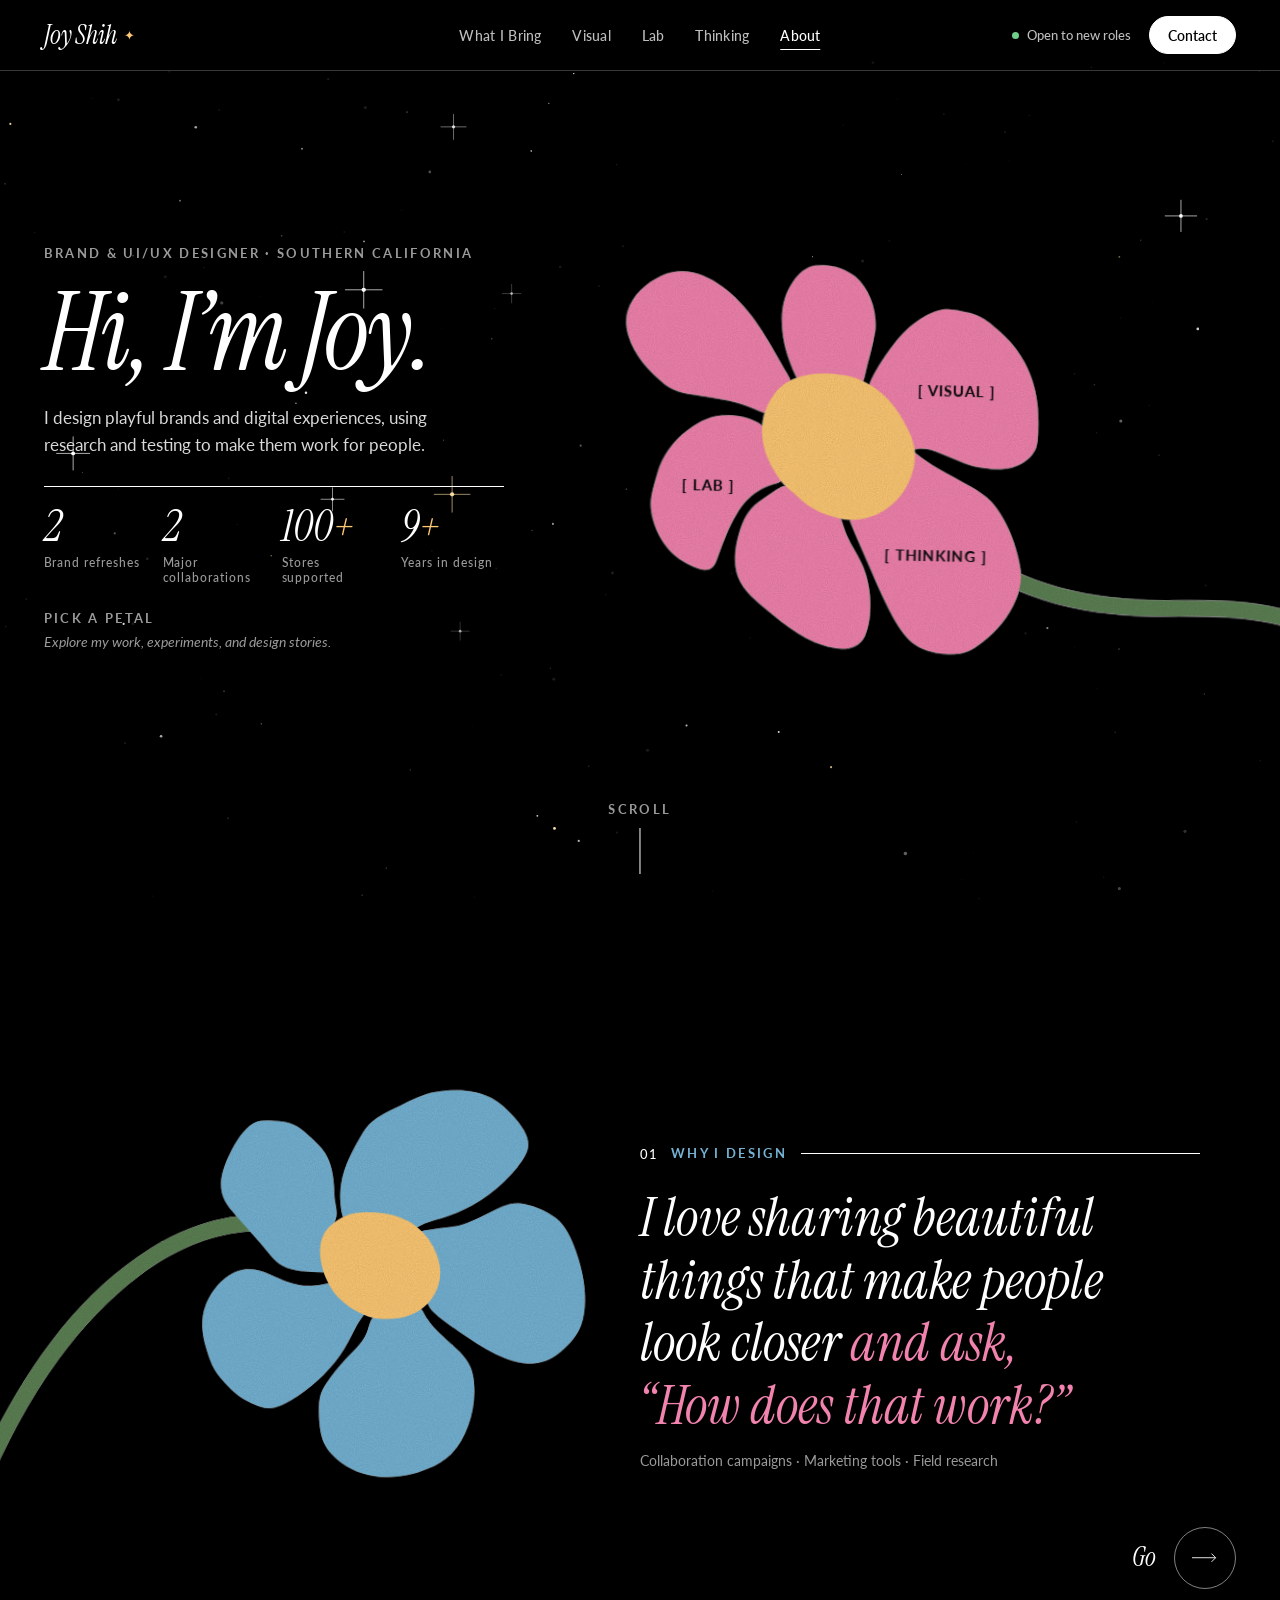
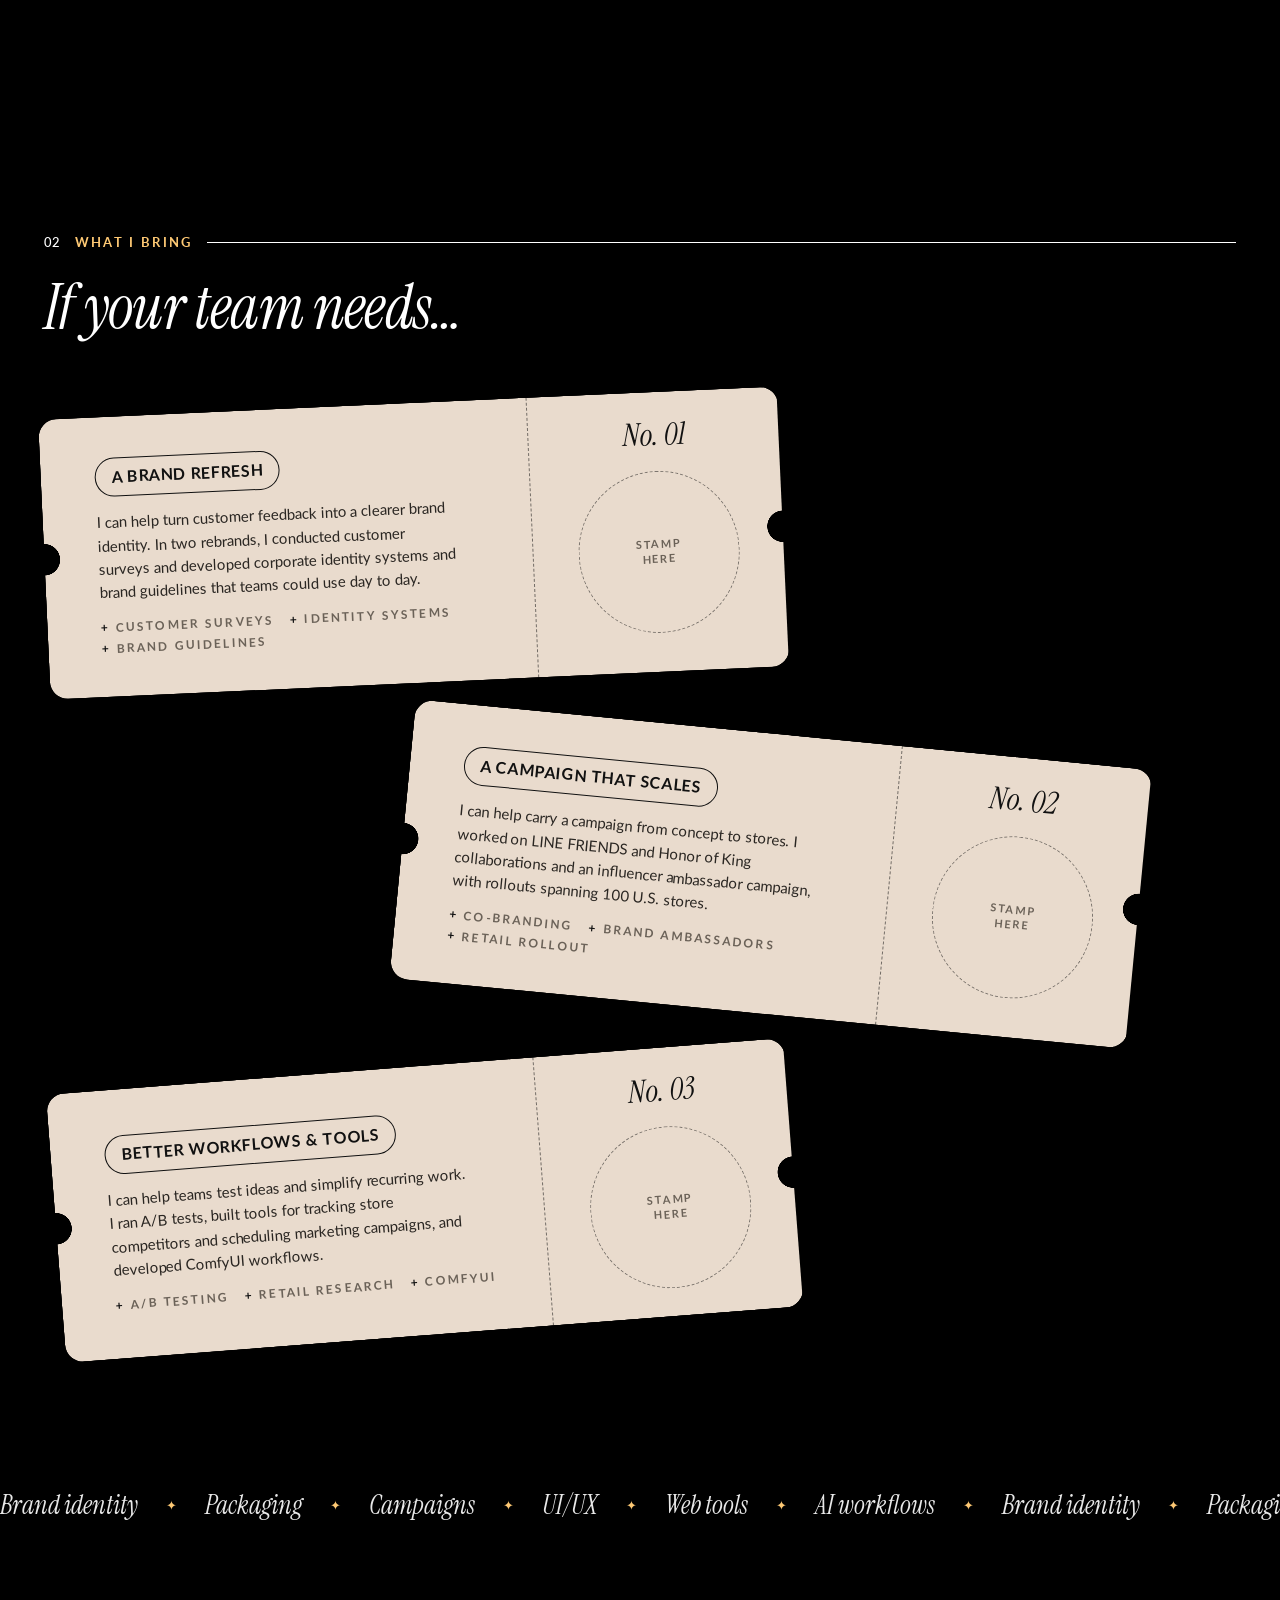
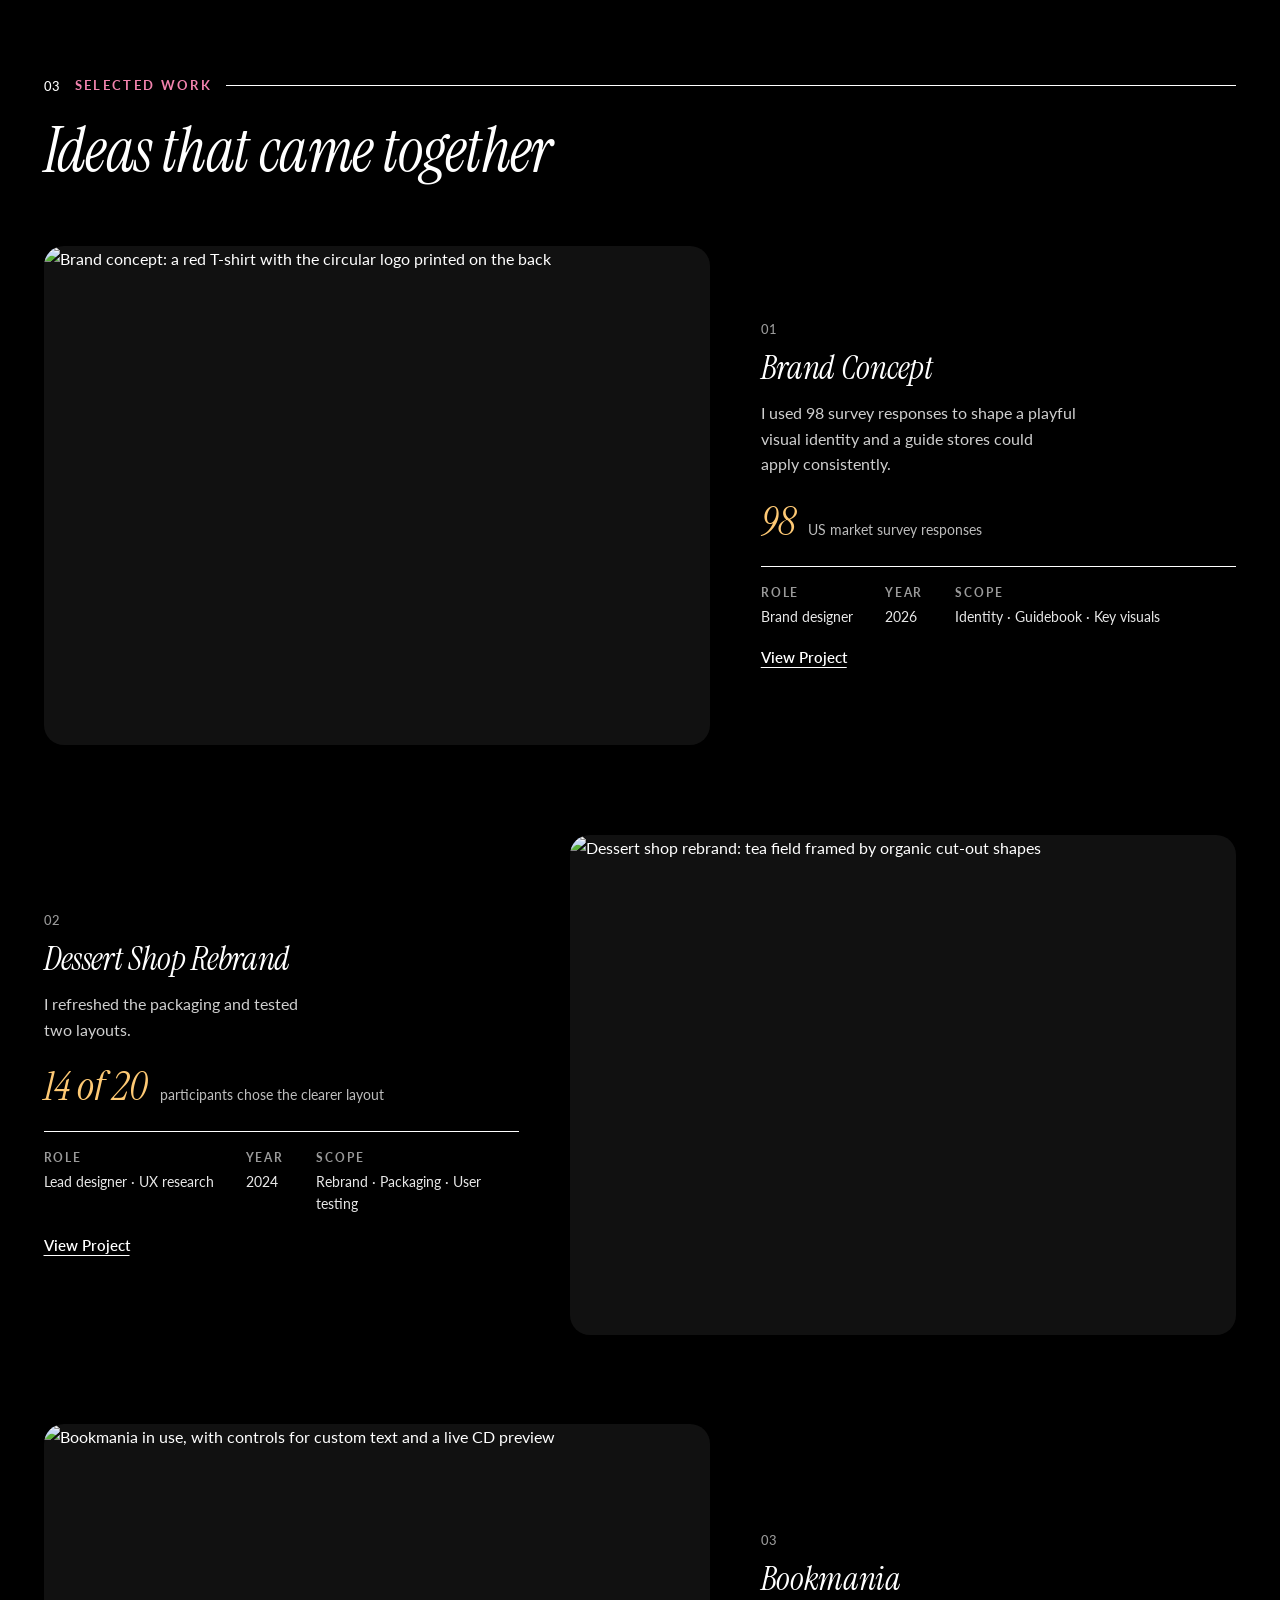
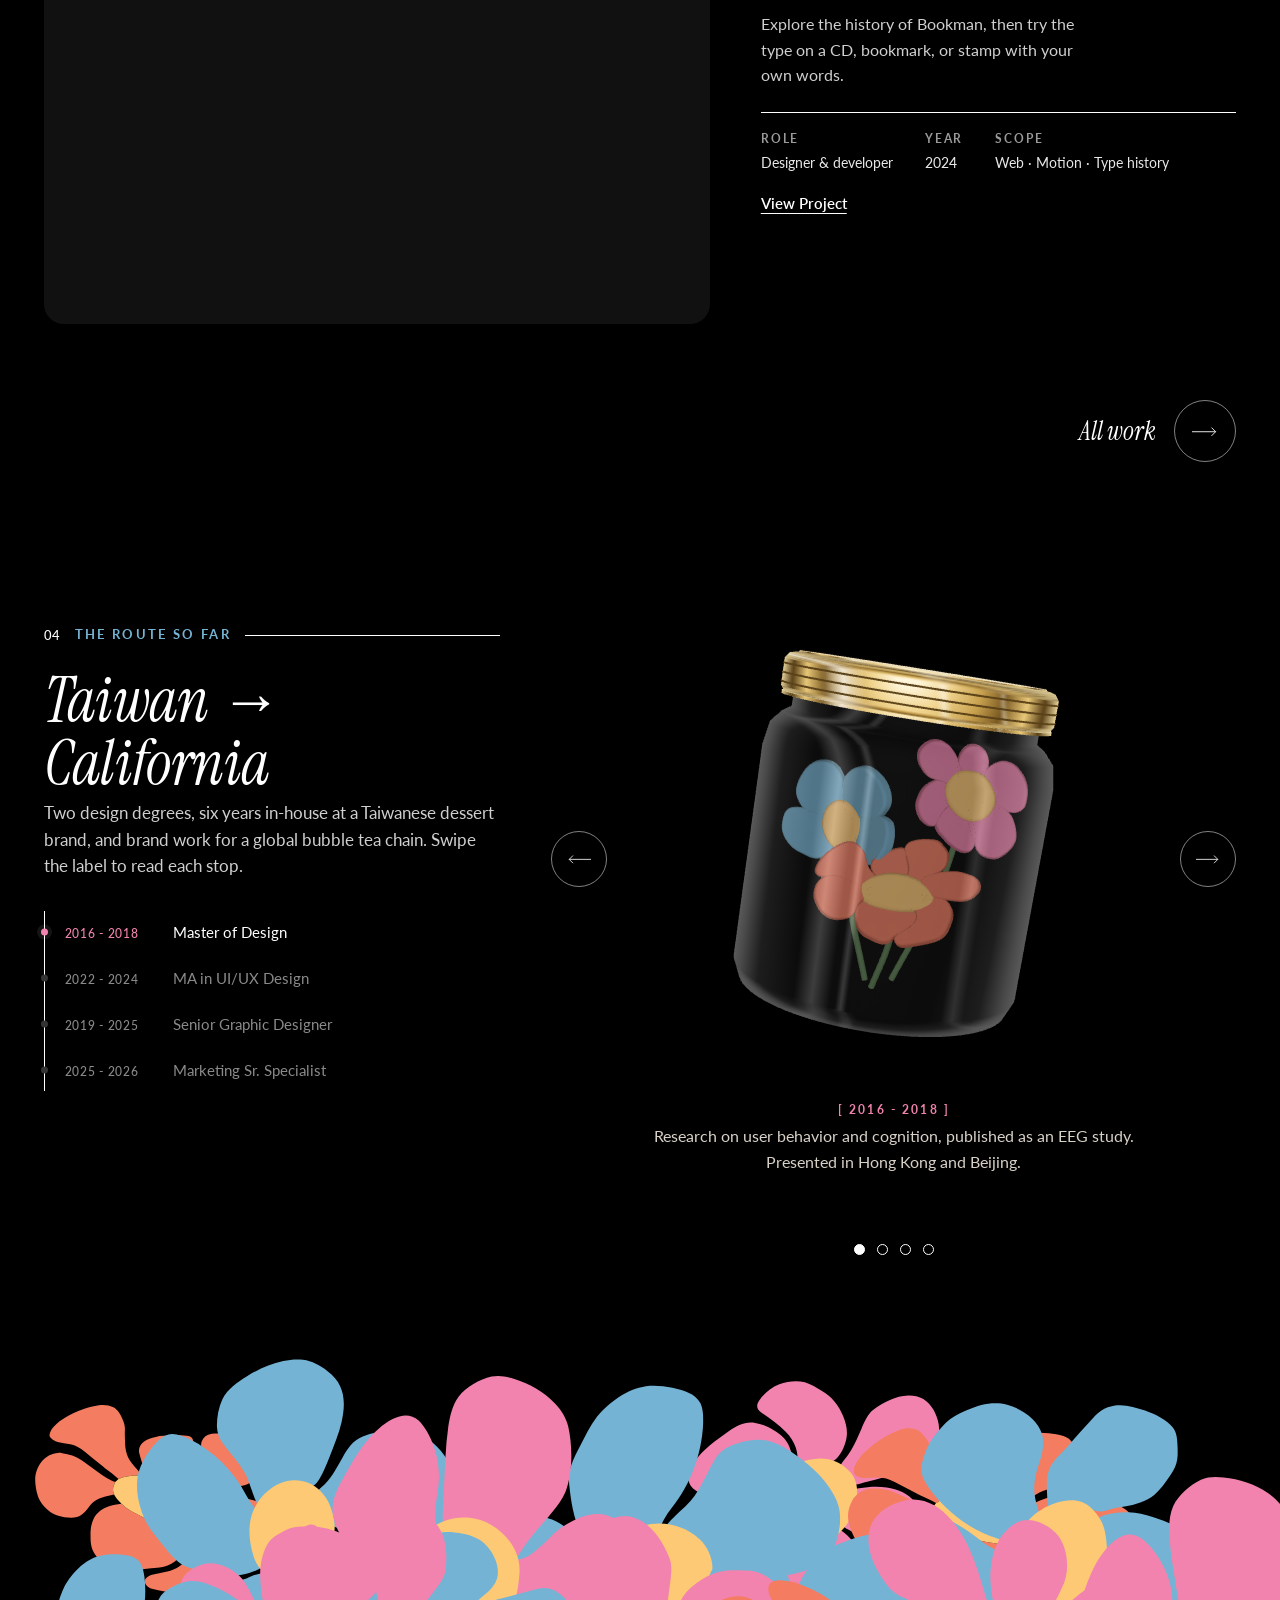
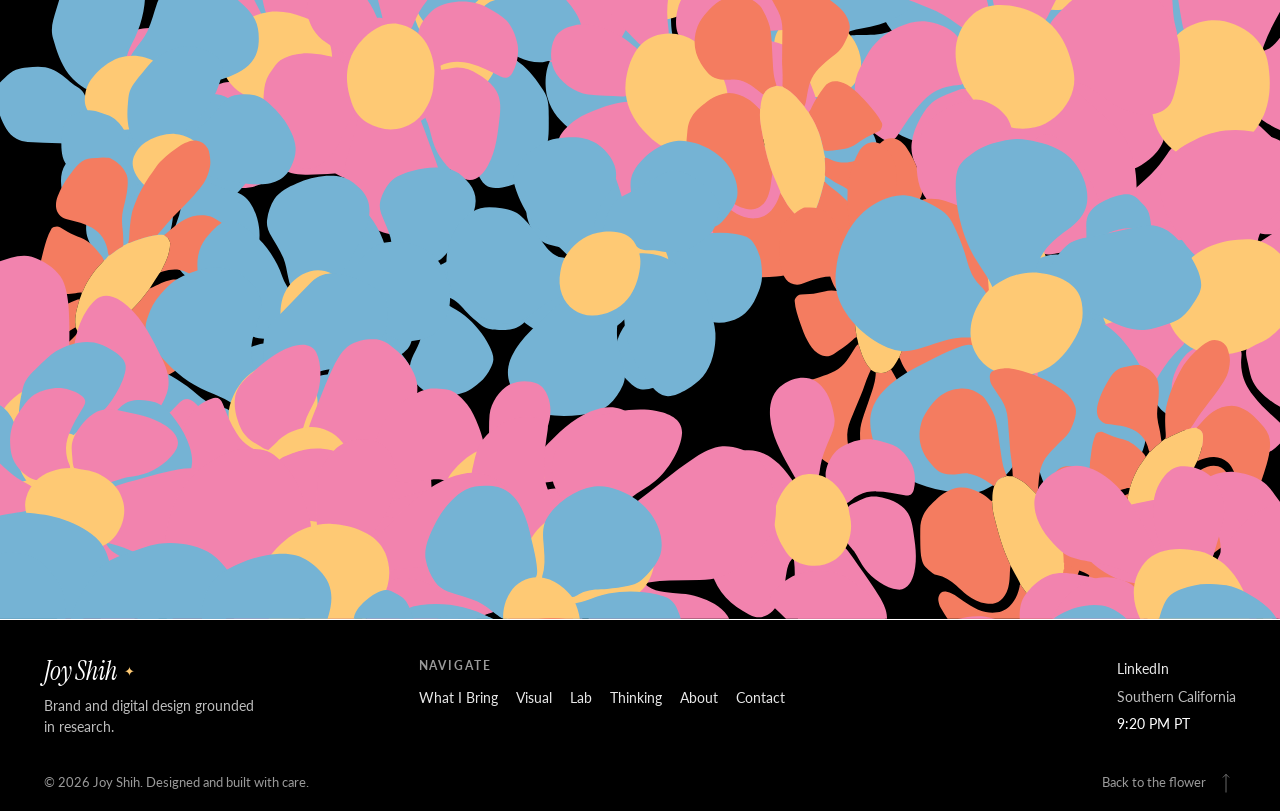
==== commit ea31713c: "Add files via upload" ====
--- a/index.html
+++ b/index.html
@@ -812,7 +812,6 @@
 (()=>{
 const reduce=matchMedia('(prefers-reduced-motion: reduce)').matches;
 const phone=()=>innerWidth<=860;
-// performance: only animate what is on screen; lighter settings on phones
 const LITE=matchMedia('(max-width:860px), (pointer:coarse)').matches;
 const onScr={};function watch(el,key){if(!el)return;onScr[key]=true;new IntersectionObserver(es=>{onScr[key]=es[0].isIntersecting},{rootMargin:'120px'}).observe(el)}
 
@@ -820,7 +819,6 @@
 const cv=document.getElementById('stars'),sx=cv.getContext('2d');let ST=[];
 function sizeStars(){const dp=LITE?1:Math.min(devicePixelRatio||1,2);cv.width=innerWidth*dp;cv.height=innerHeight*dp;sx.setTransform(dp,0,0,dp,0,0);
  ST=Array.from({length:Math.round(innerWidth*innerHeight/(LITE?9000:6500))},()=>{const big=Math.random()<.13;return{x:Math.random()*innerWidth,y:Math.random()*innerHeight,r:big?1.2+Math.random()*.8:Math.random()*1+.3,big,p:Math.random()*6.3,v:.5+Math.random()*1.4,c:Math.random()<.18?'255,226,170':'255,255,255'}})}
-// clear twinkle: most of the time dim, then a short bright pulse; big stars flash a small cross
 let sLast=0;function stars(now){if(LITE&&now-sLast<33){requestAnimationFrame(stars);return}sLast=now;sx.clearRect(0,0,innerWidth,innerHeight);const t=now/1000;
  for(const s of ST){const w=(Math.sin(t*s.v+s.p)+1)/2,k=reduce?.5:Math.pow(w,4),a=.1+.9*k;
   sx.fillStyle=`rgba(${s.c},${a.toFixed(3)})`;sx.beginPath();sx.arc(s.x,s.y,s.r*(.8+.35*k),0,7);sx.fill();
@@ -835,7 +833,6 @@
 const copy=document.querySelector('.hero-copy');
 const CX=1014,CY=402,PX=1615,PY=600;// centre of the flower, end of the stem (off the right edge)
 const swayG=document.getElementById('sway'),stemR=document.getElementById('stemR'),headWrap=document.getElementById('headWrap');
-// the three choosable petals glow from inside: their fill breathes lighter in turn
 pets.forEach((p,i)=>{const src=p.querySelector('path');if(src){src.classList.add('petfill');src.style.animationDelay=(i*.7)+'s'}});
 let hov=null;const S={};pets.forEach(p=>S[p.dataset.k]={h:0,b:1});
 function placeTip(k){tipK.textContent=TXT[k][0];tipT.textContent=TXT[k][1]}
@@ -851,8 +848,6 @@
 const easeO=x=>1-Math.pow(1-x,3);
 const t0=performance.now();let angle=0;
 function loop(now){if(onScr.hero===false){requestAnimationFrame(loop);return}const t=(now-t0)/1000;
- // pops in from the right with a little overshoot, then sways gently from the end of its stem
- // grows out of the right edge: the stem reaches in first, then the head springs open at its tip
  const ks=reduce?1:Math.max(0,Math.min(1,(t-.2)/.9)),grow=1-Math.pow(1-ks,3);
  stemR.setAttribute('x',(1620-grow*560).toFixed(1));stemR.setAttribute('width',(grow*560+10).toFixed(1));
  const kh=reduce?1:Math.max(0,Math.min(1,(t-.85)/.9)),pop=reduce?1:(kh<=0?0:1+2.9*Math.pow(kh-1,3)+1.9*Math.pow(kh-1,2));
@@ -885,10 +880,8 @@
 bH.setAttribute('transform','translate(491 1246) scale(0) translate(-491 -1246)');pol2.hook(bH);
 let bSpin0=-1,bSpinTurns=1,bSpinNext=performance.now()+3500;bH.addEventListener('pointerenter',()=>{if(bSpin0<0)bSpinNext=0});
 function bloop(now){if(bT!==null&&onScr.why!==false){const t=(now-bT)/1000;
-  // the stem reaches in from the lower-left edge, then the head springs open at its tip
   const ks=reduce?1:Math.min(1,t/.9),gr=1-Math.pow(1-ks,3);bR.setAttribute('width',(gr*500).toFixed(1));bR.setAttribute('y',(1612-gr*440).toFixed(1));bR.setAttribute('height',(gr*440).toFixed(1));
   const kh=reduce?1:Math.max(0,Math.min(1,(t-.65)/.9)),pop=reduce?1:(kh<=0?0:1+2.9*Math.pow(kh-1,3)+1.9*Math.pow(kh-1,2));
-  // pinwheel: every few seconds (or when touched) the head suddenly whirls around, then glides to a stop
   if(!reduce&&kh>=1&&now>=bSpinNext&&bSpin0<0){bSpin0=now;bSpinTurns=Math.random()<.35?2:1}
   let spin=0;if(bSpin0>=0){const u=Math.min(1,(now-bSpin0)/(1100+bSpinTurns*500));spin=360*bSpinTurns*(1-Math.pow(1-u,4));if(u>=1){bSpin0=-1;bSpinNext=now+4500+Math.random()*4000}}
   bH.setAttribute('transform',`translate(491 1246) scale(${Math.max(0,pop).toFixed(4)}) rotate(${((1-kh)*25+spin).toFixed(2)}) translate(-491 -1246)`);
@@ -901,16 +894,13 @@
 
 /* ---------- 3 · needs appear one by one; each gets a leaf stamp ---------- */
 const needs=[...document.querySelectorAll('.need')],COLS=['pink','green','blue'];let rs=19;const rnd=()=>(rs=(rs*16807)%2147483647)/2147483647;
-// stamps cycle pink → green → blue so all three colours show; the cursor always previews the next one
 const STAMPS=window.STAMPS={"pink": "<svg xmlns=\"http://www.w3.org/2000/svg\" viewBox=\"360 210 168 168\"><g>\n    <g>\n      <path fill=\"#e182a6\" d=\"M430.23,252.06c.76,2.99,1.68,6,1.96,9.07.18,1.93.36,3.86.36,5.8-.08,1.87-.54,3.69-1.05,5.49-1.25,3.83-2.89,7.77-6.11,10.35-2.45,2.24-10.13,6.11-10.66,9.13-.07.71.64,1.17,1.29,1.07.61-.02,1.12-.4,1.7-.51,3.12-.41,6.09-1.5,9.07-2.35,2.66-.67,5.37-1.06,8.05-1.63,4.76-1.1,10.46-2.64,14.65.76,3.07,2.65,6.02,5.56,10.03,6.62,2.15.63,4.33,1.11,6.49,1.67,2.19.54.9-2.05.57-3.08-2.9-8.65-7.5-8.83-15.11-11.76-.92-.32-1.83-.65-2.7-1.02-.01,0-.02,0-.46-.41,7.42,1.99,19.33,1.85,23.69-5.59.72-1.26,3.47-7.19,2.68-8.26-.58-.55-1.32.18-1.87.44-.57.32-1.13.65-1.69.96-6.42,3.63-13.95,3.75-21.1,4.5,4.55-1.19,9.18-2.43,13.57-4.09,5.7-2.17,10.44-6.29,14.28-10.95,1.96-2.42,3.55-5.13,4.61-8.06.67-2.01,1.41-4.01,1.87-6.08.13-.49.1-.94-.3-1.07-.12-.04-.27-.05-.45-.02-9.92,1.13-19.32,6.41-25.51,14.23-3.96,4.69-7.03,10.65-12.92,13.18,3.24-2.15,5.95-5.07,7.54-8.64,1.91-3.96,2.83-8.57,2.07-12.93-.65-3.82-3.11-6.91-5.43-9.88-1.19-1.51-2.46-2.93-3.52-4.52-.5-.55-.82-1.51-1.58-1.71-.36-.04-.67.26-.74.6-.34,3.07.61,6.13.66,9.2.15,3.51-.13,7.04-.66,10.51,0,0,0,.01,0,.02,0,0,0,0,0,.01h0c-.4,2.29-1.01,4.52-1.63,6.75,1.34-8.08-.8-16.1-2.16-24.03-.26-1.52-.42-2.94-.47-4.45-.07-.74,0-1.53-.26-2.23-.43-.85-1.44-.58-1.87.16-.91,1.25-1.69,2.58-2.49,3.9-2.08,3.55-3.83,7.29-4.88,11.24-.4,2.51-.04,5.11.48,7.59Z\"/>\n      <text font-family=\"Lato, sans-serif\" font-size=\"20.91\" font-weight=\"900\" letter-spacing=\"1.05\" fill=\"#e182a6\" style=\"fill:#e182a6\" transform=\"translate(397.31 313.29) rotate(15.96)\"><tspan x=\"0\" y=\"0\">COUNT</tspan><tspan x=\"8\" y=\"25.1\">ME IN</tspan></text>\n    </g>\n    <path fill=\"#e182a6\" d=\"M421.25,371.73c-43.14-12.34-68.2-57.48-55.86-100.62,12.34-43.14,57.48-68.2,100.62-55.86,43.14,12.34,68.2,57.47,55.86,100.62-12.34,43.14-57.47,68.2-100.61,55.86ZM465.49,217.05c-42.15-12.06-86.25,12.43-98.31,54.58-12.06,42.15,12.43,86.25,54.58,98.31,42.15,12.06,86.25-12.43,98.31-54.58,12.06-42.15-12.43-86.25-54.58-98.31Z\"/>\n  </g></svg>", "blue": "<svg xmlns=\"http://www.w3.org/2000/svg\" viewBox=\"0 422 165 165\"><g>\n    <g>\n      <text font-family=\"Lato, sans-serif\" font-size=\"20.91\" font-weight=\"900\" letter-spacing=\"1.05\" fill=\"#94bce0\" style=\"fill:#94bce0\" transform=\"translate(53.9 547) rotate(-17.84)\"><tspan x=\"0\" y=\"0\">COUNT</tspan><tspan x=\"8\" y=\"25.1\">ME IN</tspan></text>\n      <path fill=\"#94bce0\" d=\"M31.11,502.26c.65,1.45,1.24,3.12,1.52,4.74.14.75.18,1.51.21,2.28-.16.45-.32.91-.46,1.38-.97,3.09-1.82,6.24-2.23,9.46-.03.27-.1.73.19.9.28.18.52-.05.67-.3,0,0,0,0,.01,0,.21.06.35-.12.45-.29.86-1.73,1.54-3.54,2.28-5.32h0c.3.1.66.06.97.03,3.2.06,5.34,2.96,7.27,5.15,1.08,1.03,2.52,1.59,3.91,2.11,2.37,1.09,6.42.35,5.53-3.02-.18-.74-.81-1.19-1.28-1.74-1.38-2.36-3.25-4.72-5.96-5.59-1.88-.67-6.45-.94-9.18.21,1.12-2.37,2.39-4.64,3.88-6.86,2.72-.87,5.91-.73,8.5.51,2.06.98,3.45,2.93,5.45,3.97,1.25.61,2.8.25,3.76-.74.79-.93,1.76-1.61,2.95-1.89,2.17-.7,4.73-.22,6.51-1.91,6.24-7.73-1.77-12.44-9.3-10.85-5.13,1.12-9.91,3.43-14.24,6.38,4.31-4.69,9.56-8.52,15.1-11.68.03,0,.06-.01.09-.02,4.6-.48,9.7.37,13.16,3.65,1.78,1.51,2.35,4.24,4.51,5.33,1.29.63,2.74.16,4.04-.2,2.05-.56,4.19-.69,6.31-.48,2.39.25,4.81.53,7.09,1.3,1.93.68,3.98,1.3,6.04.87,3.4-.81,3.27-5.09,1.46-7.38-3.44-4.67-9.09-7.13-14.63-8.27-7.06-1.51-14.25-.45-21.15,1.45,1.04-.54,2.09-1.05,3.15-1.55,4.24-1.88,8.63-3.27,13.18-4.29,5.36-1.11,10.77-2.02,16.2-2.78,1.16.81,1.87,2.09,2.23,3.48.92,4.01-.02,7.33,4.79,9.04,1.25.47,2.58.24,3.69-.51.84-.57,1.63-1.21,2.59-1.57,1.54-.73,3.45-1.16,4.58-2.57,2.58-3.76-2.75-6.49-5.71-7.52-1.97-.66-4.02-1.01-6.09-1.2,1.63-.24,3.26-.46,4.89-.65.89.21,1.76.48,2.6.83,3.78,1.35,7.57,3.38,9.38,7.17,1.36,2.32,2.77,4.94,5.35,6.07,4.09,1.78,7.14-2.33,9.42-5.12,2.13-2.13,5.81-4.43,4.63-7.94-.63-2.17-2.17-3.9-3.78-5.42-2.13-2.15-5.05-3.62-8.06-4.13-4.31-.8-8.81.18-12.53,2.46-1.82,1.24-3.71,2.33-5.69,3.23-.09.01-.17.03-.26.04-1.61.29-3.23.55-4.87.8-.09,0-.19,0-.29,0-5.55.13-11.15,0-16.57,1.43-4.1.97-8.3,1.47-12.35,2.61-1.36.37-2.72.77-4.06,1.21.14-.07.29-.14.44-.2,2.92-1.3,6.04-2.14,8.81-3.77,2.84-1.66,5.4-3.79,8.41-5.16,4.84-2.79,17.86-.82,19.11-7.18.08-1.81-1.43-3.18-3.13-3.46-2.56-.67-5.21-.94-7.84-1.16-8.02-.79-9.33,2.4-15.25,6.25-3.33,1.97-7.37,2.86-9.75,6.16-1.96,2.41-3.34,5.22-5.1,7.78-.86,1.19-1.79,2.33-2.78,3.41,0,0,0,0,0,0-3.9,1.67-7.67,3.66-11.21,5.99,3.64-6.61,5.16-14.57,11.16-19.56,3.71-3.04,8.92-4.17,11.72-8.28,1.81-2.39,1.53-6.02-1.2-7.59-3.35-2.04-7.61-3.17-11.49-2.16-1.69.44-3.29,1.18-5.03,1.45-3.42.44-6.91-.58-10.34-.49-1.76.05-3.63.46-5.02,1.6-3.1,2.81-3.78,7.88-1.92,11.56,1.06,1.97,2.86,3.38,4.43,4.92,2.97,2.63,4.88,6.23,5.48,10.14.62,3.7.13,7.68-1.54,11.07-1.11.85-2.19,1.74-3.25,2.67-2.3,2.06-4.57,4.22-6.61,6.56.59-1.01,1.2-2.01,1.81-3.01,2.53-4.03,5.47-8.07,6.27-12.87.94-4.7-.98-10.3-5.63-12.24-1.9-.99-4.37-.1-4.29,2.27-.16,2.57-.09,5.13-.29,7.69-.07,1.79-.63,3.66-1.98,4.93-1.44,1.55-3.42,2.47-4.9,3.97-1.72,2.03-1.78,4.84-1.23,7.33.49,1.78,1.52,3.36,2.24,5.06Z\"/>\n    </g>\n    <path fill=\"#94bce0\" d=\"M106.31,582.25c-42.71,13.74-88.64-9.83-102.39-52.54-13.74-42.71,9.83-88.64,52.54-102.39s88.64,9.83,102.39,52.54c13.74,42.71-9.83,88.64-52.54,102.39ZM57.03,429.09c-41.74,13.43-64.77,58.31-51.34,100.04,13.43,41.74,58.31,64.77,100.04,51.34,41.73-13.43,64.77-58.31,51.34-100.04s-58.31-64.77-100.04-51.34Z\"/>\n  </g></svg>", "green": "<svg xmlns=\"http://www.w3.org/2000/svg\" viewBox=\"723 0 166 166\"><g>\n    <g>\n      <text font-family=\"Lato, sans-serif\" font-size=\"20.91\" font-weight=\"900\" letter-spacing=\"1.05\" fill=\"#668251\" style=\"fill:#668251\" transform=\"translate(760.56 101.61) rotate(15.44)\"><tspan x=\"0\" y=\"0\">COUNT</tspan><tspan x=\"8\" y=\"25.1\">ME IN</tspan></text>\n      <path fill=\"#668251\" d=\"M801.14,81.02c-2.98-.08-5.93-.67-8.54-2.16-2.27-1.2-3.91-3.3-5.69-5.16-1.53-1.52-3.27-2.91-5.29-3.56-1.49-.53-3.07-.25-4.59.08-1.14.22-2.29.41-3.44.51-1.65.12-3.48.26-4.88-.78-.3-.24-.69-.62-.51-1.06,1.09-1.68,2.42-3.17,3.86-4.51,1.47-1.34,2.93-2.76,4.65-3.69,7.21-3.82,14.99-.4,21.53,2.91,3.84,2,7.86,3.78,12.14,4.4,2.63.49,5.33.28,7.99.39,4.66.07,8.15,3.6,11.43,6.66-1.32-2.09-2.34-4.39-3.82-6.34-2.34-2.93-5.58-4.94-9.02-6.05-4.1-1.25-8.5-1.54-12.37-3.55-3.89-1.89-7.45-4.94-9.28-9.17-1.5-3.48-1.99-7.36-2.94-11.06-.49-2-1.11-3.89-1.83-5.79-.24-.66-.5-1.31-.7-1.98-.03-.11-.05-.22-.05-.33,0-.24.2-.39.39-.46,2.67-.58,5.07,1.34,7.01,3,1.77,1.6,3.5,3.25,5.32,4.8,2.76,2.37,5.79,4.32,9.02,5.85,3.95,1.91,8.22,2.88,12.18,4.75,7.25,3.32,8.73,10.33,10.82,17.77-.36-3.29-.56-6.64-.36-9.97.38-4.72,1.51-9.49,3.76-13.66,1.62-3,4.05-5.78,7.2-6.75,1.05-.31,2.44-.7,3.2.35,1.59,2.54.36,5.88-.56,8.55-.68,1.93-1.25,3.97-1.7,5.95-.76,3.37-1.1,6.81-1.67,10.21-.44,2.54-.98,5.05-1.58,7.55-1.27,4.96-2.44,9.96-2.67,15.08-.02.77-.09,1.56,0,2.32.09.68.34,1.47.02,2.11-.39.86-1.7.35-2.38.3-3.98-.95-6.63-4.46-10.06-6.51-6.93-4.68-9.43-3.27-17.04-1.59-3.16.69-6.37.77-9.56.6Z\"/>\n    </g>\n    <path fill=\"#668251\" d=\"M785.03,159.82c-43.25-11.94-68.72-56.85-56.78-100.1,11.94-43.25,56.85-68.72,100.1-56.78,43.25,11.94,68.72,56.85,56.78,100.1-11.94,43.25-56.85,68.72-100.1,56.78ZM827.86,4.74c-42.26-11.67-86.14,13.22-97.81,55.48-11.67,42.26,13.22,86.14,55.48,97.81,42.26,11.67,86.14-13.22,97.81-55.48,11.67-42.26-13.22-86.14-55.48-97.81Z\"/>\n  </g></svg>"};let si=0;window.nextStampCol=()=>COLS[si%COLS.length];
 function stamp(n,px,py,home){const slot=n.querySelector('.slot');
- // max 6 per ticket: the 7th lifts the oldest one off
  const live=[...slot.children].filter(c=>!c.classList.contains('out'));
  if(live.length>=6){const old=live[0];old.classList.add('out');old.animate([{opacity:1},{opacity:0,transform:getComputedStyle(old).transform+' scale(1.3)'}],{duration:320,easing:'ease-out'}).onfinish=()=>old.remove()}
  const el=document.createElement('div');el.className='stamp';
  el.style.left=px+'%';el.style.top=py+'%';el.style.setProperty('--r',home?(-8+rnd()*16).toFixed(1)+'deg':(-30+rnd()*60).toFixed(1)+'deg');
  const col=nextStampCol();si++;el.innerHTML=STAMPS[col];slot.appendChild(el);requestAnimationFrame(()=>el.classList.add('in'));document.dispatchEvent(new Event('stampcol'))}
-// the stub's stamp spot invites a tap; scrolling in just makes it pulse
 const ni=new IntersectionObserver(es=>es.forEach(e=>{if(e.isIntersecting){e.target.classList.add('on');if(!e.target.classList.contains('stamped'))setTimeout(()=>e.target.classList.add('hint'),reduce?0:650)}else{e.target.classList.remove('on')}}),{threshold:0,rootMargin:'0px 0px -12% 0px'});
 needs.forEach(n=>{ni.observe(n);const z=n.querySelector('.tk-zone');
  z.addEventListener('click',e=>{e.stopPropagation();const r=n.getBoundingClientRect(),q=z.getBoundingClientRect();
@@ -925,7 +915,6 @@
  {t:['SENIOR GRAPHIC','DESIGNER'],y:'[ 2019 - 2025 ]',d:'A Taiwanese dessert brand. End-to-end visuals across web, packaging and retail; UI layout systems in Figma.',s:'Taiwanese dessert brand',c:'#FEC974'},
  {t:['MARKETING','SR. SPECIALIST'],y:'[ 2025 - 2026 ]',d:'A global bubble tea chain. Brand systems and nationwide campaigns, turned into store toolkits for 50+ locations.',s:'Bubble tea chain · 50+ locations',c:'#F47C60'}];
 async function drawLabel(x){await Promise.all(['900 80px Inter','700 40px Inter','500 30px Inter'].map(f=>document.fonts.load(f).catch(()=>{})));
- // original label: arc kicker / big title / years / one line — with more air between the arc and the title
  const W=1240,H=900,c=document.createElement('canvas');c.width=W;c.height=H;const g=c.getContext('2d');
  g.beginPath();g.roundRect(30,30,W-60,H-60,84);g.fillStyle='#FBF8F3';g.fill();
  const id=g.getImageData(0,0,W,H),dt=id.data;for(let i=0;i<dt.length;i+=4){if(dt[i+3]){const n=(Math.random()-.5)*16;dt[i]+=n;dt[i+1]+=n;dt[i+2]+=n}}g.putImageData(id,0,0);
@@ -939,7 +928,6 @@
  g.fillStyle='#3a342e';g.font='500 46px Inter';g.fillText(x.s,W/2,yb+88);return c}
 const jh=document.getElementById('jar'),dots=document.getElementById('jdots'),live=document.getElementById('jarlive');let J=null,cur=0,face=0,busy=false;const cache=[];const lab=i=>cache[i]||(cache[i]=drawLabel(XP[i]));
 XP.forEach((x,i)=>{const b=document.createElement('button');b.type='button';b.setAttribute('aria-label',x.t.join(' ').toLowerCase());b.addEventListener('click',()=>go(i,i>cur?1:-1));dots.appendChild(b)});
- // timeline beside the jar, synced with the label
  const tl=document.getElementById('tline');if(tl){XP.forEach((x,i)=>{const li=document.createElement('li');li.innerHTML=`<button type="button"><span class="tl-y">${x.y.replace(/[\[\]]/g,'').trim()}</span><span class="tl-t">${["Master of Design","MA in UI/UX Design","Senior Graphic Designer","Marketing Sr. Specialist"][i]||x.t.join(" ")}</span></button>`;li.style.setProperty('--c',x.c);li.querySelector('button').addEventListener('click',()=>go(i,i>cur?1:-1));tl.appendChild(li)});tl.children[cur]&&tl.children[cur].classList.add('on')}
 function mark(){[...dots.children].forEach((b,i)=>b.setAttribute('aria-current',i===cur));[...(document.getElementById('tline')||{children:[]}).children].forEach((li,i)=>li.classList.toggle('on',i===cur));const x=XP[cur];const jc=document.getElementById('jcap');jc.innerHTML=`<b style="color:${x.c}">${x.y}</b> ${x.d}`;live.textContent=x.t.join(' ')+' '+x.y+'. '+x.d;
  const f=document.getElementById('jarfall');f.style.background=x.c;f.innerHTML=`<b style="font:900 22px Inter;display:block">${x.t.join('<br>')}</b><p>${x.y}</p><p>${x.d}</p>`}
@@ -947,7 +935,6 @@
 function go(i,dir){i=(i+XP.length)%XP.length;if(i===cur||busy)return;cur=i;mark();if(!J)return;busy=true;const nf=1-face;
  lab(i).then(c=>{J.setLabel(c,nf);J.spinBy(Math.PI*(dir||1),900);face=nf;setTimeout(()=>busy=false,900)})}
 document.getElementById('jprev').addEventListener('click',()=>go(cur-1,-1));document.getElementById('jnext').addEventListener('click',()=>go(cur+1,1));
-// autoplay: next label every 4.5s while the jar is on screen; pauses on hover, focus, or touch, and resumes after
 let apT=null,apVis=false,apHold=false;const AP=4500;
 function apArm(){clearTimeout(apT);if(reduce||!apVis||apHold||document.hidden)return;apT=setTimeout(()=>{go(cur+1,1);apArm()},AP)}
 new IntersectionObserver(es=>{apVis=es[0].isIntersecting;apArm()},{threshold:.4}).observe(jh);
@@ -957,7 +944,6 @@
 jarSec.addEventListener('focusin',()=>{apHold=true;clearTimeout(apT)});jarSec.addEventListener('focusout',()=>{apHold=false;apArm()});
 jarSec.addEventListener('pointerdown',()=>apArm(),true);document.addEventListener('visibilitychange',apArm);
 jh.addEventListener('keydown',e=>{if(e.key==='ArrowRight'){e.preventDefault();go(cur+1,1)}if(e.key==='ArrowLeft'){e.preventDefault();go(cur-1,-1)}});
-// swipe / drag left or right
 let sx0=null,sy0=0;
 jh.addEventListener('pointermove',e=>{
  if(e.pointerType!=='touch'||sx0===null||!J)return;
@@ -967,8 +953,6 @@
 jh.addEventListener('pointerdown',e=>{sx0=e.clientX;sy0=e.clientY;try{jh.setPointerCapture(e.pointerId)}catch(_){}});
 jh.addEventListener('pointerup',e=>{if(sx0===null)return;const dx=e.clientX-sx0,dy=e.clientY-sy0;sx0=null;if(e.pointerType==='touch'&&J){J.point(0,0);return}if(Math.abs(dx)>36&&Math.abs(dx)>Math.abs(dy))go(cur+(dx<0?1:-1),dx<0?1:-1)});
 jh.addEventListener('pointercancel',()=>{sx0=null;J?.point(0,0)});
-// load the 3D jar only when it is close
-// her three flowers, built as real 3D shapes inside the jar
 function jarFlowers(){const F={"pink": ["M1053.32 4515.71C1053.89 4515.46 1054.60 4515.81 1055.17 4516.16C1055.87 4516.59 1056.55 4517.12 1057.22 4517.60C1059.28 4519.11 1061.43 4520.51 1063.67 4521.74C1067.21 4523.68 1070.86 4525.44 1074.38 4527.42C1076.86 4528.80 1079.33 4530.30 1081.33 4532.31C1086.40 4537.67 1089.98 4546.75 1091.14 4553.99C1091.62 4557.21 1091.04 4560.46 1089.83 4563.46C1087.76 4568.99 1083.91 4573.59 1079.43 4577.34C1077.29 4579.16 1074.86 4580.81 1072.04 4581.26C1067.53 4581.89 1062.12 4581.25 1058.16 4578.93C1054.87 4576.88 1052.64 4573.55 1050.67 4570.29C1046.80 4563.61 1043.83 4556.49 1040.55 4549.50C1039.22 4546.62 1037.83 4543.75 1036.63 4540.81C1034.87 4536.77 1036.38 4536.08 1039.92 4534.78C1046.78 4532.01 1051.32 4525.39 1052.33 4518.22C1052.48 4517.36 1052.55 4516.19 1053.30 4515.72L1053.32 4515.71Z", "M1041.23 4497.21C1040.33 4495.30 1045.63 4486.83 1046.98 4484.95C1049.30 4481.57 1051.78 4478.19 1055.03 4475.63C1057.81 4473.48 1060.99 4471.37 1064.55 4470.74C1066.53 4470.44 1068.57 4470.84 1070.54 4471.20C1072.31 4471.52 1074.11 4471.81 1075.78 4472.51C1078.48 4473.62 1080.74 4475.63 1082.96 4477.51C1091.71 4484.84 1095.93 4495.24 1095.85 4506.52C1095.79 4509.12 1096.05 4511.82 1095.35 4514.36C1094.61 4516.68 1092.75 4518.51 1090.70 4519.76C1086.60 4522.19 1081.56 4521.90 1077.01 4521.19C1074.73 4520.80 1072.47 4520.16 1070.36 4519.19C1068.30 4518.27 1066.18 4517.51 1064.07 4516.73C1061.86 4515.93 1059.47 4515.30 1057.12 4515.74C1055.42 4516.09 1054.26 4516.36 1053.68 4514.49C1053.17 4512.88 1052.38 4511.39 1051.59 4509.90C1049.42 4505.67 1046.57 4501.77 1042.79 4498.84C1042.21 4498.39 1041.51 4497.92 1041.24 4497.25L1041.23 4497.21Z", "M1015.78 4528.44C1018.44 4528.50 1020.27 4530.47 1022.71 4531.78C1023.85 4532.42 1025.04 4532.95 1026.27 4533.41C1033.05 4535.64 1032.52 4538.09 1035.04 4544.01C1036.71 4547.58 1039.13 4550.75 1040.64 4554.40C1043.25 4560.47 1044.15 4570.18 1041.45 4576.31C1039.05 4581.45 1032.97 4580.85 1028.39 4579.49C1020.34 4577.13 1013.83 4571.57 1007.36 4566.44C1003.40 4563.27 1000.11 4559.76 999.47 4554.50C999.01 4551.01 999.50 4547.43 1000.43 4544.05C1001.47 4540.01 1003.17 4536.29 1006.52 4533.80C1007.65 4532.91 1008.88 4532.12 1010.06 4531.27C1012.00 4529.90 1013.51 4528.51 1015.74 4528.44L1015.78 4528.44Z", "M1016.23 4497.07C1015.99 4498.83 1014.78 4500.29 1013.80 4501.73C1011.38 4505.41 1009.69 4506.09 1005.65 4504.39C1003.55 4503.53 1001.42 4502.73 999.23 4502.13C995.23 4501.02 991.02 4500.64 986.90 4500.04C982.98 4499.50 978.85 4499.14 975.60 4496.68C970.47 4492.63 965.56 4487.64 963.54 4481.27C962.73 4478.66 962.44 4475.83 963.16 4473.17C964.61 4468.14 968.88 4464.12 973.54 4461.83C980.35 4458.46 987.45 4460.71 993.33 4464.84C1001.78 4470.71 1007.37 4479.85 1012.47 4488.63C1013.22 4489.91 1013.99 4491.19 1014.77 4492.44C1015.61 4493.80 1016.46 4495.47 1016.24 4497.03L1016.23 4497.07Z", "M1008.26 4510.66C1008.79 4511.61 1008.94 4512.74 1009.08 4513.82C1009.45 4516.52 1010.29 4519.13 1011.58 4521.58C1011.97 4522.32 1012.39 4523.05 1012.84 4523.75C1013.35 4524.57 1014.17 4525.73 1013.68 4526.64C1013.38 4527.25 1012.21 4527.65 1011.42 4527.89C1009.54 4528.45 1007.77 4529.29 1006.14 4530.38C1003.28 4532.23 1001.11 4534.90 999.47 4537.84C996.74 4542.58 995.07 4547.76 993.32 4552.90C992.40 4555.64 990.62 4556.61 987.78 4555.71C983.32 4554.36 979.22 4551.68 976.44 4547.91C973.93 4544.20 972.00 4539.83 971.82 4535.31C971.81 4531.96 972.92 4528.64 973.73 4525.40C975.12 4519.72 978.65 4514.73 983.29 4511.15C987.45 4507.90 991.20 4506.00 996.61 4506.16C1000.16 4506.12 1006.31 4507.41 1008.24 4510.62L1008.26 4510.66Z", "M1038.17 4495.63C1036.70 4496.50 1035.05 4495.87 1033.11 4495.71C1030.98 4495.48 1028.84 4495.44 1026.71 4495.62C1024.24 4495.71 1021.65 4496.95 1019.55 4495.59C1018.58 4494.94 1017.91 4493.72 1017.40 4492.64C1015.35 4488.27 1013.59 4483.69 1013.06 4478.88C1012.28 4473.04 1012.90 4467.40 1016.32 4462.46C1017.90 4460.04 1020.17 4457.97 1023.07 4457.45C1027.54 4456.70 1032.37 4457.96 1035.99 4460.68C1040.77 4464.61 1043.41 4471.99 1042.80 4478.12C1042.13 4482.97 1040.68 4487.70 1039.75 4492.49C1039.50 4493.62 1039.17 4494.96 1038.20 4495.62L1038.17 4495.63Z"], "pinkC": "M1042.60 4496.09C1047.34 4499.08 1050.90 4503.61 1053.47 4508.54C1056.23 4513.36 1057.15 4517.32 1055.91 4522.83C1054.37 4528.65 1050.76 4533.83 1045.45 4536.61C1041.44 4538.72 1036.76 4539.50 1032.34 4538.54C1027.53 4537.61 1022.94 4535.66 1019.36 4532.24C1017.74 4530.76 1015.94 4529.52 1014.41 4527.95C1007.18 4519.73 1004.08 4508.50 1010.81 4498.99C1015.66 4492.04 1025.78 4491.33 1033.50 4492.54C1036.75 4492.99 1039.76 4494.42 1042.56 4496.07L1042.60 4496.09Z", "pinkS": "M1027.95 4491.43C1027.27 4522.36 1001.95 4544.33 983.33 4566.10C973.64 4577.43 965.22 4589.50 959.77 4603.46C954.34 4617.36 952.08 4632.42 952.83 4647.31C953.15 4653.71 963.16 4653.75 962.83 4647.31C962.06 4631.98 964.61 4616.55 970.93 4602.51C977.27 4588.43 987.13 4576.65 997.37 4565.27C1016.34 4544.19 1037.28 4521.50 1037.95 4491.43C1038.09 4485.00 1028.09 4485.00 1027.95 4491.43Z", "blue": ["M887.40 4568.99C885.79 4569.78 882.78 4567.43 881.33 4566.60C878.05 4564.49 874.95 4562.06 871.34 4560.57C866.25 4558.52 860.78 4557.64 855.54 4556.07C852.81 4555.25 850.41 4553.65 848.66 4551.40C846.04 4548.04 844.07 4544.00 843.12 4539.83C842.09 4534.48 843.93 4529.08 845.88 4524.14C848.15 4518.52 851.02 4513.11 855.07 4508.56C857.09 4506.27 859.35 4504.13 862.02 4502.61C865.68 4500.53 869.99 4499.95 874.14 4499.94C884.49 4499.79 889.84 4506.28 893.83 4515.02C896.12 4520.13 897.40 4525.61 899.00 4530.96C900.05 4534.69 901.10 4538.46 901.51 4542.31C901.60 4543.15 901.63 4544.04 901.51 4544.84C900.68 4550.40 893.29 4548.51 889.57 4560.58C889.13 4562.04 888.85 4563.53 888.70 4565.05C888.53 4566.34 888.55 4568.27 887.42 4568.98L887.40 4568.99Z", "M904.72 4548.42C903.66 4546.67 904.88 4543.90 904.99 4541.93C905.53 4537.30 904.62 4532.62 904.08 4528.03C903.38 4523.23 903.13 4518.64 905.69 4514.37C910.57 4505.89 920.94 4498.29 930.75 4497.20C934.36 4496.83 938.01 4497.50 941.45 4498.61C952.32 4501.91 962.27 4510.13 965.01 4521.52C965.74 4524.67 966.09 4528.01 965.27 4531.17C964.33 4534.72 962.09 4537.86 959.85 4540.77C958.43 4542.54 956.94 4544.39 955.17 4545.70C953.53 4546.95 951.58 4547.70 949.60 4548.23C945.94 4549.19 942.22 4549.98 938.47 4550.40C934.35 4550.90 930.05 4550.86 926.25 4552.71C923.77 4553.73 921.58 4556.50 918.68 4555.65C917.10 4555.17 915.78 4553.90 914.19 4552.91C913.60 4552.54 913.00 4552.19 912.39 4551.88C910.99 4551.15 909.48 4550.60 907.96 4550.19C906.76 4549.83 905.40 4549.42 904.74 4548.44L904.72 4548.42Z", "M904.58 4589.32C905.33 4591.91 903.12 4594.74 901.70 4596.87C900.28 4598.83 898.65 4600.64 896.82 4602.23C891.53 4606.74 884.86 4609.28 878.37 4611.53C872.76 4613.56 868.03 4612.16 862.47 4610.79C857.88 4609.59 853.16 4608.67 848.83 4606.65C842.07 4603.25 835.08 4597.18 832.29 4590.02C831.02 4586.62 830.61 4582.96 830.48 4579.35C830.48 4575.09 830.54 4569.65 834.11 4566.77C836.35 4565.04 839.26 4564.42 841.99 4563.83C854.26 4561.60 867.29 4563.18 878.51 4568.68C880.23 4569.45 881.97 4570.16 883.78 4570.66C885.57 4571.17 887.36 4571.30 888.92 4571.97C890.53 4572.61 891.68 4573.93 892.57 4575.42C894.88 4579.48 898.05 4583.00 901.73 4585.88C902.87 4586.80 904.15 4587.90 904.57 4589.28L904.58 4589.32Z", "M920.19 4560.03C920.87 4559.02 922.39 4558.76 923.57 4558.43C924.78 4558.14 925.97 4557.77 927.13 4557.33C931.17 4555.77 935.09 4553.82 939.32 4552.80C947.41 4550.80 955.96 4550.43 964.18 4551.87C967.14 4552.47 970.38 4553.09 972.65 4555.02C974.03 4556.18 974.98 4557.79 975.75 4559.42C977.54 4563.01 978.83 4566.81 978.99 4570.82C979.15 4573.68 979.33 4576.58 978.88 4579.41C978.42 4582.23 977.27 4584.90 976.11 4587.55C973.89 4592.77 970.57 4597.69 965.42 4600.42C959.78 4603.40 951.70 4604.70 946.00 4601.32C943.10 4599.55 941.13 4596.61 939.62 4593.58C936.17 4586.21 933.70 4581.27 926.14 4577.32C921.91 4575.01 922.62 4572.09 921.77 4567.92C921.54 4566.82 921.24 4565.73 920.88 4564.66C920.45 4563.22 919.46 4561.43 920.18 4560.05L920.19 4560.03Z", "M919.03 4578.46C920.11 4578.05 921.74 4579.30 922.68 4580.10C924.77 4581.83 926.77 4583.71 928.68 4585.65C930.33 4587.35 931.94 4589.14 933.10 4591.21C935.51 4595.39 934.54 4600.36 934.72 4604.95C934.74 4610.79 935.03 4616.65 935.00 4622.50C934.92 4624.63 934.51 4626.74 933.55 4628.64C931.10 4633.58 925.92 4636.25 921.07 4638.37C917.10 4640.03 911.64 4641.92 907.35 4641.12C904.71 4640.59 902.78 4638.72 900.83 4636.80C899.03 4635.02 897.17 4633.21 896.07 4630.90C895.15 4629.03 894.77 4626.94 894.46 4624.88C893.99 4621.65 893.46 4618.33 893.90 4615.11C894.56 4610.55 897.00 4606.44 899.75 4602.84C900.58 4601.76 901.46 4600.72 902.22 4599.60C903.83 4597.18 904.68 4594.60 907.22 4593.18C908.39 4592.47 909.70 4591.96 910.82 4591.16C913.95 4588.94 915.80 4585.34 917.01 4581.75C917.45 4580.58 917.82 4578.99 919.01 4578.47L919.03 4578.46Z"], "blueC": "M924.35 4578.50C922.24 4585.19 917.39 4593.01 909.50 4592.71C905.14 4592.62 901.43 4591.63 897.96 4588.94C893.18 4585.36 888.92 4580.82 886.65 4575.24C884.14 4568.67 884.61 4561.02 888.11 4554.87C891.43 4548.83 898.54 4545.36 905.36 4546.50C909.40 4547.11 912.96 4548.91 916.05 4551.43C918.15 4553.13 920.16 4554.91 921.49 4557.19C925.18 4563.53 926.76 4571.38 924.37 4578.46L924.35 4578.50Z", "blueS": "M895.66 4580.52C895.92 4589.18 895.20 4598.06 891.02 4605.82C888.05 4611.33 883.76 4615.76 879.52 4620.30C874.96 4625.17 870.55 4630.30 867.50 4636.28C863.30 4644.51 861.60 4653.49 861.09 4662.65C860.73 4669.08 870.73 4669.06 871.09 4662.65C871.58 4653.93 873.41 4645.41 878.06 4637.92C881.39 4632.56 885.90 4628.19 890.14 4623.57C901.48 4611.21 906.16 4597.34 905.66 4580.52C905.47 4574.10 895.47 4574.07 895.66 4580.52Z", "orange": ["M992.05 4644.23C994.30 4645.24 996.70 4645.79 999.01 4646.63C1000.81 4647.29 1002.56 4648.06 1004.17 4649.09C1006.16 4650.36 1007.77 4652.03 1008.72 4654.19C1009.87 4656.83 1009.60 4659.51 1008.44 4662.09C1006.84 4665.66 1004.34 4668.50 1001.29 4670.89C999.26 4672.47 997.06 4673.78 994.89 4675.15C991.46 4677.32 988.63 4680.07 986.77 4683.72C986.38 4684.49 985.86 4685.13 985.21 4685.69C983.93 4686.80 982.52 4687.73 981.07 4688.57C979.64 4689.40 978.03 4689.48 976.41 4689.43C973.84 4689.34 971.36 4688.76 968.88 4688.17C966.06 4687.49 963.27 4686.73 960.48 4685.96C955.40 4684.55 951.83 4681.33 949.31 4676.82C948.21 4674.88 947.01 4672.97 946.14 4670.93C945.15 4668.59 944.50 4666.17 944.32 4663.55C943.95 4658.30 946.21 4654.26 949.43 4650.51C950.87 4648.85 952.52 4647.44 954.36 4646.24C954.99 4645.84 955.63 4645.45 956.16 4644.91C957.23 4644.93 958.23 4645.30 959.26 4645.48C962.55 4646.04 965.85 4645.96 969.16 4645.95C975.03 4645.93 980.89 4645.84 986.72 4645.03C988.50 4644.78 990.27 4644.50 992.05 4644.23Z", "M1003.20 4641.76C1004.80 4641.17 1006.39 4640.56 1008.01 4640.01C1011.17 4638.93 1014.08 4637.39 1016.71 4635.33C1017.19 4634.96 1017.63 4634.54 1018.08 4634.14C1019.55 4632.83 1019.88 4631.20 1019.42 4629.34C1019.31 4628.88 1018.96 4628.43 1019.27 4627.91C1021.26 4628.31 1023.29 4628.20 1025.31 4628.33C1028.18 4628.52 1031.04 4628.82 1033.80 4629.64C1037.99 4630.89 1041.58 4633.18 1044.34 4636.58C1045.49 4638.00 1046.27 4639.71 1046.88 4641.46C1048.07 4644.90 1048.32 4648.41 1047.94 4652.02C1047.60 4655.13 1047.24 4658.23 1046.62 4661.30C1045.70 4665.82 1043.33 4669.33 1039.59 4672.01C1036.35 4674.33 1032.81 4676.04 1029.17 4677.59C1023.98 4679.78 1018.69 4681.69 1013.37 4683.51C1010.37 4684.54 1007.36 4685.48 1004.31 4686.33C1003.04 4686.68 1001.74 4686.67 1000.45 4686.57C999.69 4686.51 998.99 4686.28 998.32 4685.89C996.42 4684.80 995.84 4683.02 996.79 4681.03C997.73 4679.08 999.22 4677.59 1000.86 4676.25C1003.04 4674.46 1005.18 4672.64 1007.22 4670.70C1009.43 4668.62 1011.36 4666.34 1012.75 4663.60C1013.72 4661.69 1014.33 4659.69 1014.55 4657.57C1014.89 4654.16 1013.85 4651.13 1011.78 4648.43C1009.76 4645.78 1007.13 4643.88 1004.17 4642.40C1003.82 4642.23 1003.37 4642.20 1003.20 4641.76Z", "M945.08 4633.70C945.18 4634.48 945.29 4635.27 945.36 4636.06C945.54 4638.15 946.47 4639.83 948.10 4641.15C948.29 4641.31 948.43 4641.51 948.60 4641.69C947.05 4643.07 945.47 4644.43 943.96 4645.86C941.77 4647.94 939.93 4650.29 938.63 4653.00C937.84 4654.64 937.60 4656.50 937.38 4658.33C937.02 4661.21 936.41 4664.03 934.83 4666.52C933.80 4668.16 932.23 4669.21 930.59 4670.15C929.08 4671.02 927.51 4671.76 925.87 4672.40C920.35 4674.56 914.84 4674.69 909.32 4672.53C906.46 4671.40 903.89 4669.80 901.69 4667.59C899.42 4665.31 897.44 4662.83 895.78 4660.09C893.01 4655.51 892.31 4650.60 893.29 4645.36C894.12 4640.95 896.71 4637.79 900.18 4635.25C900.97 4634.67 901.94 4634.30 902.87 4633.96C905.14 4633.13 907.46 4632.54 909.85 4632.08C913.41 4631.38 916.92 4631.71 920.45 4632.12C925.17 4632.66 929.87 4633.33 934.59 4633.82C936.99 4634.07 939.40 4634.27 941.85 4634.08C942.94 4634.00 944.01 4633.88 945.08 4633.70Z", "M958.85 4620.72C956.90 4621.93 954.83 4622.93 952.92 4624.22C950.46 4625.89 948.23 4627.79 946.47 4630.21C946.36 4630.37 946.19 4630.49 946.05 4630.63C942.03 4629.68 937.95 4629.10 933.85 4628.65C932.72 4628.52 931.60 4628.24 930.48 4628.04C925.62 4627.14 920.77 4626.26 915.92 4625.33C912.16 4624.61 908.48 4624.73 904.80 4625.86C901.91 4626.74 899.11 4627.86 896.22 4628.73C894.33 4629.30 892.50 4629.19 890.64 4628.54C889.51 4628.13 888.92 4627.38 888.65 4626.30C888.16 4624.37 888.41 4622.43 888.80 4620.52C889.50 4617.15 891.00 4614.11 892.71 4611.14C895.09 4607.02 897.91 4603.23 901.06 4599.68C903.47 4596.95 906.19 4594.55 909.04 4592.27C911.82 4590.04 914.96 4588.86 918.48 4588.56C920.13 4588.41 921.62 4588.89 923.07 4589.56C925.12 4590.52 926.95 4591.84 928.73 4593.21C930.58 4594.63 932.22 4596.27 933.28 4598.42C934.08 4600.03 934.93 4601.61 935.88 4603.13C937.53 4605.80 939.00 4608.61 941.09 4610.97C943.05 4613.19 945.40 4614.93 948.11 4616.22C950.97 4617.57 954.00 4618.43 956.91 4619.60C957.62 4619.89 958.29 4620.20 958.85 4620.72Z", "M998.30 4616.06C998.03 4616.23 997.75 4616.19 997.45 4616.10C994.79 4615.36 992.08 4614.97 989.34 4614.74C988.97 4614.70 988.51 4614.81 988.33 4614.30C988.71 4613.06 989.63 4612.16 990.29 4611.11C994.25 4604.85 993.88 4598.49 990.90 4592.04C989.31 4588.59 987.17 4585.44 985.21 4582.21C983.46 4579.32 983.95 4575.63 985.91 4573.24C987.28 4571.56 988.98 4570.35 990.98 4569.44C994.85 4567.69 998.85 4566.39 1003.03 4565.70C1006.20 4565.17 1009.36 4564.46 1012.62 4564.55C1015.43 4564.63 1017.88 4565.51 1020.00 4567.35C1021.58 4568.72 1023.20 4570.05 1024.82 4571.38C1025.75 4572.14 1026.44 4573.11 1027.26 4573.97C1027.87 4574.61 1027.87 4575.42 1028.09 4576.16C1029.25 4580.01 1029.45 4583.85 1027.98 4587.70C1027.27 4589.57 1025.99 4591.02 1024.61 4592.35C1022.13 4594.73 1019.35 4596.74 1016.44 4598.56C1013.66 4600.31 1010.85 4602.02 1008.48 4604.34C1006.77 4606.01 1005.30 4607.86 1003.87 4609.76C1002.17 4612.00 1000.12 4613.93 998.30 4616.06Z", "M1016.53 4625.26C1013.70 4622.90 1010.38 4621.39 1007.12 4619.77C1005.51 4618.97 1003.85 4618.28 1002.22 4617.53C1001.86 4617.37 1001.43 4617.31 1001.30 4616.85C1002.85 4616.09 1004.04 4614.84 1005.27 4613.70C1008.40 4610.83 1011.60 4608.05 1015.15 4605.73C1016.72 4604.70 1018.49 4603.97 1020.19 4603.15C1025.33 4600.66 1030.81 4599.16 1036.35 4597.88C1038.24 4597.44 1040.21 4597.23 1042.09 4596.78C1044.10 4596.30 1046.14 4596.15 1048.13 4596.15C1050.35 4596.16 1052.62 4596.17 1054.85 4596.45C1058.10 4596.86 1061.35 4597.26 1064.48 4598.23C1066.63 4598.88 1068.69 4599.79 1070.16 4601.63C1072.05 4604.00 1072.56 4606.71 1071.84 4609.56C1071.55 4610.75 1070.83 4611.87 1070.11 4612.89C1068.96 4614.54 1067.75 4616.15 1066.13 4617.45C1064.60 4618.68 1062.91 4619.62 1061.18 4620.51C1056.95 4622.68 1052.33 4623.01 1047.73 4623.35C1041.47 4623.81 1035.19 4623.76 1028.92 4624.05C1026.02 4624.19 1023.14 4624.55 1020.26 4624.87C1019.02 4625.01 1017.75 4624.93 1016.53 4625.26Z", "M984.32 4614.47C981.09 4614.74 977.83 4614.75 974.62 4615.34C970.96 4616.00 967.40 4616.97 963.97 4618.43C963.47 4618.64 962.94 4618.79 962.42 4618.97C961.70 4617.90 960.59 4617.27 959.58 4616.56C956.19 4614.19 953.30 4611.31 950.44 4608.36C947.81 4605.65 947.60 4602.71 948.90 4599.39C950.05 4596.46 952.21 4594.36 954.50 4592.36C957.30 4589.92 960.47 4588.00 963.61 4586.08C967.23 4583.87 970.88 4581.67 975.03 4580.49C975.78 4580.28 976.47 4580.44 977.03 4580.72C978.08 4581.25 979.08 4581.90 979.39 4583.24C979.76 4584.85 980.34 4586.42 980.76 4588.03C981.48 4590.77 982.62 4593.33 983.86 4595.86C985.05 4598.28 985.50 4600.83 985.57 4603.51C985.64 4606.14 985.37 4608.73 985.17 4611.33C985.09 4612.42 984.77 4613.47 984.32 4614.47Z"], "orangeC": "M992.05 4644.23C990.27 4644.50 988.50 4644.78 986.72 4645.03C980.89 4645.84 975.03 4645.93 969.16 4645.95C965.85 4645.96 962.55 4646.04 959.26 4645.48C958.23 4645.30 957.23 4644.93 956.16 4644.91C955.78 4644.45 955.18 4644.45 954.68 4644.31C952.53 4643.70 950.47 4642.94 948.60 4641.69C948.43 4641.51 948.29 4641.31 948.10 4641.15C946.47 4639.83 945.54 4638.15 945.36 4636.06C945.29 4635.27 945.18 4634.48 945.08 4633.70C945.41 4632.67 945.73 4631.65 946.05 4630.63C946.19 4630.49 946.36 4630.37 946.47 4630.21C948.23 4627.79 950.46 4625.89 952.92 4624.22C954.83 4622.93 956.90 4621.93 958.85 4620.72C960.10 4620.25 961.27 4619.64 962.42 4618.97C962.94 4618.79 963.47 4618.64 963.97 4618.43C967.40 4616.97 970.96 4616.00 974.62 4615.34C977.83 4614.75 981.09 4614.74 984.32 4614.47C985.67 4614.62 987.00 4614.39 988.33 4614.30C988.51 4614.81 988.97 4614.70 989.34 4614.74C992.08 4614.97 994.79 4615.36 997.45 4616.10C997.75 4616.19 998.03 4616.23 998.30 4616.06C999.28 4616.41 1000.28 4616.69 1001.30 4616.85C1001.43 4617.31 1001.86 4617.37 1002.22 4617.53C1003.85 4618.28 1005.51 4618.97 1007.12 4619.77C1010.38 4621.39 1013.70 4622.90 1016.53 4625.26C1017.61 4625.97 1018.39 4626.99 1019.27 4627.91C1018.96 4628.43 1019.31 4628.88 1019.42 4629.34C1019.88 4631.20 1019.55 4632.83 1018.08 4634.14C1017.63 4634.54 1017.19 4634.96 1016.71 4635.33C1014.08 4637.39 1011.17 4638.93 1008.01 4640.01C1006.39 4640.56 1004.80 4641.17 1003.20 4641.76C1002.85 4641.78 1002.48 4641.74 1002.15 4641.82C998.78 4642.61 995.41 4643.42 992.05 4644.23Z", "orangeS": "M963.20 4606.74C980.33 4634.20 988.44 4666.19 986.53 4698.49C986.15 4704.92 996.16 4704.90 996.53 4698.49C998.53 4664.56 989.82 4630.53 971.83 4601.70C968.44 4596.25 959.78 4601.26 963.20 4606.74Z"};return[
  {petals:F.pink,center:F.pinkC,color:'#F283AE',z:-.16,tx:-.12,ty:.28,foot:[.1,-.12],bow:.06},
  {petals:F.blue,center:F.blueC,color:'#75B3D4',z:.08,tx:-.05,ty:-.32,foot:[-.06,.02],bow:-.05},
@@ -986,7 +970,6 @@
 let FL=[];
 function plant(){garden.innerHTML='';FL=[];const ph=phone(),cols=ph?4:7,rows=ph?7:5;let r2=5;const R=()=>(r2=(r2*16807)%2147483647)/2147483647;
  const GW=garden.clientWidth||innerWidth,GH=garden.clientHeight||innerHeight,base=ph?44:22;
- // grow from the top down: the top row sits fully inside, lower rows run past the footer line and get cut
  const cells=[];for(let y=0;y<rows;y++)for(let x=0;x<cols;x++)cells.push([x,y]);
  const extra=Math.round(cells.length*.45);for(let i=0;i<extra;i++)cells.push([R()*cols-.5,.7+R()*(rows-.7)]);
  const items=cells.map(([cx,cy])=>{const w=base*(.75+R()*.6),rpx=w/100*innerWidth*(cy===0?.62:.46),top=rpx/GH*100,cw=100/cols;
@@ -1009,14 +992,11 @@
 
 /* ---------- pro layer: nav state, reveal, local time ---------- */
 (()=>{const reduce=matchMedia('(prefers-reduced-motion: reduce)').matches;
- // active section in the nav
  const links=[...document.querySelectorAll('.bar .nl')],map={};links.forEach(a=>map[a.getAttribute('href').slice(1)]=a);
  const so=new IntersectionObserver(es=>es.forEach(e=>{const a=map[e.target.id];if(a&&e.isIntersecting){links.forEach(l=>l.classList.remove('on'));a.classList.add('on')}}),{rootMargin:'-45% 0px -50% 0px'});
  Object.keys(map).forEach(id=>{const el=document.getElementById(id);if(el)so.observe(el)});
- // one reveal motion for the whole site
  const rv=[...document.querySelectorAll('[data-rv]')];
  if(reduce){rv.forEach(el=>el.classList.add('in'))}else{const io=new IntersectionObserver(es=>es.forEach(e=>{if(e.isIntersecting)e.target.classList.add('in');else if(e.boundingClientRect.top>0||e.boundingClientRect.bottom<0)e.target.classList.remove('in')}),{threshold:0,rootMargin:'0px 0px -8% 0px'});rv.forEach(el=>io.observe(el))}
- // local time in the footer
  const ft=document.getElementById('ftTime');const tick=()=>{try{ft.textContent=new Intl.DateTimeFormat('en-US',{hour:'numeric',minute:'2-digit',timeZone:'America/Los_Angeles'}).format(new Date())+' PT'}catch(_){}};tick();setInterval(tick,30000);
 })();
 
--- a/st/project-link.css
+++ b/st/project-link.css
@@ -0,0 +1,13 @@
+.project-link {
+ display: inline-block;
+ margin-top: 20px;
+ font: 600 15px var(--sans);
+ color: inherit;
+ text-decoration: underline;
+ text-decoration-thickness: 1px;
+ text-underline-offset: .24em;
+}
+a:is(:hover,:focus-visible) .project-link,
+a.project-link:is(:hover,:focus-visible) {
+ text-decoration-thickness: 2px;
+}
--- a/st/mobile-nav.css
+++ b/st/mobile-nav.css
@@ -0,0 +1,11 @@
+.menu-toggle{display:none}
+@media(max-width:860px){
+ .bar{gap:12px}
+ .bar > .btn{margin-inline-start:auto}
+ .bar .menu-toggle{display:grid;place-items:center;flex:none;width:44px;height:44px;padding:0;border:1px solid #ffffff50;border-radius:50%;background:transparent;color:#fff;cursor:pointer}
+ .bar .menu-toggle:focus-visible,.bar #site-nav a:focus-visible{outline:2px solid #fff;outline-offset:2px}
+ .bar #site-nav{display:none}
+ .bar #site-nav.is-open{position:absolute;inset:100% 0 auto;transform:none;width:auto;display:grid;gap:0;padding:8px var(--pad) 14px;background:#000;border-bottom:1px solid #ffffff38;max-height:70vh;overflow:auto;text-align:left;justify-content:stretch}
+ .bar #site-nav a{width:auto;padding:12px 0;color:#fff}
+ .ft nav{flex-wrap:wrap;gap:10px 18px}
+}
